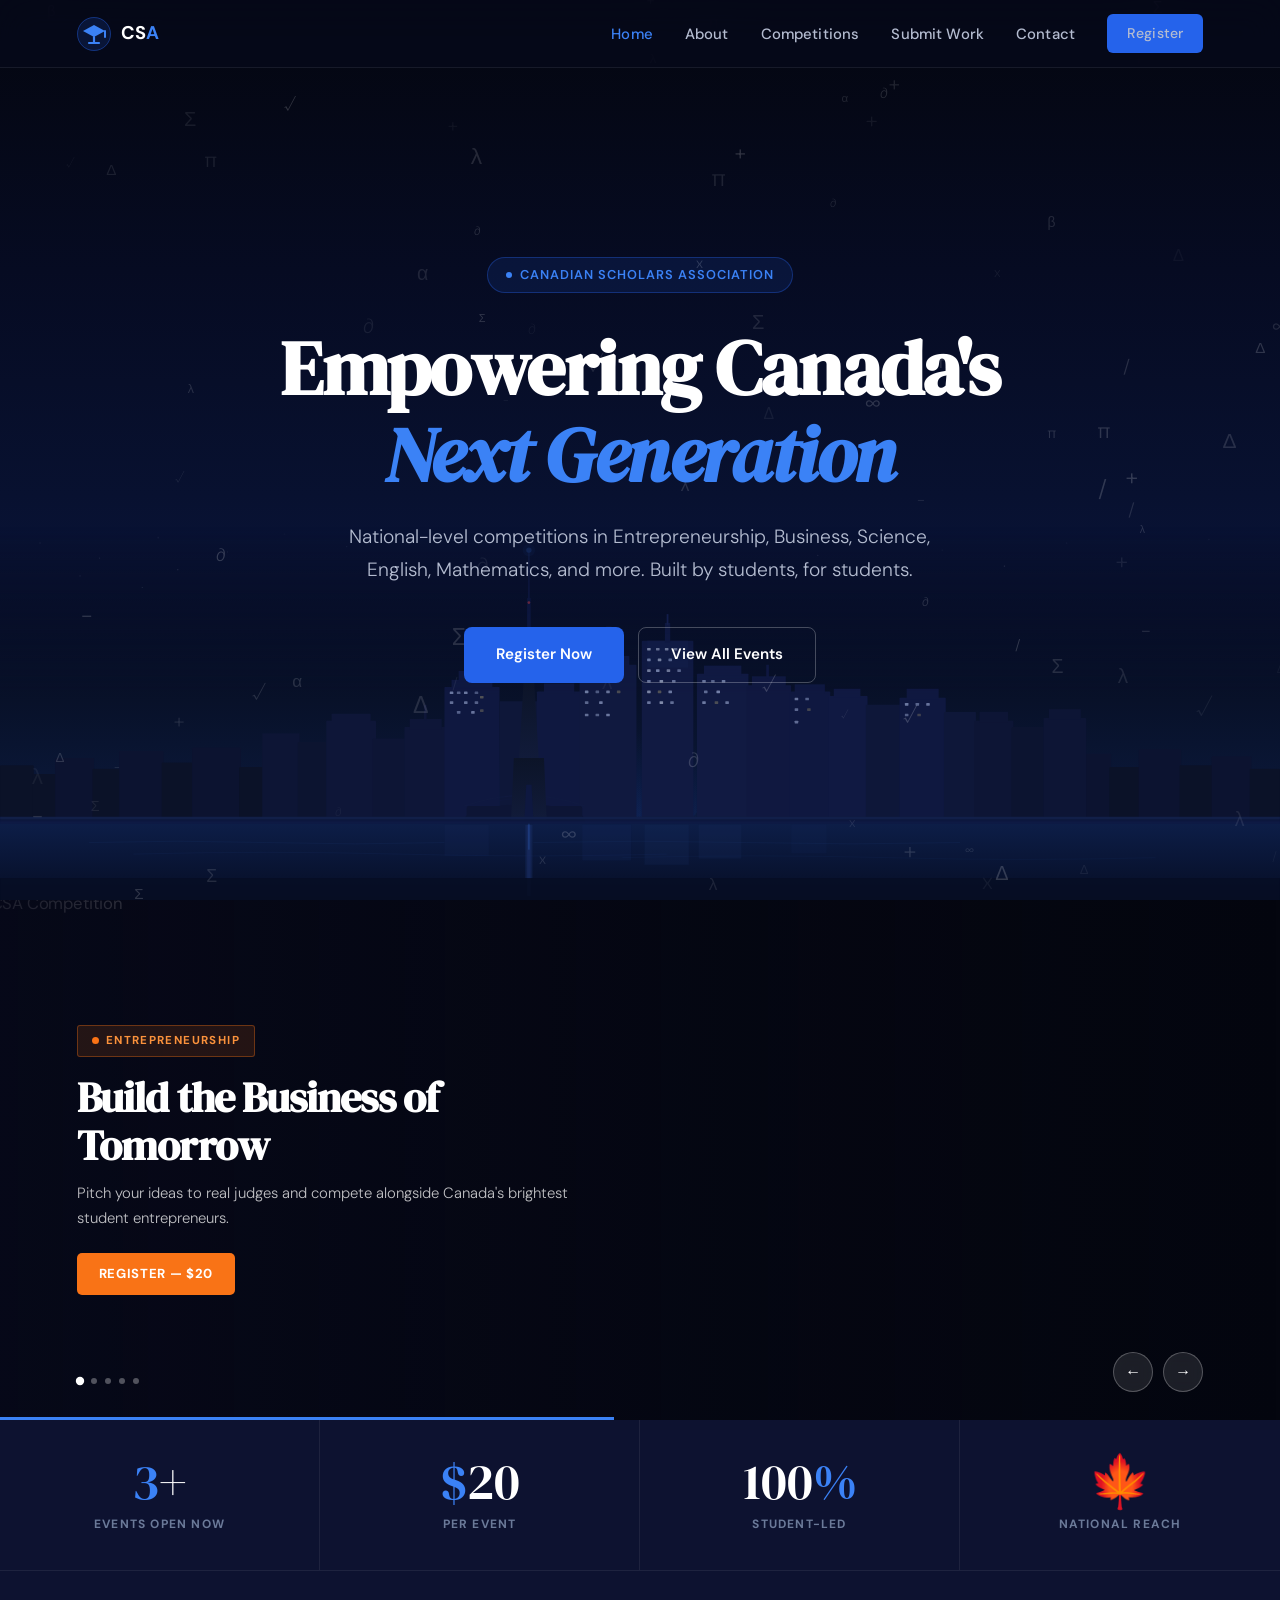
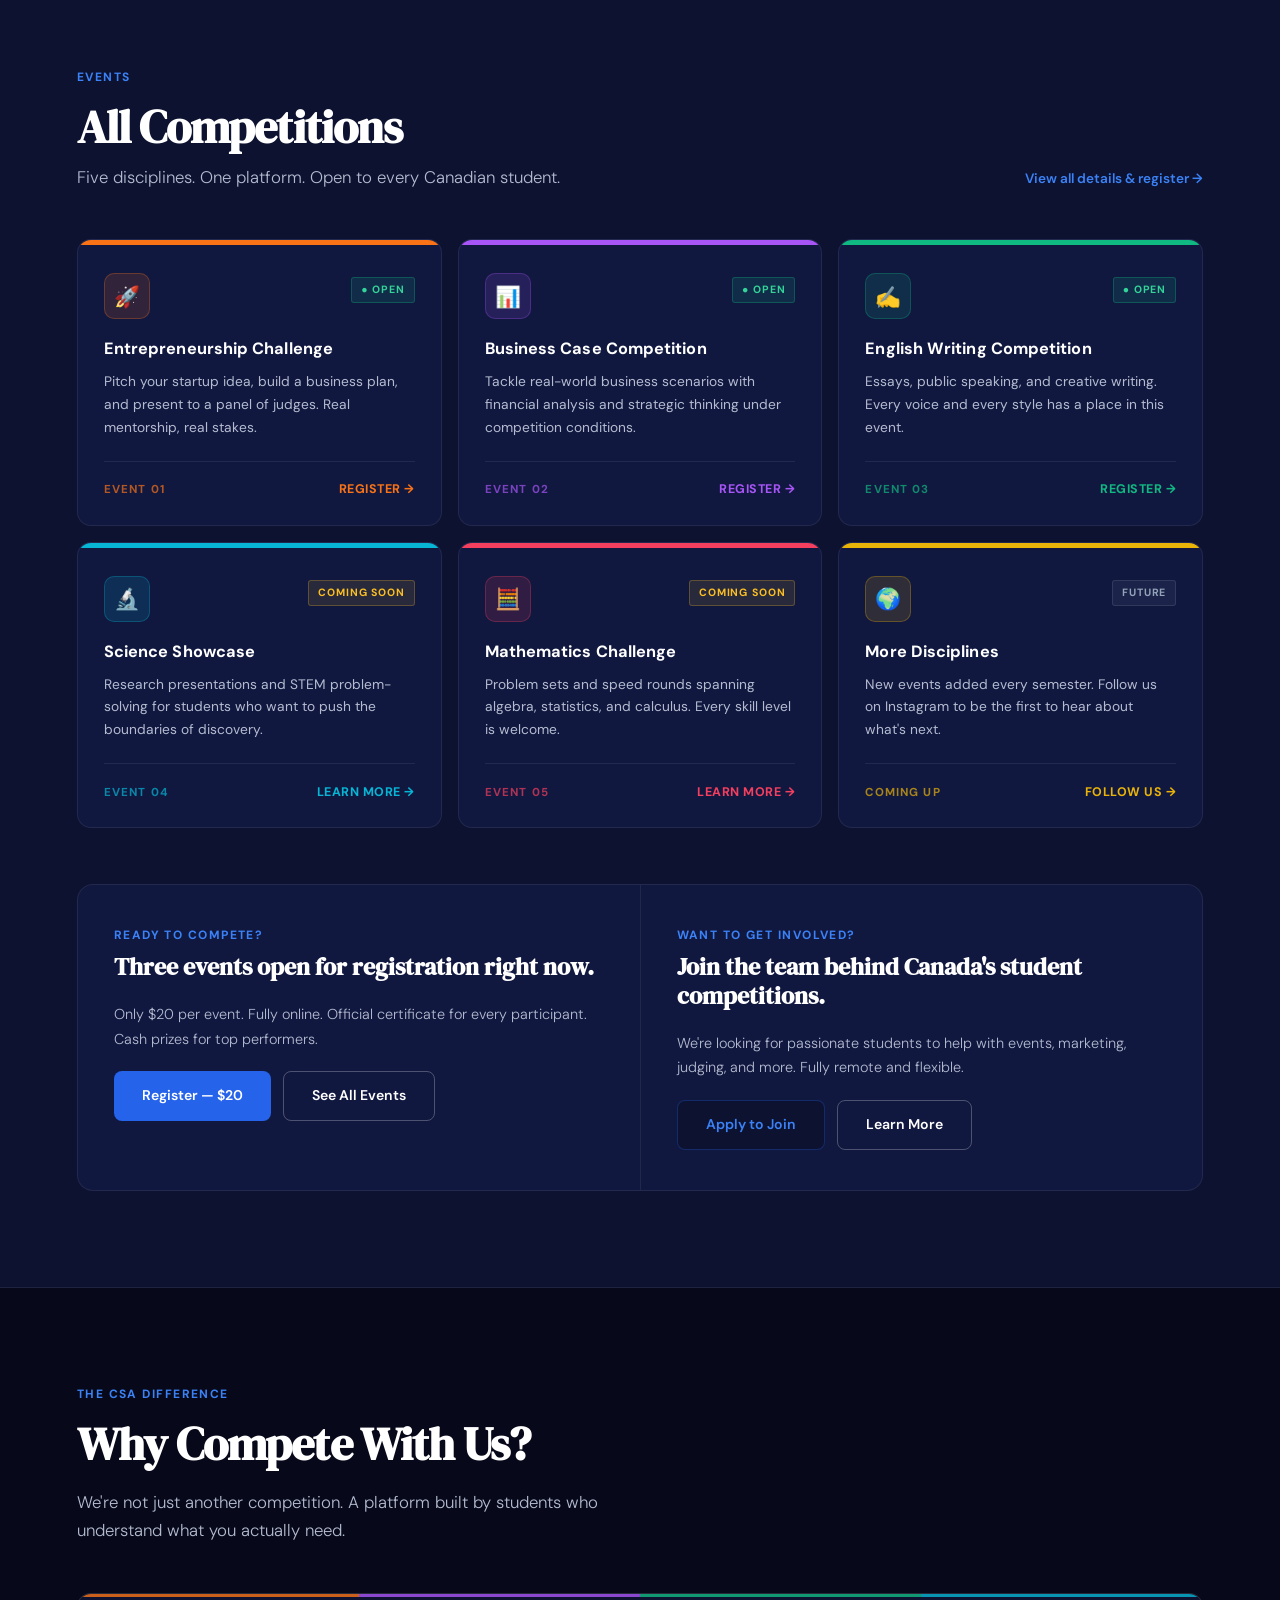
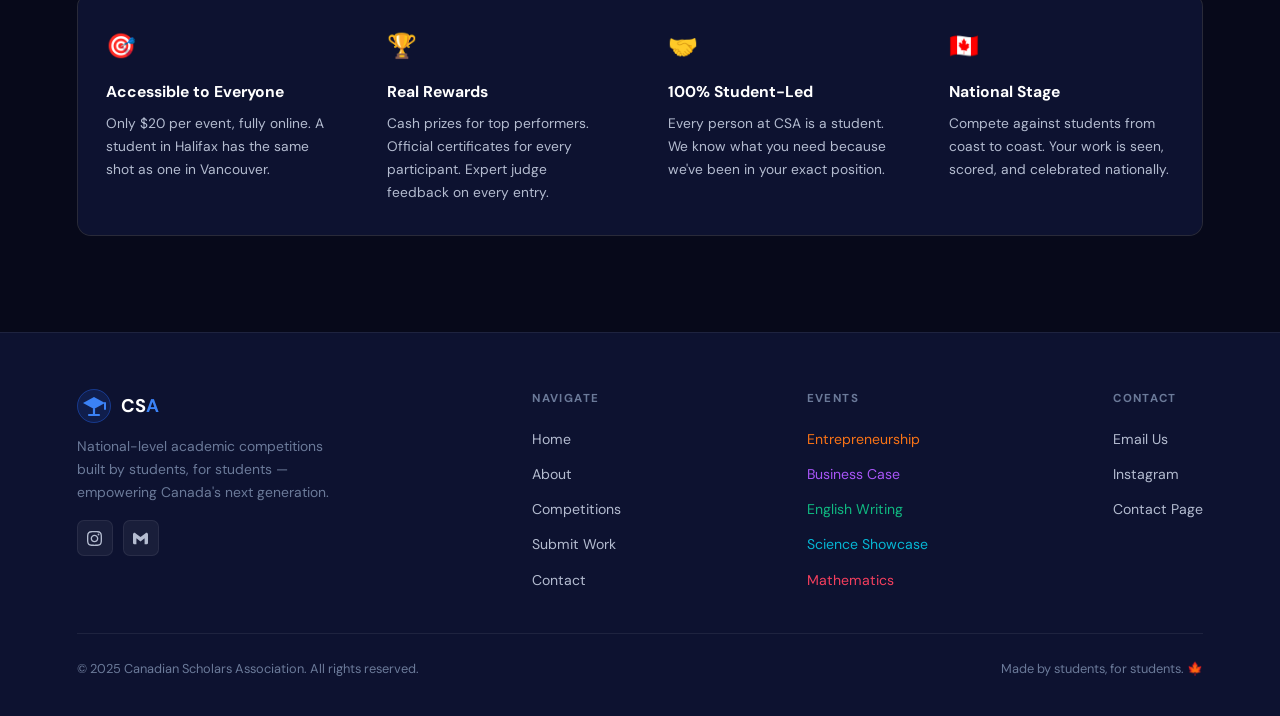
==== index.html @ 3c76365a "Update index.html" ====
<!DOCTYPE html>
<html lang="en">
<head>
<meta charset="UTF-8"/>
<meta name="viewport" content="width=device-width, initial-scale=1.0"/>
<title>CSA — Canadian Scholars Association</title>
<link rel="icon" type="image/png" href="csa-logo.png"/>
<link rel="preconnect" href="https://fonts.googleapis.com"/>
<link rel="preconnect" href="https://fonts.gstatic.com" crossorigin/>
<link href="https://fonts.googleapis.com/css2?family=DM+Sans:ital,opsz,wght@0,9..40,300;0,9..40,400;0,9..40,500;0,9..40,600;0,9..40,700;1,9..40,300&family=DM+Serif+Display:ital@0;1&display=swap" rel="stylesheet"/>
<link rel="stylesheet" href="styles.css"/>
<style>

/* ── COMPETITION COLOR SYSTEM ── */
:root {
  --c-entrep:  #f97316;
  --c-biz:     #a855f7;
  --c-english: #10b981;
  --c-science: #06b6d4;
  --c-math:    #f43f5e;
  --c-more:    #eab308;
}

/* ── HERO ── */
.hero-title em { color: var(--blue-light); }

/* Richer sky: deep navy to midnight blue with faint dusk tint */
.hero-section {
  background: linear-gradient(
    180deg,
    #04060f 0%,
    #060b22 30%,
    #081130 55%,
    #0a1540 75%,
    #0d1a4a 100%
  ) !important;
}

/* Toronto skyline anchored to hero bottom */
.hero-skyline {
  position: absolute;
  bottom: 0; left: 0; right: 0;
  width: 100%;
  pointer-events: none;
  z-index: 1;
  -webkit-mask-image: linear-gradient(to bottom, transparent 0%, rgba(0,0,0,0.5) 20%, black 45%);
  mask-image: linear-gradient(to bottom, transparent 0%, rgba(0,0,0,0.5) 20%, black 45%);
}
.hero-skyline svg { display:block; width:100%; height:auto; min-height:220px; }

/* Layer order inside hero */
.hero-canvas { z-index: 2 !important; }
.hero-inner  { z-index: 3 !important; }

/* ── PHOTO SLIDER ── */
.photo-slider {
  position: relative;
  height: 520px;
  overflow: hidden;
  background: #04060f;
}
.slider-track {
  display: flex;
  height: 100%;
  transition: transform .7s cubic-bezier(.77,0,.18,1);
  will-change: transform;
}
.slide {
  min-width: 100%;
  height: 100%;
  position: relative;
  flex-shrink: 0;
  overflow: hidden;
}
.slide img {
  width: 100%;
  height: 100%;
  object-fit: cover;
  display: block;
  filter: brightness(.6);
  transition: transform 8s ease;
}
.slider-track .slide.active img {
  transform: scale(1.04);
}
.slide-overlay {
  position: absolute;
  inset: 0;
  background: linear-gradient(to right, rgba(7,9,26,.85) 0%, rgba(7,9,26,.3) 55%, transparent 100%);
  display: flex;
  align-items: center;
  padding: 0 6%;
}
.slide-content {
  max-width: 520px;
}
.slide-tag {
  display: inline-flex;
  align-items: center;
  gap: 7px;
  font-size: .72rem;
  font-weight: 700;
  letter-spacing: .12em;
  text-transform: uppercase;
  padding: 5px 14px;
  border-radius: 3px;
  margin-bottom: 1.1rem;
  border: 1px solid;
}
.slide-content h2 {
  font-family: var(--font-serif);
  font-size: clamp(1.7rem, 3.5vw, 2.6rem);
  line-height: 1.15;
  color: #fff;
  margin-bottom: .7rem;
  letter-spacing: -.02em;
}
.slide-content p {
  font-size: .93rem;
  color: rgba(255,255,255,.75);
  line-height: 1.65;
  font-weight: 300;
  margin-bottom: 1.4rem;
}
.slide-cta {
  display: inline-flex;
  align-items: center;
  gap: 8px;
  padding: 10px 22px;
  border-radius: 5px;
  font-size: .82rem;
  font-weight: 700;
  letter-spacing: .05em;
  text-transform: uppercase;
  text-decoration: none;
  background: var(--slide-color, var(--blue));
  color: #fff;
  transition: opacity .2s, transform .15s;
}
.slide-cta:hover { opacity: .85; transform: translateY(-1px); }

/* Slider nav */
.slider-arrows {
  position: absolute;
  bottom: 28px;
  right: 6%;
  display: flex;
  gap: 10px;
  z-index: 10;
}
.slider-arrow {
  width: 40px; height: 40px;
  border-radius: 50%;
  background: rgba(255,255,255,.1);
  border: 1px solid rgba(255,255,255,.25);
  color: #fff;
  font-size: 1rem;
  cursor: pointer;
  display: flex; align-items: center; justify-content: center;
  transition: background .2s;
  backdrop-filter: blur(8px);
}
.slider-arrow:hover { background: rgba(255,255,255,.2); }

.slider-dots {
  position: absolute;
  bottom: 36px;
  left: 6%;
  display: flex;
  gap: 8px;
  z-index: 10;
}
.slider-dot {
  width: 6px; height: 6px;
  border-radius: 50%;
  background: rgba(255,255,255,.3);
  cursor: pointer;
  transition: background .25s, transform .25s;
  border: none;
  padding: 0;
}
.slider-dot.active {
  background: #fff;
  transform: scale(1.4);
}

/* Progress bar */
.slider-progress {
  position: absolute;
  bottom: 0; left: 0;
  height: 3px;
  background: var(--blue-light);
  width: 0%;
  transition: width .1s linear;
  z-index: 10;
}

/* ── SECTION COMMONS ── */
.section-label { font-size:.75rem;font-weight:700;letter-spacing:.12em;text-transform:uppercase;color:var(--blue-light);margin-bottom:.8rem }
.section-title { font-family:var(--font-serif);font-size:clamp(2rem,4vw,2.9rem);line-height:1.18;letter-spacing:-.02em;color:var(--white);margin-bottom:1rem }
.section-sub { color:var(--grey);font-size:1.05rem;max-width:560px;font-weight:300 }

/* ── STATS STRIP ── */
.stats-strip {
  display: grid;
  grid-template-columns: repeat(4,1fr);
  background: var(--bg2);
  border-bottom: 1px solid var(--border);
}
.stat-cell {
  padding: 36px 24px;
  text-align: center;
  border-right: 1px solid var(--border);
  transition: background .2s;
}
.stat-cell:last-child { border-right: none; }
.stat-cell:hover { background: var(--bg3); }
.stat-num-big {
  font-family: var(--font-serif);
  font-size: clamp(2.4rem,4vw,3.2rem);
  color: var(--white); line-height:1; margin-bottom:.4rem;
}
.stat-num-big .accent { color:var(--blue-light) }
.stat-label-sm {
  font-size:.75rem;font-weight:700;letter-spacing:.1em;text-transform:uppercase;color:var(--grey2);
}

/* ── COLOR-CODED COMPETITION CARDS ── */
.comps-section { background: var(--bg2); border-bottom: 1px solid var(--border); }

.comps-header {
  display: flex;
  align-items: flex-end;
  justify-content: space-between;
  gap: 2rem;
  margin-bottom: 3rem;
  flex-wrap: wrap;
}
.comps-header-right a {
  font-size:.85rem;font-weight:600;color:var(--blue-light);text-decoration:none;
  display:inline-flex;align-items:center;gap:6px;
  transition:opacity .2s;
}
.comps-header-right a:hover{opacity:.7}

.comps-grid {
  display: grid;
  grid-template-columns: repeat(3,1fr);
  gap: 16px;
}

.comp-card {
  background: var(--bg3);
  border: 1px solid var(--border);
  border-radius: 14px;
  padding: 0;
  overflow: hidden;
  transition: transform .3s, box-shadow .3s, border-color .3s;
  cursor: default;
  display: flex;
  flex-direction: column;
}
.comp-card:hover {
  transform: translateY(-5px);
  box-shadow: 0 16px 48px rgba(0,0,0,.4);
  border-color: var(--card-color);
}
.comp-card-top {
  height: 5px;
  background: var(--card-color);
  flex-shrink: 0;
}
.comp-card-body {
  padding: 28px 26px 24px;
  flex: 1;
  display: flex;
  flex-direction: column;
}
.comp-card-header {
  display: flex;
  align-items: flex-start;
  justify-content: space-between;
  gap:10px;
  margin-bottom: 1rem;
}
.comp-card-icon-wrap {
  width: 46px; height: 46px;
  border-radius: 10px;
  display: flex; align-items:center; justify-content:center;
  font-size: 1.3rem;
  flex-shrink: 0;
  background: color-mix(in srgb, var(--card-color) 14%, transparent);
  border: 1px solid color-mix(in srgb, var(--card-color) 28%, transparent);
}
.comp-card-badge {
  font-size:.66rem;font-weight:700;letter-spacing:.08em;text-transform:uppercase;
  padding:3px 9px;border-radius:3px;flex-shrink:0;margin-top:4px;
}
.badge-open { background:rgba(16,185,129,.12);border:1px solid rgba(16,185,129,.3);color:#34d399 }
.badge-soon { background:rgba(251,191,36,.1);border:1px solid rgba(251,191,36,.25);color:#fbbf24 }
.badge-future { background:rgba(148,163,184,.08);border:1px solid rgba(148,163,184,.18);color:#94a3b8 }

.comp-card h3 {
  font-size:1.02rem;font-weight:700;color:var(--white);margin-bottom:.45rem;letter-spacing:.005em;
}
.comp-card p {
  font-size:.86rem;color:var(--grey);line-height:1.65;flex:1;
}
.comp-card-footer {
  display:flex;align-items:center;justify-content:space-between;
  margin-top:1.4rem;padding-top:1.1rem;
  border-top:1px solid var(--border);
}
.comp-card-num {
  font-size:.72rem;font-weight:700;letter-spacing:.1em;text-transform:uppercase;
  color: var(--card-color); opacity:.7;
}
.comp-card-link {
  font-size:.78rem;font-weight:700;letter-spacing:.04em;text-transform:uppercase;
  color:var(--card-color);text-decoration:none;
  display:inline-flex;align-items:center;gap:4px;
  transition:opacity .2s;
}
.comp-card-link:hover{opacity:.7}

/* Card color assignments */
.card-entrep  { --card-color: var(--c-entrep); }
.card-biz     { --card-color: var(--c-biz); }
.card-english { --card-color: var(--c-english); }
.card-science { --card-color: var(--c-science); }
.card-math    { --card-color: var(--c-math); }
.card-more    { --card-color: var(--c-more); }

/* ── SPLIT CTA BANNER ── */
.cta-banner {
  display: grid;
  grid-template-columns: 1fr 1px 1fr;
  background: var(--bg3);
  border: 1px solid var(--border);
  border-radius: 16px;
  overflow: hidden;
  margin-top: 3.5rem;
}
.cta-divider { background: var(--border); }
.cta-half {
  padding: 40px 36px;
  display: flex;
  flex-direction: column;
  gap: 1.25rem;
}
.cta-half h3 {
  font-family: var(--font-serif);
  font-size: 1.5rem;
  color: var(--white);
  line-height: 1.2;
}
.cta-half p { font-size:.9rem;color:var(--grey);font-weight:300;line-height:1.7;margin:0; }

/* ── WHY CSA ── */
.why-section { background: var(--bg); }
.why-grid {
  display: grid;
  grid-template-columns: repeat(auto-fill,minmax(240px,1fr));
  gap: 0;
  border: 1px solid var(--border);
  border-radius: 14px;
  overflow: hidden;
  background: var(--border);
  margin-top: 3rem;
}
.why-card {
  background: var(--bg2);
  padding: 32px 28px;
  position: relative;
  transition: background .2s;
}
.why-card:hover { background: var(--bg3); }
.why-card::before {
  content: '';
  position: absolute;
  top:0;left:0;right:0;height:3px;
  background: var(--card-accent);
  opacity:.8;
}
.why-card .why-icon { font-size:1.5rem;margin-bottom:.75rem; }
.why-card h3 { font-size:.98rem;font-weight:700;color:var(--white);margin-bottom:.45rem; }
.why-card p  { font-size:.86rem;color:var(--grey);line-height:1.65; }

/* ── FOOTER ── */
footer{background:var(--bg2);border-top:1px solid var(--border);padding:56px 6% 36px}
.footer-inner{display:flex;flex-wrap:wrap;gap:3rem;justify-content:space-between;margin-bottom:2.5rem}
.footer-brand{max-width:270px}
.footer-brand p{font-size:.87rem;color:var(--grey2);line-height:1.65;margin-top:.75rem}
.footer-links h4{font-size:.72rem;font-weight:700;letter-spacing:.12em;text-transform:uppercase;color:var(--grey2);margin-bottom:1rem}
.footer-links ul{list-style:none;display:flex;flex-direction:column;gap:.5rem}
.footer-links a{font-size:.88rem;color:var(--grey);text-decoration:none;transition:color .2s}
.footer-links a:hover{color:var(--blue-light)}
.footer-socials{display:flex;gap:10px;margin-top:1rem}
.social-btn{width:36px;height:36px;border-radius:7px;background:rgba(255,255,255,.05);border:1px solid var(--border);display:flex;align-items:center;justify-content:center;transition:background .2s,border-color .2s;text-decoration:none}
.social-btn:hover{background:rgba(37,99,235,.15);border-color:var(--border2)}
.social-btn svg{width:15px;height:15px;fill:var(--grey)}
.footer-bottom{border-top:1px solid var(--border);padding-top:1.5rem;display:flex;flex-wrap:wrap;align-items:center;justify-content:space-between;gap:1rem}
.footer-bottom p{font-size:.8rem;color:var(--grey2)}

/* ── RESPONSIVE ── */
@media(max-width:900px){
  .comps-grid{grid-template-columns:repeat(2,1fr)}
  .stats-strip{grid-template-columns:repeat(2,1fr)}
  .cta-banner{grid-template-columns:1fr;grid-template-rows:1fr 1px 1fr}
  .cta-divider{height:1px;width:auto}
}
@media(max-width:700px){
  .comps-grid{grid-template-columns:1fr}
  .stats-strip{grid-template-columns:repeat(2,1fr)}
  .photo-slider{height:380px}
  .cta-half{padding:28px 24px}
}
@media(max-width:480px){
  .photo-slider{height:320px}
}
</style>
</head>
<body>

<!-- ── NAV ── -->
<nav id="navbar">
  <a href="index.html" class="nav-logo">
    <svg viewBox="0 0 34 34" fill="none" xmlns="http://www.w3.org/2000/svg">
      <circle cx="17" cy="17" r="17" fill="#2563eb" fill-opacity=".15"/>
      <circle cx="17" cy="17" r="16.5" stroke="#2563eb" stroke-opacity=".4"/>
      <polygon points="17,8 28,14 17,20 6,14" fill="#3b82f6"/>
      <line x1="17" y1="20" x2="17" y2="26" stroke="#3b82f6" stroke-width="2.2" stroke-linecap="round"/>
      <line x1="12" y1="26" x2="22" y2="26" stroke="#3b82f6" stroke-width="2.2" stroke-linecap="round"/>
      <line x1="28" y1="14" x2="28" y2="20" stroke="#3b82f6" stroke-width="2" stroke-linecap="round"/>
    </svg>
    <span class="nav-logo-text">CS<em>A</em></span>
  </a>
  <button class="nav-toggle" id="menuToggle" aria-label="Menu">
    <span></span><span></span><span></span>
  </button>
  <ul class="nav-links" id="navLinks">
    <li><a href="index.html" class="active">Home</a></li>
    <li><a href="about.html">About</a></li>
    <li><a href="competitions.html">Competitions</a></li>
    <li><a href="submit.html">Submit Work</a></li>
    <li><a href="contact.html">Contact</a></li>
    <li><a href="competitions.html#register" class="btn-primary" style="padding:8px 20px;font-size:.88rem;border-radius:6px">Register</a></li>
  </ul>
</nav>

<!-- ── HERO ── -->
<section id="home" class="hero-section">
  <canvas class="hero-canvas" id="heroCanvas"></canvas>

  <!-- Toronto Skyline -->
  <div class="hero-skyline" aria-hidden="true">
    <svg viewBox="0 0 1440 420" preserveAspectRatio="xMidYMax meet" xmlns="http://www.w3.org/2000/svg">
      <defs>
        <linearGradient id="skyGrad2" x1="0" y1="0" x2="0" y2="1">
          <stop offset="0%"   stop-color="#04060f"/>
          <stop offset="28%"  stop-color="#060c1e"/>
          <stop offset="58%"  stop-color="#091430"/>
          <stop offset="80%"  stop-color="#0c1a3e"/>
          <stop offset="100%" stop-color="#0f2050"/>
        </linearGradient>
        <linearGradient id="waterGrad" x1="0" y1="0" x2="0" y2="1">
          <stop offset="0%"   stop-color="#0d1e48"/>
          <stop offset="100%" stop-color="#060d24"/>
        </linearGradient>
        <radialGradient id="cnGlow2" cx="50%" cy="100%" r="80%">
          <stop offset="0%"   stop-color="#1d4ed8" stop-opacity="0.22"/>
          <stop offset="100%" stop-color="#1d4ed8" stop-opacity="0"/>
        </radialGradient>
        <radialGradient id="cityAura2" cx="50%" cy="100%" r="60%">
          <stop offset="0%"   stop-color="#1e3a6e" stop-opacity="0.25"/>
          <stop offset="100%" stop-color="#1e3a6e" stop-opacity="0"/>
        </radialGradient>
        <linearGradient id="buildFade" x1="0" y1="0" x2="0" y2="1">
          <stop offset="0%"   stop-color="#080e28"/>
          <stop offset="100%" stop-color="#0a1230"/>
        </linearGradient>
        <linearGradient id="cnTGrad" x1="0" y1="0" x2="0" y2="1">
          <stop offset="0%"   stop-color="#0c1428"/>
          <stop offset="100%" stop-color="#111b3a"/>
        </linearGradient>
      </defs>

      <rect width="1440" height="420" fill="url(#skyGrad2)"/>
      <circle cx="45"   cy="18"  r="0.8" fill="#fff" opacity="0.5"/>
      <circle cx="112"  cy="35"  r="0.7" fill="#fff" opacity="0.4"/>
      <circle cx="178"  cy="12"  r="0.9" fill="#fff" opacity="0.6"/>
      <circle cx="256"  cy="28"  r="0.6" fill="#fff" opacity="0.35"/>
      <circle cx="320"  cy="8"   r="0.8" fill="#fff" opacity="0.5"/>
      <circle cx="390"  cy="22"  r="0.7" fill="#fff" opacity="0.45"/>
      <circle cx="510"  cy="15"  r="0.8" fill="#fff" opacity="0.55"/>
      <circle cx="90"   cy="55"  r="0.6" fill="#fff" opacity="0.3"/>
      <circle cx="200"  cy="48"  r="0.7" fill="#fff" opacity="0.4"/>
      <circle cx="160"  cy="68"  r="0.6" fill="#fff" opacity="0.28"/>
      <circle cx="840"  cy="16"  r="0.8" fill="#fff" opacity="0.5"/>
      <circle cx="920"  cy="32"  r="0.7" fill="#fff" opacity="0.4"/>
      <circle cx="980"  cy="10"  r="0.9" fill="#fff" opacity="0.55"/>
      <circle cx="1060" cy="26"  r="0.6" fill="#fff" opacity="0.35"/>
      <circle cx="1130" cy="44"  r="0.8" fill="#fff" opacity="0.45"/>
      <circle cx="1200" cy="18"  r="0.7" fill="#fff" opacity="0.5"/>
      <circle cx="1360" cy="14"  r="0.8" fill="#fff" opacity="0.52"/>
      <circle cx="880"  cy="58"  r="0.6" fill="#fff" opacity="0.3"/>
      <ellipse cx="720" cy="310" rx="600" ry="120" fill="url(#cityAura2)"/>
      <ellipse cx="620" cy="280" rx="180" ry="100" fill="url(#cnGlow2)"/>
      <rect x="0"   y="268" width="38" height="62"  fill="#0b1228" rx="1"/>
      <rect x="36"  y="278" width="28" height="52"  fill="#0b1228" rx="1"/>
      <rect x="62"  y="260" width="44" height="70"  fill="#0c1330" rx="1"/>
      <rect x="104" y="272" width="32" height="58"  fill="#0b1228" rx="1"/>
      <rect x="134" y="252" width="50" height="78"  fill="#0c1330" rx="1"/>
      <rect x="182" y="265" width="36" height="65"  fill="#0b1228" rx="1"/>
      <rect x="216" y="248" width="55" height="82"  fill="#0c1330" rx="1"/>
      <rect x="269" y="270" width="30" height="60"  fill="#0b1228" rx="1"/>
      <rect x="1160" y="265" width="40" height="65" fill="#0b1228" rx="1"/>
      <rect x="1198" y="255" width="52" height="75" fill="#0c1330" rx="1"/>
      <rect x="1248" y="270" width="35" height="60" fill="#0b1228" rx="1"/>
      <rect x="1281" y="250" width="48" height="80" fill="#0c1330" rx="1"/>
      <rect x="1327" y="268" width="38" height="62" fill="#0b1228" rx="1"/>
      <rect x="1363" y="258" width="45" height="72" fill="#0c1330" rx="1"/>
      <rect x="1406" y="272" width="34" height="58" fill="#0b1228" rx="1"/>
      <rect x="295" y="232" width="42" height="98"  fill="#0d1535" rx="1"/>
      <rect x="335" y="242" width="34" height="88"  fill="#0c1430" rx="1"/>
      <rect x="367" y="218" width="56" height="112" fill="#0e1638" rx="1"/>
      <rect x="373" y="210" width="44" height="10"  fill="#0e1638" rx="1"/>
      <rect x="419" y="238" width="38" height="92"  fill="#0d1535" rx="1"/>
      <rect x="455" y="225" width="48" height="105" fill="#0e1638" rx="1"/>
      <rect x="461" y="216" width="36" height="12"  fill="#0e1638"/>
      <rect x="477" y="200" width="3"  height="18"  fill="#0e1638"/>
      <rect x="500" y="180" width="62" height="150" fill="#0f1840" rx="1"/>
      <rect x="508" y="172" width="46" height="10"  fill="#0f1840"/>
      <rect x="516" y="162" width="30" height="12"  fill="#0f1840"/>
      <rect x="562" y="196" width="44" height="134" fill="#0e1739" rx="1"/>
      <rect x="604" y="185" width="50" height="145" fill="#0f1840" rx="1"/>
      <rect x="612" y="176" width="34" height="11"  fill="#0f1840"/>
      <rect x="652" y="155" width="64" height="175" fill="#10193f" rx="1"/>
      <rect x="660" y="145" width="48" height="12"  fill="#10193f" rx="1"/>
      <rect x="668" y="134" width="32" height="13"  fill="#10193f" rx="1"/>
      <rect x="676" y="124" width="18" height="12"  fill="#10193f" rx="1"/>
      <rect x="682" y="112" width="6"  height="14"  fill="#1a1f3a"/>
      <rect x="722" y="128" width="58" height="202" fill="#111a42" rx="1"/>
      <rect x="728" y="128" width="46" height="30"  fill="#131e48"/>
      <rect x="748" y="108" width="6"  height="22"  fill="#111a42"/>
      <rect x="750" y="98"  width="2"  height="12"  fill="#1a2558"/>
      <ellipse cx="590" cy="330" rx="68" ry="18"    fill="#0d1535"/>
      <rect    x="525" y="314" width="130" height="20" fill="#0d1535" rx="2"/>
      <path d="M522,314 Q590,290 658,314" stroke="#111b42" stroke-width="1.5" fill="none" opacity="0.6"/>
      <path d="M540,314 Q590,296 640,314" stroke="#111b42" stroke-width="1"   fill="none" opacity="0.4"/>
      <polygon points="575,330 615,330 612,260 578,260" fill="url(#cnTGrad)"/>
      <polygon points="590,330 600,330 598,290 592,290" fill="#0e1840"/>
      <polygon points="584,260 606,260 601,175 589,175" fill="url(#cnTGrad)"/>
      <polygon points="589,175 601,175 599,135 591,135" fill="#101a40"/>
      <ellipse cx="595" cy="165" rx="24" ry="9"     fill="#131e4a"/>
      <rect    x="572" y="160" width="46" height="12" fill="#131e4a" rx="3"/>
      <rect    x="575" y="162" width="40" height="4"  fill="#1a2858" opacity="0.8"/>
      <rect x="591" y="134" width="8"  height="28"  fill="#0f1840"/>
      <ellipse cx="595" cy="132" rx="14" ry="5"     fill="#131e4a"/>
      <rect    x="582" y="128" width="26" height="7"  fill="#131e4a" rx="2"/>
      <rect x="593" y="80"  width="4"  height="50"  fill="#0f1840"/>
      <rect x="594" y="50"  width="2"  height="32"  fill="#101840"/>
      <rect x="594" y="28"  width="2"  height="24"  fill="#1a2a5a"/>
      <circle cx="595" cy="26" r="3"   fill="#3b82f6" opacity="0.95"/>
      <circle cx="595" cy="26" r="7"   fill="#3b82f6" opacity="0.2"/>
      <circle cx="595" cy="85"  r="1.5" fill="#ef4444" opacity="0.8"/>
      <circle cx="595" cy="120" r="1.5" fill="#f97316" opacity="0.6"/>
      <rect x="784" y="165" width="58" height="165" fill="#111a42" rx="1"/>
      <rect x="792" y="156" width="42" height="11"  fill="#111a42"/>
      <rect x="840" y="178" width="50" height="152" fill="#101840" rx="1"/>
      <rect x="846" y="168" width="38" height="12"  fill="#101840"/>
      <rect x="862" y="155" width="3"  height="15"  fill="#101840"/>
      <rect x="888" y="185" width="46" height="145" fill="#0f1840" rx="1"/>
      <rect x="894" y="177" width="34" height="10"  fill="#0f1840"/>
      <rect x="932" y="190" width="44" height="140" fill="#101942" rx="1"/>
      <rect x="938" y="182" width="30" height="10"  fill="#101942"/>
      <rect x="974" y="200" width="40" height="130" fill="#0e1739" rx="1"/>
      <rect x="1012" y="192" width="52" height="138" fill="#0f1840" rx="1"/>
      <rect x="1020" y="182" width="36" height="12" fill="#0f1840"/>
      <rect x="1062" y="208" width="36" height="122" fill="#0e1739" rx="1"/>
      <rect x="1096" y="218" width="44" height="112" fill="#0d1535" rx="1"/>
      <rect x="1102" y="208" width="32" height="12" fill="#0d1535"/>
      <rect x="1138" y="225" width="38" height="105" fill="#0c1430" rx="1"/>
      <rect x="1174" y="215" width="48" height="115" fill="#0d1535" rx="1"/>
      <rect x="1180" y="205" width="36" height="12" fill="#0d1535"/>
      <rect x="506" y="185" width="4" height="3" fill="#b8c8f0" opacity="0.55" rx="0.5"/>
      <rect x="514" y="185" width="4" height="3" fill="#b8c8f0" opacity="0.4"  rx="0.5"/>
      <rect x="522" y="185" width="4" height="3" fill="#c8d8ff" opacity="0.5"  rx="0.5"/>
      <rect x="534" y="185" width="4" height="3" fill="#b8c8f0" opacity="0.35" rx="0.5"/>
      <rect x="506" y="196" width="4" height="3" fill="#c8d8ff" opacity="0.45" rx="0.5"/>
      <rect x="522" y="196" width="4" height="3" fill="#b8c8f0" opacity="0.5"  rx="0.5"/>
      <rect x="534" y="196" width="4" height="3" fill="#c8d8ff" opacity="0.38" rx="0.5"/>
      <rect x="514" y="207" width="4" height="3" fill="#b8c8f0" opacity="0.42" rx="0.5"/>
      <rect x="530" y="207" width="4" height="3" fill="#c8d8ff" opacity="0.48" rx="0.5"/>
      <rect x="540" y="190" width="4" height="3" fill="#fde68a" opacity="0.28" rx="0.5"/>
      <rect x="540" y="205" width="4" height="3" fill="#fde68a" opacity="0.22" rx="0.5"/>
      <rect x="658" y="160" width="4" height="3" fill="#c8d8ff" opacity="0.6"  rx="0.5"/>
      <rect x="668" y="160" width="4" height="3" fill="#b8c8f0" opacity="0.45" rx="0.5"/>
      <rect x="678" y="160" width="4" height="3" fill="#c8d8ff" opacity="0.55" rx="0.5"/>
      <rect x="690" y="160" width="4" height="3" fill="#b8c8f0" opacity="0.4"  rx="0.5"/>
      <rect x="658" y="172" width="4" height="3" fill="#b8c8f0" opacity="0.5"  rx="0.5"/>
      <rect x="672" y="172" width="4" height="3" fill="#c8d8ff" opacity="0.58" rx="0.5"/>
      <rect x="686" y="172" width="4" height="3" fill="#b8c8f0" opacity="0.42" rx="0.5"/>
      <rect x="658" y="184" width="4" height="3" fill="#c8d8ff" opacity="0.52" rx="0.5"/>
      <rect x="670" y="184" width="4" height="3" fill="#b8c8f0" opacity="0.38" rx="0.5"/>
      <rect x="682" y="184" width="4" height="3" fill="#c8d8ff" opacity="0.48" rx="0.5"/>
      <rect x="694" y="184" width="4" height="3" fill="#fde68a" opacity="0.25" rx="0.5"/>
      <rect x="658" y="196" width="4" height="3" fill="#b8c8f0" opacity="0.44" rx="0.5"/>
      <rect x="674" y="196" width="4" height="3" fill="#c8d8ff" opacity="0.5"  rx="0.5"/>
      <rect x="658" y="210" width="4" height="3" fill="#c8d8ff" opacity="0.45" rx="0.5"/>
      <rect x="670" y="210" width="4" height="3" fill="#b8c8f0" opacity="0.4"  rx="0.5"/>
      <rect x="682" y="210" width="4" height="3" fill="#c8d8ff" opacity="0.5"  rx="0.5"/>
      <rect x="728" y="136" width="4" height="3" fill="#dde8ff" opacity="0.65" rx="0.5"/>
      <rect x="738" y="136" width="4" height="3" fill="#dde8ff" opacity="0.55" rx="0.5"/>
      <rect x="748" y="136" width="4" height="3" fill="#dde8ff" opacity="0.6"  rx="0.5"/>
      <rect x="758" y="136" width="4" height="3" fill="#dde8ff" opacity="0.5"  rx="0.5"/>
      <rect x="728" y="148" width="4" height="3" fill="#c8d8ff" opacity="0.58" rx="0.5"/>
      <rect x="740" y="148" width="4" height="3" fill="#dde8ff" opacity="0.62" rx="0.5"/>
      <rect x="752" y="148" width="4" height="3" fill="#c8d8ff" opacity="0.5"  rx="0.5"/>
      <rect x="728" y="160" width="4" height="3" fill="#dde8ff" opacity="0.55" rx="0.5"/>
      <rect x="738" y="160" width="4" height="3" fill="#c8d8ff" opacity="0.6"  rx="0.5"/>
      <rect x="750" y="160" width="4" height="3" fill="#dde8ff" opacity="0.52" rx="0.5"/>
      <rect x="762" y="160" width="4" height="3" fill="#c8d8ff" opacity="0.45" rx="0.5"/>
      <rect x="728" y="172" width="4" height="3" fill="#c8d8ff" opacity="0.5"  rx="0.5"/>
      <rect x="742" y="172" width="4" height="3" fill="#dde8ff" opacity="0.58" rx="0.5"/>
      <rect x="756" y="172" width="4" height="3" fill="#c8d8ff" opacity="0.48" rx="0.5"/>
      <rect x="728" y="184" width="4" height="3" fill="#dde8ff" opacity="0.52" rx="0.5"/>
      <rect x="740" y="184" width="4" height="3" fill="#fde68a" opacity="0.28" rx="0.5"/>
      <rect x="752" y="184" width="4" height="3" fill="#c8d8ff" opacity="0.5"  rx="0.5"/>
      <rect x="728" y="196" width="4" height="3" fill="#c8d8ff" opacity="0.48" rx="0.5"/>
      <rect x="742" y="196" width="4" height="3" fill="#dde8ff" opacity="0.55" rx="0.5"/>
      <rect x="754" y="196" width="4" height="3" fill="#c8d8ff" opacity="0.44" rx="0.5"/>
      <rect x="790" y="172" width="4" height="3" fill="#c8d8ff" opacity="0.5"  rx="0.5"/>
      <rect x="800" y="172" width="4" height="3" fill="#b8c8f0" opacity="0.45" rx="0.5"/>
      <rect x="812" y="172" width="4" height="3" fill="#c8d8ff" opacity="0.52" rx="0.5"/>
      <rect x="792" y="184" width="4" height="3" fill="#b8c8f0" opacity="0.48" rx="0.5"/>
      <rect x="806" y="184" width="4" height="3" fill="#c8d8ff" opacity="0.55" rx="0.5"/>
      <rect x="790" y="196" width="4" height="3" fill="#c8d8ff" opacity="0.5"  rx="0.5"/>
      <rect x="804" y="196" width="4" height="3" fill="#fde68a" opacity="0.25" rx="0.5"/>
      <rect x="816" y="196" width="4" height="3" fill="#c8d8ff" opacity="0.46" rx="0.5"/>
      <rect x="894" y="192" width="4" height="3" fill="#c8d8ff" opacity="0.48" rx="0.5"/>
      <rect x="906" y="192" width="4" height="3" fill="#b8c8f0" opacity="0.42" rx="0.5"/>
      <rect x="894" y="204" width="4" height="3" fill="#b8c8f0" opacity="0.45" rx="0.5"/>
      <rect x="908" y="204" width="4" height="3" fill="#fde68a" opacity="0.22" rx="0.5"/>
      <rect x="894" y="218" width="4" height="3" fill="#c8d8ff" opacity="0.44" rx="0.5"/>
      <rect x="1018" y="198" width="4" height="3" fill="#c8d8ff" opacity="0.5"  rx="0.5"/>
      <rect x="1030" y="198" width="4" height="3" fill="#b8c8f0" opacity="0.44" rx="0.5"/>
      <rect x="1042" y="198" width="4" height="3" fill="#c8d8ff" opacity="0.48" rx="0.5"/>
      <rect x="1018" y="210" width="4" height="3" fill="#b8c8f0" opacity="0.4"  rx="0.5"/>
      <rect x="1032" y="210" width="4" height="3" fill="#fde68a" opacity="0.2"  rx="0.5"/>
      <rect x="576" y="162" width="4" height="2" fill="#c8d8ff" opacity="0.7"  rx="0.5"/>
      <rect x="584" y="162" width="4" height="2" fill="#c8d8ff" opacity="0.6"  rx="0.5"/>
      <rect x="592" y="162" width="4" height="2" fill="#c8d8ff" opacity="0.65" rx="0.5"/>
      <rect x="600" y="162" width="4" height="2" fill="#c8d8ff" opacity="0.55" rx="0.5"/>
      <rect x="608" y="162" width="4" height="2" fill="#c8d8ff" opacity="0.6"  rx="0.5"/>
      <rect x="0"   y="326" width="1440" height="6" fill="#0c1638" opacity="0.9"/>
      <rect x="0"   y="326" width="1440" height="3" fill="#1a2e62" opacity="0.4"/>
      <rect x="0"   y="332" width="1440" height="88" fill="url(#waterGrad)"/>
      <rect x="591" y="335" width="8"  height="60" fill="#1d3470" opacity="0.35"/>
      <rect x="593" y="335" width="4"  height="80" fill="#253d82" opacity="0.25"/>
      <rect x="594" y="333" width="2"  height="30" fill="#3b82f6" opacity="0.18"/>
      <rect x="725" y="335" width="50" height="45" fill="#1a2d62" opacity="0.22"/>
      <rect x="655" y="335" width="55" height="40" fill="#182a5e" opacity="0.2"/>
      <rect x="500" y="335" width="50" height="35" fill="#16285a" opacity="0.18"/>
      <rect x="786" y="335" width="48" height="38" fill="#1a2d62" opacity="0.2"/>
      <rect x="890" y="335" width="40" height="32" fill="#16285a" opacity="0.16"/>
      <path d="M100,355 Q200,352 300,355 Q400,358 500,355" stroke="#1e3870" stroke-width="0.5" fill="none" opacity="0.4"/>
      <path d="M150,368 Q300,364 450,368 Q600,372 750,368" stroke="#1e3870" stroke-width="0.5" fill="none" opacity="0.35"/>
      <path d="M600,355 Q720,352 840,355 Q960,358 1080,355" stroke="#1e3870" stroke-width="0.5" fill="none" opacity="0.4"/>
      <path d="M700,372 Q850,368 1000,372 Q1150,376 1300,372" stroke="#1e3870" stroke-width="0.5" fill="none" opacity="0.3"/>
      <rect x="0"   y="330" width="1440" height="4" fill="#0e1a44" opacity="0.8"/>
      <rect x="0"   y="395" width="1440" height="25" fill="#060d24" opacity="0.85"/>
    </svg>
  </div>

  <div class="hero-inner">
    <div class="hero-badge"><span class="hero-badge-dot"></span>Canadian Scholars Association</div>
    <h1 class="hero-title">Empowering Canada's<br/><em>Next Generation</em></h1>
    <p class="hero-sub">National-level competitions in Entrepreneurship, Business, Science, English, Mathematics, and more. Built by students, for students.</p>
    <div class="hero-ctas">
      <a href="competitions.html#register" class="btn-primary">Register Now</a>
      <a href="competitions.html" class="btn-outline">View All Events</a>
    </div>
  </div>
</section>

<!-- ── PHOTO SLIDER ── -->
<div class="photo-slider" id="photoSlider">
  <div class="slider-track" id="sliderTrack">

    <div class="slide active">
      <img src="pic.png" alt="CSA Competition"/>
      <div class="slide-overlay">
        <div class="slide-content">
          <div class="slide-tag" style="--slide-color:var(--c-entrep);background:rgba(249,115,22,.12);border-color:rgba(249,115,22,.35);color:#fb923c">
            <span style="width:7px;height:7px;border-radius:50%;background:var(--c-entrep);display:inline-block"></span>
            Entrepreneurship
          </div>
          <h2>Build the Business of Tomorrow</h2>
          <p>Pitch your ideas to real judges and compete alongside Canada's brightest student entrepreneurs.</p>
          <a href="competitions.html#register" class="slide-cta" style="--slide-color:var(--c-entrep)">Register — $20</a>
        </div>
      </div>
    </div>

    <div class="slide">
      <img src="pic.png" alt="CSA Business Competition"/>
      <div class="slide-overlay">
        <div class="slide-content">
          <div class="slide-tag" style="--slide-color:var(--c-biz);background:rgba(168,85,247,.12);border-color:rgba(168,85,247,.35);color:#c084fc">
            <span style="width:7px;height:7px;border-radius:50%;background:var(--c-biz);display:inline-block"></span>
            Business Case
          </div>
          <h2>Analyze. Strategize. Present.</h2>
          <p>Tackle real-world scenarios and sharpen the analytical thinking that top companies look for.</p>
          <a href="competitions.html#register" class="slide-cta" style="--slide-color:var(--c-biz)">Register — $20</a>
        </div>
      </div>
    </div>

    <div class="slide">
      <img src="pic.png" alt="CSA English Competition"/>
      <div class="slide-overlay">
        <div class="slide-content">
          <div class="slide-tag" style="--slide-color:var(--c-english);background:rgba(16,185,129,.12);border-color:rgba(16,185,129,.35);color:#34d399">
            <span style="width:7px;height:7px;border-radius:50%;background:var(--c-english);display:inline-block"></span>
            English Writing
          </div>
          <h2>Your Voice. National Stage.</h2>
          <p>Essays, public speaking, and creative writing judged by professionals who care about craft.</p>
          <a href="competitions.html#register" class="slide-cta" style="--slide-color:var(--c-english)">Register — $20</a>
        </div>
      </div>
    </div>

    <div class="slide">
      <img src="pic.png" alt="CSA Science Showcase"/>
      <div class="slide-overlay">
        <div class="slide-content">
          <div class="slide-tag" style="--slide-color:var(--c-science);background:rgba(6,182,212,.12);border-color:rgba(6,182,212,.35);color:#22d3ee">
            <span style="width:7px;height:7px;border-radius:50%;background:var(--c-science);display:inline-block"></span>
            Science Showcase
          </div>
          <h2>Where Discovery Meets Competition</h2>
          <p>Present your research and STEM projects to a national audience. Coming soon.</p>
          <a href="competitions.html" class="slide-cta" style="--slide-color:var(--c-science)">Learn More</a>
        </div>
      </div>
    </div>

    <div class="slide">
      <img src="pic.png" alt="CSA Mathematics Challenge"/>
      <div class="slide-overlay">
        <div class="slide-content">
          <div class="slide-tag" style="--slide-color:var(--c-math);background:rgba(244,63,94,.12);border-color:rgba(244,63,94,.35);color:#fb7185">
            <span style="width:7px;height:7px;border-radius:50%;background:var(--c-math);display:inline-block"></span>
            Mathematics
          </div>
          <h2>Problem Sets That Push Limits</h2>
          <p>Speed rounds, proof challenges, and collaborative math — for every level. Coming soon.</p>
          <a href="competitions.html" class="slide-cta" style="--slide-color:var(--c-math)">Learn More</a>
        </div>
      </div>
    </div>

  </div>

  <!-- Dots -->
  <div class="slider-dots" id="sliderDots">
    <button class="slider-dot active"></button>
    <button class="slider-dot"></button>
    <button class="slider-dot"></button>
    <button class="slider-dot"></button>
    <button class="slider-dot"></button>
  </div>

  <!-- Arrows -->
  <div class="slider-arrows">
    <button class="slider-arrow" id="sliderPrev">&#8592;</button>
    <button class="slider-arrow" id="sliderNext">&#8594;</button>
  </div>

  <!-- Progress bar -->
  <div class="slider-progress" id="sliderProgress"></div>
</div>

<!-- ── STATS STRIP ── -->
<div class="stats-strip">
  <div class="stat-cell">
    <div class="stat-num-big"><span class="accent">3</span>+</div>
    <div class="stat-label-sm">Events Open Now</div>
  </div>
  <div class="stat-cell">
    <div class="stat-num-big"><span class="accent">$</span>20</div>
    <div class="stat-label-sm">Per Event</div>
  </div>
  <div class="stat-cell">
    <div class="stat-num-big">100<span class="accent">%</span></div>
    <div class="stat-label-sm">Student-Led</div>
  </div>
  <div class="stat-cell">
    <div class="stat-num-big"><span class="accent">🍁</span></div>
    <div class="stat-label-sm">National Reach</div>
  </div>
</div>

<!-- ── COMPETITIONS ── -->
<section class="comps-section" style="padding:96px 6%">
  <div class="comps-header">
    <div>
      <div class="section-label">Events</div>
      <h2 class="section-title" style="margin-bottom:.5rem">All Competitions</h2>
      <p class="section-sub">Five disciplines. One platform. Open to every Canadian student.</p>
    </div>
    <div class="comps-header-right">
      <a href="competitions.html">View all details &amp; register →</a>
    </div>
  </div>

  <div class="comps-grid">

    <div class="comp-card card-entrep">
      <div class="comp-card-top"></div>
      <div class="comp-card-body">
        <div class="comp-card-header">
          <div class="comp-card-icon-wrap">🚀</div>
          <span class="comp-card-badge badge-open">● Open</span>
        </div>
        <h3>Entrepreneurship Challenge</h3>
        <p>Pitch your startup idea, build a business plan, and present to a panel of judges. Real mentorship, real stakes.</p>
        <div class="comp-card-footer">
          <span class="comp-card-num">Event 01</span>
          <a href="competitions.html#register" class="comp-card-link">Register →</a>
        </div>
      </div>
    </div>

    <div class="comp-card card-biz">
      <div class="comp-card-top"></div>
      <div class="comp-card-body">
        <div class="comp-card-header">
          <div class="comp-card-icon-wrap">📊</div>
          <span class="comp-card-badge badge-open">● Open</span>
        </div>
        <h3>Business Case Competition</h3>
        <p>Tackle real-world business scenarios with financial analysis and strategic thinking under competition conditions.</p>
        <div class="comp-card-footer">
          <span class="comp-card-num">Event 02</span>
          <a href="competitions.html#register" class="comp-card-link">Register →</a>
        </div>
      </div>
    </div>

    <div class="comp-card card-english">
      <div class="comp-card-top"></div>
      <div class="comp-card-body">
        <div class="comp-card-header">
          <div class="comp-card-icon-wrap">✍️</div>
          <span class="comp-card-badge badge-open">● Open</span>
        </div>
        <h3>English Writing Competition</h3>
        <p>Essays, public speaking, and creative writing. Every voice and every style has a place in this event.</p>
        <div class="comp-card-footer">
          <span class="comp-card-num">Event 03</span>
          <a href="competitions.html#register" class="comp-card-link">Register →</a>
        </div>
      </div>
    </div>

    <div class="comp-card card-science">
      <div class="comp-card-top"></div>
      <div class="comp-card-body">
        <div class="comp-card-header">
          <div class="comp-card-icon-wrap">🔬</div>
          <span class="comp-card-badge badge-soon">Coming Soon</span>
        </div>
        <h3>Science Showcase</h3>
        <p>Research presentations and STEM problem-solving for students who want to push the boundaries of discovery.</p>
        <div class="comp-card-footer">
          <span class="comp-card-num">Event 04</span>
          <a href="competitions.html" class="comp-card-link">Learn More →</a>
        </div>
      </div>
    </div>

    <div class="comp-card card-math">
      <div class="comp-card-top"></div>
      <div class="comp-card-body">
        <div class="comp-card-header">
          <div class="comp-card-icon-wrap">🧮</div>
          <span class="comp-card-badge badge-soon">Coming Soon</span>
        </div>
        <h3>Mathematics Challenge</h3>
        <p>Problem sets and speed rounds spanning algebra, statistics, and calculus. Every skill level is welcome.</p>
        <div class="comp-card-footer">
          <span class="comp-card-num">Event 05</span>
          <a href="competitions.html" class="comp-card-link">Learn More →</a>
        </div>
      </div>
    </div>

    <div class="comp-card card-more">
      <div class="comp-card-top"></div>
      <div class="comp-card-body">
        <div class="comp-card-header">
          <div class="comp-card-icon-wrap">🌍</div>
          <span class="comp-card-badge badge-future">Future</span>
        </div>
        <h3>More Disciplines</h3>
        <p>New events added every semester. Follow us on Instagram to be the first to hear about what's next.</p>
        <div class="comp-card-footer">
          <span class="comp-card-num">Coming Up</span>
          <a href="https://www.instagram.com/csa.official2026" target="_blank" class="comp-card-link">Follow Us →</a>
        </div>
      </div>
    </div>

  </div>

  <!-- Split CTA -->
  <div class="cta-banner">
    <div class="cta-half">
      <div>
        <div class="section-label" style="margin-bottom:.5rem">Ready to compete?</div>
        <h3>Three events open for registration right now.</h3>
      </div>
      <p>Only $20 per event. Fully online. Official certificate for every participant. Cash prizes for top performers.</p>
      <div style="display:flex;gap:12px;flex-wrap:wrap">
        <a href="competitions.html#register" class="btn-primary" style="padding:12px 28px;font-size:.88rem">Register — $20</a>
        <a href="competitions.html" class="btn-outline" style="padding:12px 28px;font-size:.88rem">See All Events</a>
      </div>
    </div>
    <div class="cta-divider"></div>
    <div class="cta-half">
      <div>
        <div class="section-label" style="margin-bottom:.5rem">Want to get involved?</div>
        <h3>Join the team behind Canada's student competitions.</h3>
      </div>
      <p>We're looking for passionate students to help with events, marketing, judging, and more. Fully remote and flexible.</p>
      <div style="display:flex;gap:12px;flex-wrap:wrap">
        <a href="contact.html" class="btn-primary" style="padding:12px 28px;font-size:.88rem;background:var(--bg2);border:1.5px solid var(--border2);color:var(--blue-light)">Apply to Join</a>
        <a href="about.html" class="btn-outline" style="padding:12px 28px;font-size:.88rem">Learn More</a>
      </div>
    </div>
  </div>
</section>

<!-- ── WHY CSA ── -->
<section class="why-section" style="padding:96px 6%">
  <div class="section-label">The CSA Difference</div>
  <h2 class="section-title">Why Compete With Us?</h2>
  <p class="section-sub">We're not just another competition. A platform built by students who understand what you actually need.</p>

  <div class="why-grid">
    <div class="why-card" style="--card-accent:var(--c-entrep)">
      <div class="why-icon">🎯</div>
      <h3>Accessible to Everyone</h3>
      <p>Only $20 per event, fully online. A student in Halifax has the same shot as one in Vancouver.</p>
    </div>
    <div class="why-card" style="--card-accent:var(--c-biz)">
      <div class="why-icon">🏆</div>
      <h3>Real Rewards</h3>
      <p>Cash prizes for top performers. Official certificates for every participant. Expert judge feedback on every entry.</p>
    </div>
    <div class="why-card" style="--card-accent:var(--c-english)">
      <div class="why-icon">🤝</div>
      <h3>100% Student-Led</h3>
      <p>Every person at CSA is a student. We know what you need because we've been in your exact position.</p>
    </div>
    <div class="why-card" style="--card-accent:var(--c-science)">
      <div class="why-icon">🇨🇦</div>
      <h3>National Stage</h3>
      <p>Compete against students from coast to coast. Your work is seen, scored, and celebrated nationally.</p>
    </div>
  </div>
</section>

<!-- ── FOOTER ── -->
<footer>
  <div class="footer-inner">
    <div class="footer-brand">
      <a href="index.html" class="nav-logo">
        <svg viewBox="0 0 34 34" fill="none" xmlns="http://www.w3.org/2000/svg" width="30" height="30">
          <circle cx="17" cy="17" r="17" fill="#2563eb" fill-opacity=".15"/>
          <circle cx="17" cy="17" r="16.5" stroke="#2563eb" stroke-opacity=".4"/>
          <polygon points="17,8 28,14 17,20 6,14" fill="#3b82f6"/>
          <line x1="17" y1="20" x2="17" y2="26" stroke="#3b82f6" stroke-width="2.2" stroke-linecap="round"/>
          <line x1="12" y1="26" x2="22" y2="26" stroke="#3b82f6" stroke-width="2.2" stroke-linecap="round"/>
          <line x1="28" y1="14" x2="28" y2="20" stroke="#3b82f6" stroke-width="2" stroke-linecap="round"/>
        </svg>
        <span class="nav-logo-text">CS<em>A</em></span>
      </a>
      <p>National-level academic competitions built by students, for students — empowering Canada's next generation.</p>
      <div class="footer-socials">
        <a href="https://www.instagram.com/csa.official2026?igsh=MXdleGoxeGs4dHlk" target="_blank" class="social-btn" title="Instagram">
          <svg viewBox="0 0 24 24"><path d="M12 2.163c3.204 0 3.584.012 4.85.07 3.252.148 4.771 1.691 4.919 4.919.058 1.265.069 1.645.069 4.849 0 3.205-.012 3.584-.069 4.849-.149 3.225-1.664 4.771-4.919 4.919-1.266.058-1.644.07-4.85.07-3.204 0-3.584-.012-4.849-.07-3.26-.149-4.771-1.699-4.919-4.92-.058-1.265-.07-1.644-.07-4.849 0-3.204.013-3.583.07-4.849.149-3.227 1.664-4.771 4.919-4.919 1.266-.057 1.645-.069 4.849-.069zm0-2.163c-3.259 0-3.667.014-4.947.072-4.358.2-6.78 2.618-6.98 6.98-.059 1.281-.073 1.689-.073 4.948 0 3.259.014 3.668.072 4.948.2 4.358 2.618 6.78 6.98 6.98 1.281.058 1.689.072 4.948.072 3.259 0 3.668-.014 4.948-.072 4.354-.2 6.782-2.618 6.979-6.98.059-1.28.073-1.689.073-4.948 0-3.259-.014-3.667-.072-4.947-.196-4.354-2.617-6.78-6.979-6.98-1.281-.059-1.69-.073-4.949-.073zm0 5.838c-3.403 0-6.162 2.759-6.162 6.162s2.759 6.163 6.162 6.163 6.162-2.759 6.162-6.163c0-3.403-2.759-6.162-6.162-6.162zm0 10.162c-2.209 0-4-1.79-4-4 0-2.209 1.791-4 4-4s4 1.791 4 4c0 2.21-1.791 4-4 4zm6.406-11.845c-.796 0-1.441.645-1.441 1.44s.645 1.44 1.441 1.44c.795 0 1.439-.645 1.439-1.44s-.644-1.44-1.439-1.44z"/></svg>
        </a>
        <a href="mailto:canadianscholarsassociation@gmail.com" class="social-btn" title="Email">
          <svg viewBox="0 0 24 24"><path d="M24 5.457v13.909c0 .904-.732 1.636-1.636 1.636h-3.819V11.73L12 16.64l-6.545-4.91v9.273H1.636A1.636 1.636 0 0 1 0 19.366V5.457c0-2.023 2.309-3.178 3.927-1.964L5.455 4.64 12 9.548l6.545-4.910 1.528-1.145C21.69 2.28 24 3.434 24 5.457z"/></svg>
        </a>
      </div>
    </div>
    <div class="footer-links">
      <h4>Navigate</h4>
      <ul>
        <li><a href="index.html">Home</a></li>
        <li><a href="about.html">About</a></li>
        <li><a href="competitions.html">Competitions</a></li>
        <li><a href="submit.html">Submit Work</a></li>
        <li><a href="contact.html">Contact</a></li>
      </ul>
    </div>
    <div class="footer-links">
      <h4>Events</h4>
      <ul>
        <li><a href="competitions.html" style="color:var(--c-entrep)">Entrepreneurship</a></li>
        <li><a href="competitions.html" style="color:var(--c-biz)">Business Case</a></li>
        <li><a href="competitions.html" style="color:var(--c-english)">English Writing</a></li>
        <li><a href="competitions.html" style="color:var(--c-science)">Science Showcase</a></li>
        <li><a href="competitions.html" style="color:var(--c-math)">Mathematics</a></li>
      </ul>
    </div>
    <div class="footer-links">
      <h4>Contact</h4>
      <ul>
        <li><a href="mailto:canadianscholarsassociation@gmail.com">Email Us</a></li>
        <li><a href="https://www.instagram.com/csa.official2026" target="_blank">Instagram</a></li>
        <li><a href="contact.html">Contact Page</a></li>
      </ul>
    </div>
  </div>
  <div class="footer-bottom">
    <p>&copy; 2025 Canadian Scholars Association. All rights reserved.</p>
    <p>Made by students, for students. <span class="accent">🍁</span></p>
  </div>
</footer>

<script src="shared.js"></script>
<script>
// ── PHOTO SLIDER ──
(function(){
  var total   = 5;
  var current = 0;
  var timer   = null;
  var prog    = null;
  var DELAY   = 5000;
  var progVal = 0;

  var track   = document.getElementById('sliderTrack');
  var slides  = track ? track.querySelectorAll('.slide') : [];
  var dots    = document.querySelectorAll('.slider-dot');
  var prevBtn = document.getElementById('sliderPrev');
  var nextBtn = document.getElementById('sliderNext');
  var progBar = document.getElementById('sliderProgress');

  function goTo(n) {
    slides[current].classList.remove('active');
    dots[current].classList.remove('active');
    current = (n + total) % total;
    slides[current].classList.add('active');
    dots[current].classList.add('active');
    if(track) track.style.transform = 'translateX(-' + (current * 100) + '%)';
    resetProgress();
  }

  function resetProgress() {
    clearInterval(prog);
    progVal = 0;
    if(progBar) progBar.style.width = '0%';
    prog = setInterval(function(){
      progVal += 100 / (DELAY / 100);
      if(progBar) progBar.style.width = Math.min(progVal, 100) + '%';
    }, 100);
  }

  function startAuto() {
    clearInterval(timer);
    timer = setInterval(function(){ goTo(current + 1); }, DELAY);
  }

  if(slides.length) {
    if(prevBtn) prevBtn.addEventListener('click', function(){ goTo(current - 1); startAuto(); });
    if(nextBtn) nextBtn.addEventListener('click', function(){ goTo(current + 1); startAuto(); });
    dots.forEach(function(d, i){ d.addEventListener('click', function(){ goTo(i); startAuto(); }); });
    // Keyboard
    document.addEventListener('keydown', function(e){
      if(e.key==='ArrowLeft'){ goTo(current-1); startAuto(); }
      if(e.key==='ArrowRight'){ goTo(current+1); startAuto(); }
    });
    // Touch swipe
    var startX = 0;
    var sliderEl = document.getElementById('photoSlider');
    if(sliderEl){
      sliderEl.addEventListener('touchstart', function(e){ startX = e.touches[0].clientX; }, {passive:true});
      sliderEl.addEventListener('touchend', function(e){
        var dx = e.changedTouches[0].clientX - startX;
        if(Math.abs(dx) > 50){ dx < 0 ? goTo(current+1) : goTo(current-1); startAuto(); }
      }, {passive:true});
    }
    startAuto();
    resetProgress();
  }
})();
</script>
</body>
</html>
---- styles.css ----
*,*::before,*::after{box-sizing:border-box;margin:0;padding:0}
:root{
  --bg:#07091a;
  --bg2:#0d1230;
  --bg3:#111840;
  --blue:#2563eb;
  --blue-light:#3b82f6;
  --blue-glow:rgba(37,99,235,0.35);
  --white:#ffffff;
  --grey:#b4bcd0;
  --grey2:#6b7a99;
  --border:rgba(255,255,255,0.07);
  --border2:rgba(37,99,235,0.3);
  --font:'DM Sans',sans-serif;
  --font-serif:'DM Serif Display',serif;
}
html{scroll-behavior:smooth}
body{background:var(--bg);color:var(--white);font-family:var(--font);font-size:16px;line-height:1.7;overflow-x:hidden}

/* NAV */
nav{
  position:fixed;top:0;left:0;right:0;z-index:100;
  display:flex;align-items:center;justify-content:space-between;
  padding:0 6%;height:68px;
  background:rgba(7,9,26,0.82);
  backdrop-filter:blur(18px);-webkit-backdrop-filter:blur(18px);
  border-bottom:1px solid var(--border);
  transition:background .3s;
}
.nav-logo{display:flex;align-items:center;gap:10px;text-decoration:none}
.nav-logo svg{width:34px;height:34px}
.nav-logo-text{font-weight:700;font-size:1.15rem;letter-spacing:.01em;color:var(--white)}
.nav-logo-text em{font-style:normal;color:var(--blue-light)}
.nav-links{display:flex;align-items:center;gap:2rem;list-style:none}
.nav-links a{color:var(--grey);text-decoration:none;font-size:.93rem;font-weight:500;letter-spacing:.01em;transition:color .2s}
.nav-links a:hover,.nav-links a.active{color:var(--white)}
.nav-links a.active{color:var(--blue-light)}

/* HAMBURGER */
.nav-toggle{display:none;flex-direction:column;gap:5px;cursor:pointer;padding:4px;background:none;border:none}
.nav-toggle span{display:block;width:22px;height:2px;background:var(--grey);border-radius:2px;transition:all .3s}
.nav-toggle.open span:nth-child(1){transform:rotate(45deg) translate(5px,5px)}
.nav-toggle.open span:nth-child(2){opacity:0}
.nav-toggle.open span:nth-child(3){transform:rotate(-45deg) translate(5px,-5px)}

/* BUTTONS */
.btn-primary{
  background:var(--blue);color:#fff;
  padding:14px 32px;border-radius:8px;
  font-family:var(--font);font-weight:600;font-size:.95rem;
  text-decoration:none;border:none;cursor:pointer;
  transition:background .2s,transform .15s,box-shadow .2s;
  display:inline-flex;align-items:center;gap:8px;
}
.btn-primary:hover{background:var(--blue-light);transform:translateY(-2px);box-shadow:0 8px 32px var(--blue-glow)}
.btn-outline{
  background:transparent;color:var(--white);
  padding:14px 32px;border-radius:8px;
  font-family:var(--font);font-weight:600;font-size:.95rem;
  text-decoration:none;border:1.5px solid rgba(255,255,255,0.25);cursor:pointer;
  transition:border-color .2s,transform .15s,background .2s;
  display:inline-flex;align-items:center;gap:8px;
}
.btn-outline:hover{border-color:rgba(255,255,255,0.6);background:rgba(255,255,255,0.05);transform:translateY(-2px)}

/* HERO */
.hero-section{
  min-height:100vh;
  display:flex;align-items:center;justify-content:center;
  text-align:center;
  padding:120px 6% 80px;
  position:relative;overflow:hidden;
}
.hero-canvas{position:absolute;inset:0;z-index:0;width:100%;height:100%}
.hero-inner{position:relative;z-index:1;max-width:820px;margin:0 auto}
.hero-badge{
  display:inline-flex;align-items:center;gap:8px;
  background:rgba(37,99,235,0.12);
  border:1px solid rgba(37,99,235,0.35);
  border-radius:100px;padding:6px 18px;
  font-size:.8rem;font-weight:600;letter-spacing:.08em;
  text-transform:uppercase;color:var(--blue-light);margin-bottom:2rem;
}
.hero-badge-dot{width:6px;height:6px;border-radius:50%;background:var(--blue-light);animation:pulse 2s infinite}
.hero-title{
  font-family:var(--font-serif);
  font-size:clamp(2.8rem,6vw,5rem);
  line-height:1.12;letter-spacing:-.02em;
  color:var(--white);margin-bottom:1.4rem;
}
.hero-title em{font-style:italic;color:var(--blue-light)}
.hero-sub{
  font-size:clamp(1rem,2vw,1.2rem);color:var(--grey);
  max-width:620px;margin:0 auto 2.5rem;
  font-weight:300;line-height:1.75;
}
.hero-ctas{display:flex;gap:14px;justify-content:center;flex-wrap:wrap}

/* PAGE HERO (shorter, for inner pages) */
.page-hero{
  padding: calc(68px + 5rem) 6% 5rem;
  text-align:center;
  position:relative;overflow:hidden;
  background:var(--bg);
  border-bottom:1px solid var(--border);
}
.page-hero::before{
  content:'';position:absolute;top:-200px;left:50%;transform:translateX(-50%);
  width:700px;height:700px;border-radius:50%;
  background:radial-gradient(circle,rgba(37,99,235,0.12) 0%,transparent 65%);
  pointer-events:none;
}
.page-hero-inner{position:relative;z-index:1;max-width:680px;margin:0 auto}

/* MISSION STRIP */
.mission-strip{background:var(--blue);padding:28px 6%;text-align:center}
.mission-strip p{font-size:clamp(.95rem,2vw,1.15rem);font-weight:500;color:rgba(255,255,255,0.95);max-width:780px;margin:0 auto;letter-spacing:.01em}

/* SECTION COMMONS */
section{padding:96px 6%}
.section-label{font-size:.75rem;font-weight:700;letter-spacing:.12em;text-transform:uppercase;color:var(--blue-light);margin-bottom:.8rem}
.section-title{font-family:var(--font-serif);font-size:clamp(2rem,4vw,2.9rem);line-height:1.18;letter-spacing:-.02em;color:var(--white);margin-bottom:1rem}
.section-sub{color:var(--grey);font-size:1.05rem;max-width:560px;font-weight:300}

/* EVENTS GRID */
.events-grid{display:grid;grid-template-columns:repeat(auto-fill,minmax(280px,1fr));gap:20px;margin-top:3rem}
.event-card{
  background:var(--bg2);border:1px solid var(--border);border-radius:14px;padding:28px 24px;
  transition:border-color .25s,transform .25s,box-shadow .25s;cursor:default;
}
.event-card:hover{border-color:var(--border2);transform:translateY(-4px);box-shadow:0 12px 40px rgba(37,99,235,0.18)}
.event-icon{width:48px;height:48px;border-radius:12px;background:rgba(37,99,235,0.12);display:flex;align-items:center;justify-content:center;font-size:1.5rem;margin-bottom:1rem;border:1px solid rgba(37,99,235,0.2)}
.event-card h3{font-size:1.1rem;font-weight:600;margin-bottom:.5rem;color:var(--white)}
.event-card p{font-size:.9rem;color:var(--grey);line-height:1.6}
.event-card .event-meta{margin-top:1rem;padding-top:1rem;border-top:1px solid var(--border);display:flex;gap:12px;flex-wrap:wrap}
.event-tag{font-size:.72rem;font-weight:600;padding:3px 10px;border-radius:100px;letter-spacing:.04em}
.event-tag.open{background:rgba(34,197,94,0.12);border:1px solid rgba(34,197,94,0.3);color:#4ade80}
.event-tag.coming{background:rgba(251,191,36,0.1);border:1px solid rgba(251,191,36,0.25);color:#fbbf24}
.event-tag.closed{background:rgba(239,68,68,0.1);border:1px solid rgba(239,68,68,0.25);color:#f87171}
.event-card .btn-sm{font-size:.8rem;padding:8px 18px;border-radius:6px;margin-top:1rem;display:inline-block;text-decoration:none;background:var(--blue);color:#fff;font-weight:600;transition:background .2s}
.event-card .btn-sm:hover{background:var(--blue-light)}

/* STATS */
.stats-grid{display:grid;grid-template-columns:repeat(auto-fit,minmax(200px,1fr));gap:1px;background:var(--border);border:1px solid var(--border);border-radius:16px;overflow:hidden;margin-top:3rem}
.stat-item{background:var(--bg2);padding:40px 28px;text-align:center}
.stat-num{font-family:var(--font-serif);font-size:clamp(2.2rem,4vw,3.2rem);color:var(--white);line-height:1;margin-bottom:.5rem}
.stat-num .accent{color:var(--blue-light)}
.stat-label{font-size:.85rem;color:var(--grey);font-weight:500;letter-spacing:.03em;text-transform:uppercase}

/* TEAM */
.team-grid{display:grid;grid-template-columns:repeat(auto-fill,minmax(200px,1fr));gap:24px;margin-top:3rem}
.team-card{background:var(--bg2);border:1px solid var(--border);border-radius:16px;padding:28px 20px 24px;text-align:center;transition:border-color .25s,transform .3s;position:relative;overflow:hidden}
.team-card-bar{position:absolute;top:0;left:0;right:0;height:3px;background:linear-gradient(90deg,var(--blue),var(--blue-light));opacity:0;transition:opacity .25s}
.team-card:hover{border-color:var(--border2)}
.team-card:hover .team-card-bar{opacity:1}
.team-card:nth-child(odd):hover{transform:rotate(-1.2deg) translateY(-4px)}
.team-card:nth-child(even):hover{transform:rotate(1deg) translateY(-4px)}
.team-avatar{width:72px;height:72px;border-radius:50%;background:rgba(37,99,235,0.15);border:2px solid rgba(37,99,235,0.3);display:flex;align-items:center;justify-content:center;font-family:var(--font-serif);font-size:1.6rem;color:var(--blue-light);margin:0 auto 1rem;font-weight:400}
.team-card h3{font-size:1.05rem;font-weight:600;color:var(--white);margin-bottom:.25rem}
.team-role{font-size:.82rem;color:var(--blue-light);font-weight:500;margin-bottom:1rem;letter-spacing:.02em}
.team-tags{display:flex;flex-wrap:wrap;gap:6px;justify-content:center}
.tag{font-size:.72rem;font-weight:500;background:rgba(255,255,255,0.06);border:1px solid var(--border);border-radius:100px;padding:3px 10px;color:var(--grey);letter-spacing:.02em}

/* FAQ */
.faq-list{margin-top:3rem;max-width:760px}
.faq-item{border-bottom:1px solid var(--border)}
.faq-q{width:100%;background:none;border:none;cursor:pointer;display:flex;align-items:center;justify-content:space-between;padding:22px 0;font-family:var(--font);font-size:1rem;font-weight:500;color:var(--white);text-align:left;gap:12px;transition:color .2s}
.faq-q:hover{color:var(--blue-light)}
.faq-icon{width:26px;height:26px;min-width:26px;border-radius:50%;border:1.5px solid var(--border2);display:flex;align-items:center;justify-content:center;font-size:1rem;color:var(--blue-light);transition:transform .3s,background .2s}
.faq-item.open .faq-icon{transform:rotate(45deg);background:rgba(37,99,235,0.12)}
.faq-body{max-height:0;overflow:hidden;transition:max-height .4s ease}
.faq-body p{color:var(--grey);font-size:.95rem;line-height:1.75;padding-bottom:20px}

/* FORMS */
.form-section{background:var(--bg2);border:1px solid var(--border);border-radius:20px;padding:40px 36px;max-width:760px;margin:3rem auto 0}
.form-group{display:flex;flex-direction:column;gap:7px;margin-bottom:18px}
.form-group label{font-size:.8rem;font-weight:600;letter-spacing:.05em;text-transform:uppercase;color:var(--grey2)}
.form-group input,.form-group select,.form-group textarea{background:var(--bg3);border:1px solid var(--border);border-radius:9px;padding:12px 14px;font-family:var(--font);font-size:.93rem;color:var(--white);outline:none;transition:border-color .2s,box-shadow .2s;width:100%}
.form-group input::placeholder,.form-group textarea::placeholder{color:var(--grey2)}
.form-group input:focus,.form-group select:focus,.form-group textarea:focus{border-color:var(--blue);box-shadow:0 0 0 3px rgba(37,99,235,0.18)}
.form-group select option{background:var(--bg2);color:var(--white)}
.form-group textarea{resize:vertical;min-height:110px}
.form-row{display:grid;grid-template-columns:1fr 1fr;gap:14px}
.form-submit{width:100%;padding:15px;background:var(--blue);color:#fff;border:none;border-radius:9px;font-family:var(--font);font-size:.95rem;font-weight:600;cursor:pointer;transition:background .2s,transform .15s,box-shadow .2s;letter-spacing:.01em}
.form-submit:hover{background:var(--blue-light);transform:translateY(-2px);box-shadow:0 8px 32px var(--blue-glow)}
.form-toast{display:none;margin-top:1.2rem;padding:14px 18px;border-radius:10px;font-size:.9rem;font-weight:500;text-align:center}
.form-toast.success{background:rgba(34,197,94,0.12);border:1px solid rgba(34,197,94,0.3);color:#4ade80}
.form-toast.error{background:rgba(239,68,68,0.1);border:1px solid rgba(239,68,68,0.3);color:#f87171}
.upload-area{border:2px dashed var(--border2);border-radius:12px;padding:32px;text-align:center;cursor:pointer;transition:border-color .2s,background .2s;background:var(--bg3)}
.upload-area:hover{border-color:var(--blue-light);background:rgba(37,99,235,0.06)}
.upload-area p{color:var(--grey2);font-size:.9rem;margin-top:.5rem}
.upload-area .upload-icon{font-size:2rem;margin-bottom:.5rem}
.upload-area input[type="file"]{display:none}
.file-list{margin-top:1rem;display:flex;flex-direction:column;gap:8px}
.file-item{display:flex;align-items:center;justify-content:space-between;background:var(--bg2);border:1px solid var(--border);border-radius:8px;padding:10px 14px;font-size:.85rem;color:var(--grey)}
.file-item button{background:none;border:none;color:var(--grey2);cursor:pointer;font-size:1rem;transition:color .2s}
.file-item button:hover{color:#f87171}

/* FOOTER */
footer{background:var(--bg2);border-top:1px solid var(--border);padding:48px 6% 36px}
.footer-inner{display:flex;flex-wrap:wrap;align-items:flex-start;justify-content:space-between;gap:2rem;margin-bottom:2.5rem}
.footer-brand{max-width:280px}
.footer-brand p{font-size:.88rem;color:var(--grey2);line-height:1.65;margin-top:.75rem}
.footer-links h4{font-size:.8rem;font-weight:700;letter-spacing:.1em;text-transform:uppercase;color:var(--grey2);margin-bottom:1rem}
.footer-links ul{list-style:none;display:flex;flex-direction:column;gap:.5rem}
.footer-links a{font-size:.9rem;color:var(--grey);text-decoration:none;transition:color .2s}
.footer-links a:hover{color:var(--blue-light)}
.footer-socials{display:flex;gap:12px;margin-top:1rem}
.social-btn{width:38px;height:38px;border-radius:8px;background:rgba(255,255,255,0.05);border:1px solid var(--border);display:flex;align-items:center;justify-content:center;transition:background .2s,border-color .2s;text-decoration:none}
.social-btn:hover{background:rgba(37,99,235,0.15);border-color:var(--border2)}
.social-btn svg{width:16px;height:16px;fill:var(--grey)}
.footer-bottom{border-top:1px solid var(--border);padding-top:1.5rem;display:flex;flex-wrap:wrap;align-items:center;justify-content:space-between;gap:1rem}
.footer-bottom p{font-size:.83rem;color:var(--grey2)}
.footer-bottom .accent{color:var(--blue-light)}

/* INFO CARDS */
.info-grid{display:grid;grid-template-columns:repeat(auto-fill,minmax(260px,1fr));gap:20px;margin-top:3rem}
.info-card{background:var(--bg2);border:1px solid var(--border);border-radius:14px;padding:28px 24px}
.info-card h3{font-size:1rem;font-weight:600;color:var(--white);margin-bottom:.5rem}
.info-card p{font-size:.9rem;color:var(--grey);line-height:1.65}
.info-card .info-icon{font-size:1.6rem;margin-bottom:.75rem}

@keyframes pulse{0%,100%{opacity:.5;transform:scale(.9)}50%{opacity:1;transform:scale(1.1)}}

/* RESPONSIVE */
@media(max-width:700px){
  .nav-links{display:none;position:absolute;top:68px;left:0;right:0;background:rgba(7,9,26,0.98);flex-direction:column;align-items:flex-start;padding:1.5rem 6%;gap:1.2rem;border-bottom:1px solid var(--border)}
  .nav-links.open{display:flex}
  .nav-toggle{display:flex}
  .events-grid,.team-grid,.info-grid{grid-template-columns:1fr}
  .stats-grid{grid-template-columns:1fr 1fr}
  section{padding:70px 5%}
  .form-row{grid-template-columns:1fr}
  .form-section{padding:24px 20px}
}
@media(max-width:480px){
  .stats-grid{grid-template-columns:1fr 1fr}
  .hero-ctas{flex-direction:column;align-items:center}
}
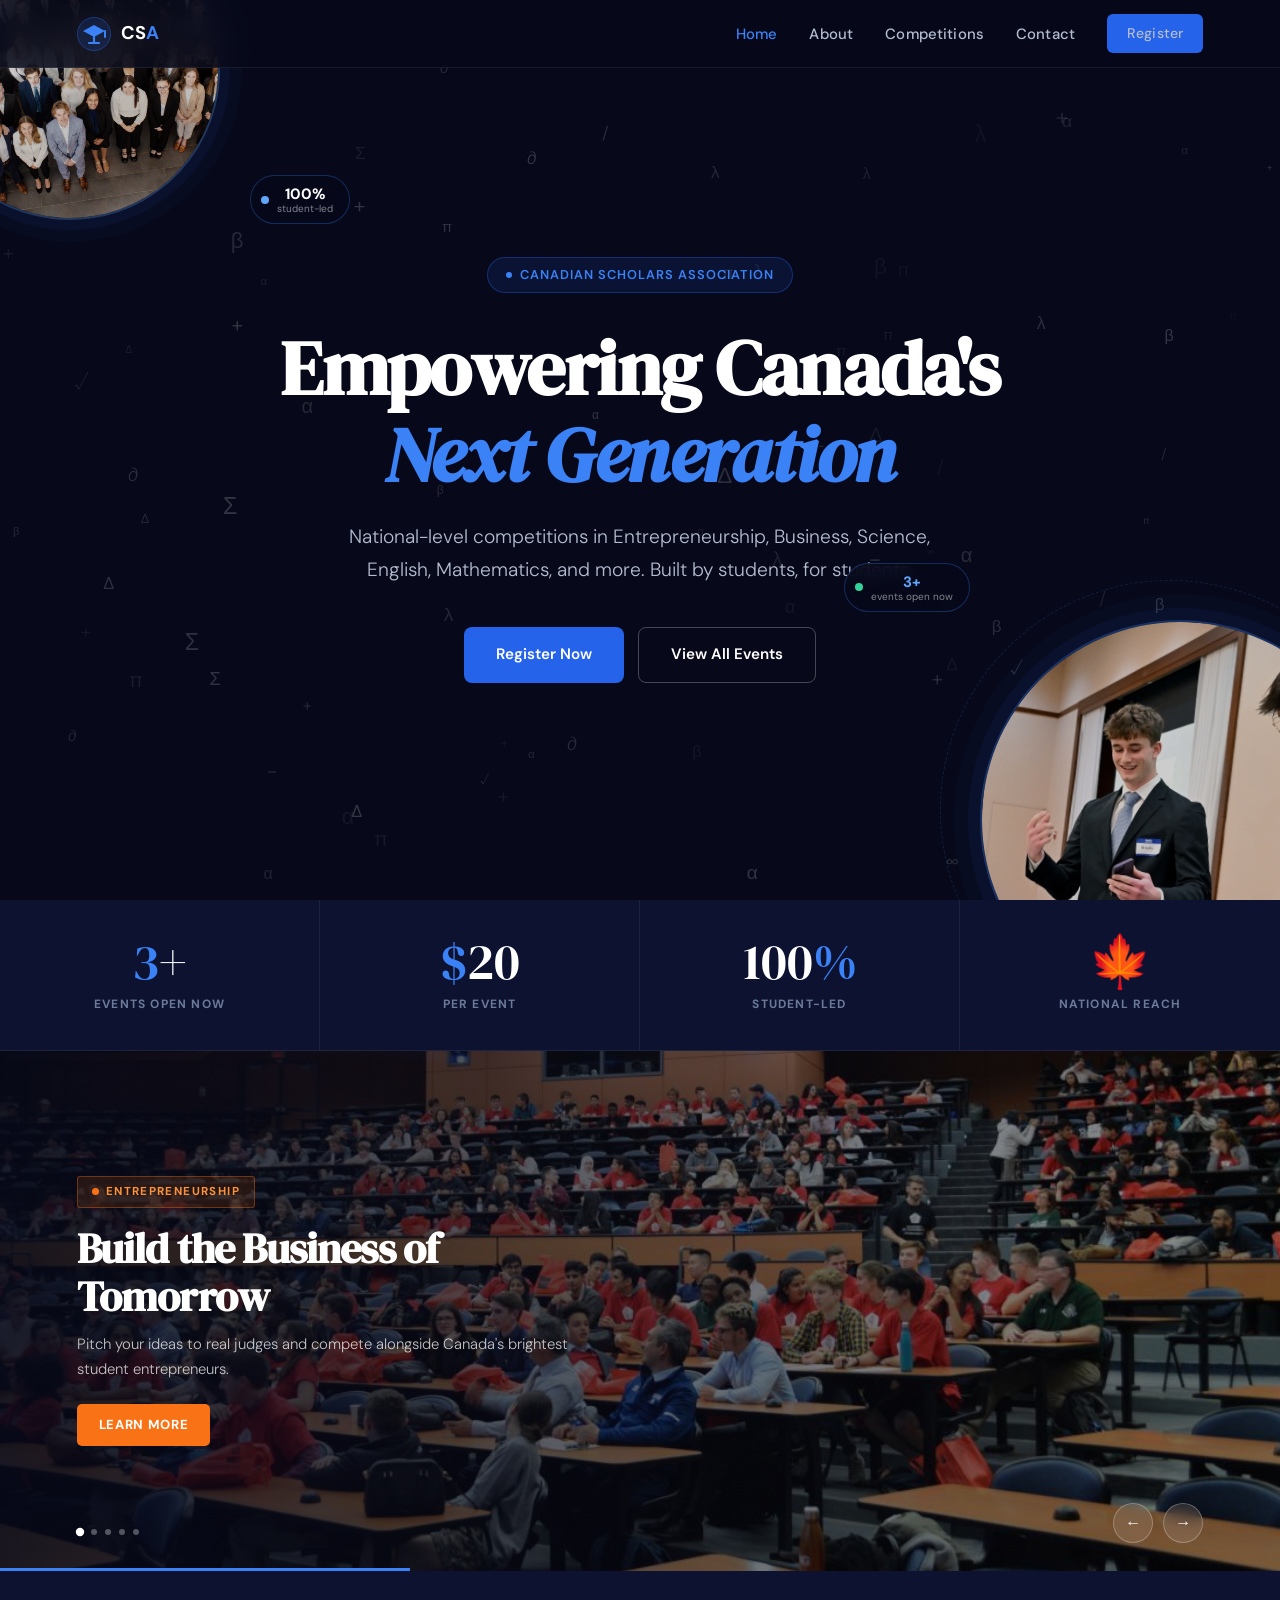
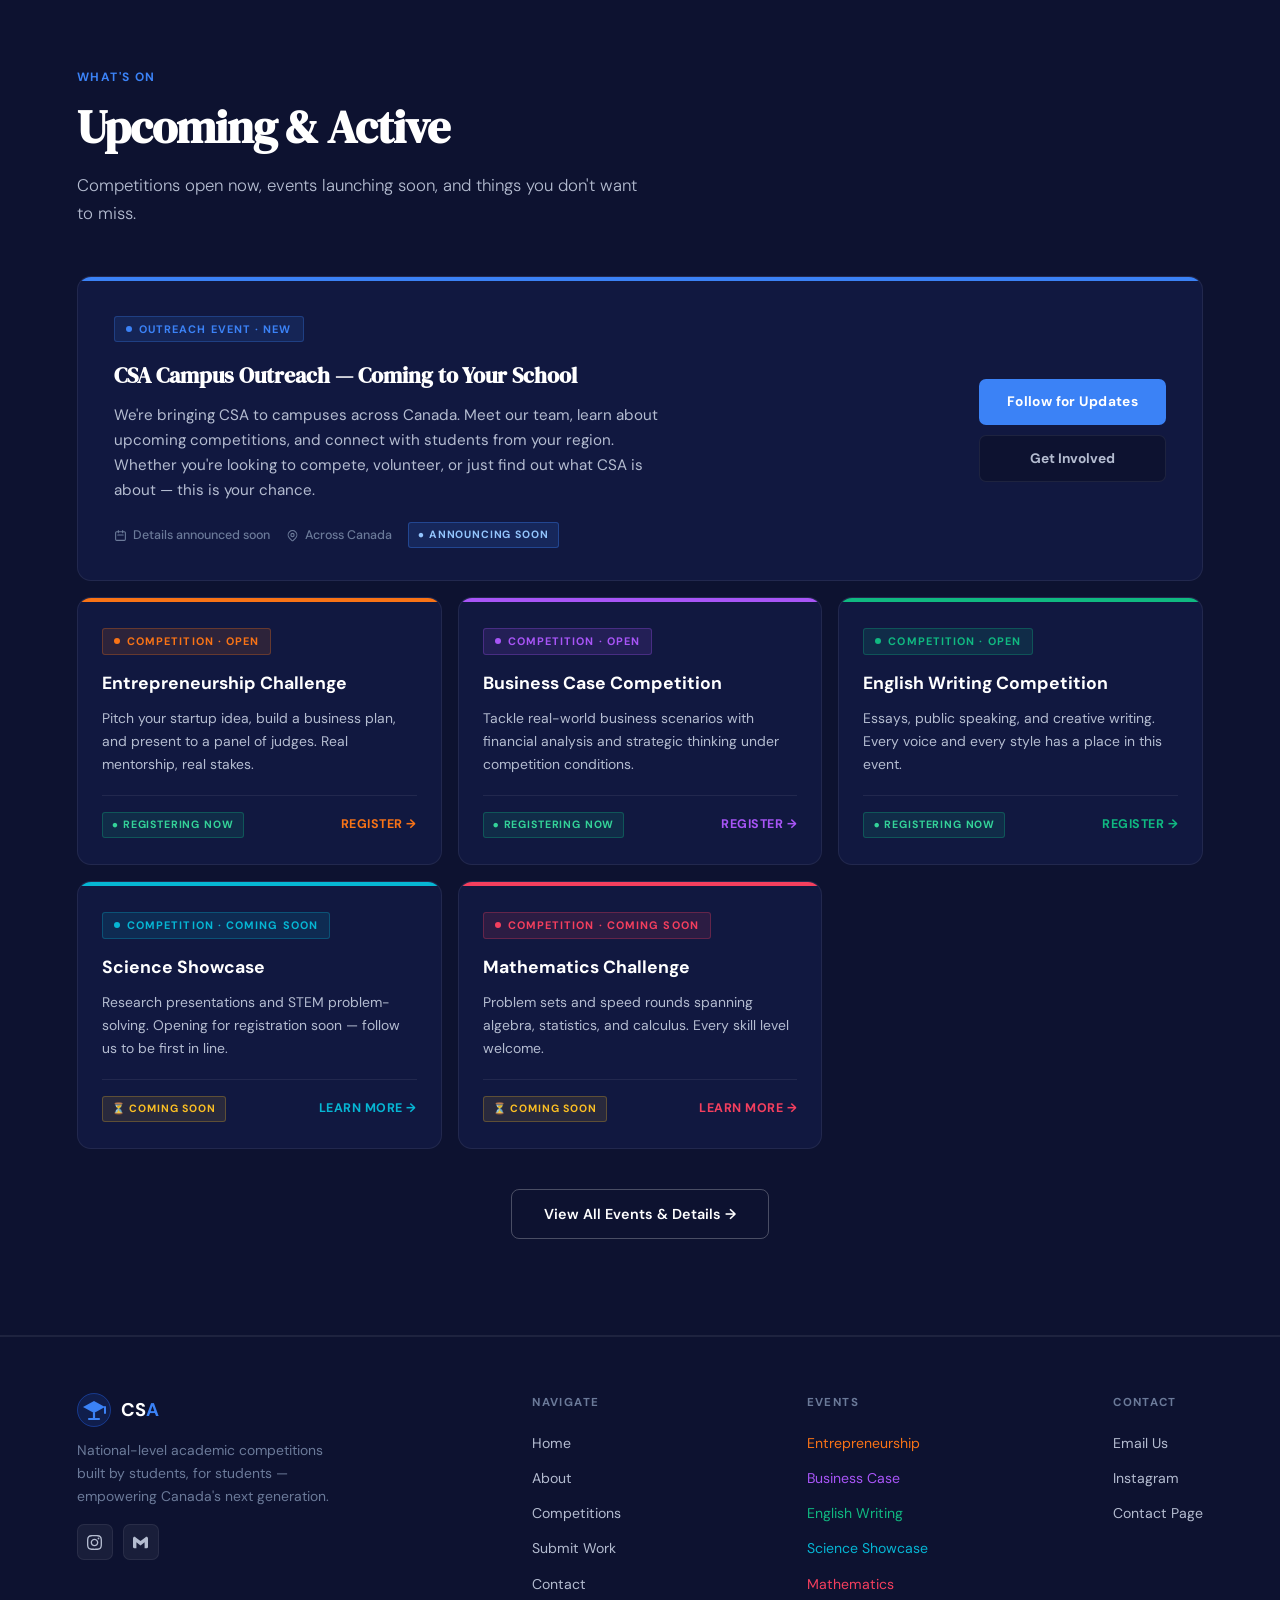
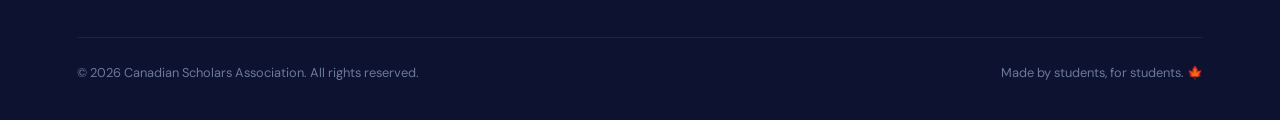
==== commit 6f902dba: "Update index.html" ====
--- a/index.html
+++ b/index.html
@@ -13,378 +13,182 @@
 
 /* ── COMPETITION COLOR SYSTEM ── */
 :root {
-  --c-entrep:  #f97316;
-  --c-biz:     #a855f7;
-  --c-english: #10b981;
-  --c-science: #06b6d4;
-  --c-math:    #f43f5e;
-  --c-more:    #eab308;
+  --c-entrep:   #f97316;
+  --c-biz:      #a855f7;
+  --c-english:  #10b981;
+  --c-science:  #06b6d4;
+  --c-math:     #f43f5e;
+  --c-more:     #eab308;
+  --c-outreach: #3b82f6;
 }
 
 /* ── HERO ── */
 .hero-title em { color: var(--blue-light); }
 
-/* Richer sky: deep navy to midnight blue with faint dusk tint */
-.hero-section {
-  background: linear-gradient(
-    180deg,
-    #04060f 0%,
-    #060b22 30%,
-    #081130 55%,
-    #0a1540 75%,
-    #0d1a4a 100%
-  ) !important;
-}
-
-/* Toronto skyline anchored to hero bottom */
-.hero-skyline {
-  position: absolute;
-  bottom: 0; left: 0; right: 0;
-  width: 100%;
-  pointer-events: none;
-  z-index: 1;
-  -webkit-mask-image: linear-gradient(to bottom, transparent 0%, rgba(0,0,0,0.5) 20%, black 45%);
-  mask-image: linear-gradient(to bottom, transparent 0%, rgba(0,0,0,0.5) 20%, black 45%);
-}
-.hero-skyline svg { display:block; width:100%; height:auto; min-height:220px; }
-
-/* Layer order inside hero */
-.hero-canvas { z-index: 2 !important; }
-.hero-inner  { z-index: 3 !important; }
-
 /* ── PHOTO SLIDER ── */
-.photo-slider {
-  position: relative;
-  height: 520px;
-  overflow: hidden;
-  background: #04060f;
-}
-.slider-track {
-  display: flex;
-  height: 100%;
-  transition: transform .7s cubic-bezier(.77,0,.18,1);
-  will-change: transform;
-}
-.slide {
-  min-width: 100%;
-  height: 100%;
-  position: relative;
-  flex-shrink: 0;
-  overflow: hidden;
-}
-.slide img {
-  width: 100%;
-  height: 100%;
-  object-fit: cover;
-  display: block;
-  filter: brightness(.6);
-  transition: transform 8s ease;
-}
-.slider-track .slide.active img {
-  transform: scale(1.04);
-}
-.slide-overlay {
-  position: absolute;
-  inset: 0;
-  background: linear-gradient(to right, rgba(7,9,26,.85) 0%, rgba(7,9,26,.3) 55%, transparent 100%);
-  display: flex;
-  align-items: center;
-  padding: 0 6%;
-}
-.slide-content {
-  max-width: 520px;
-}
-.slide-tag {
-  display: inline-flex;
-  align-items: center;
-  gap: 7px;
-  font-size: .72rem;
-  font-weight: 700;
-  letter-spacing: .12em;
-  text-transform: uppercase;
-  padding: 5px 14px;
-  border-radius: 3px;
-  margin-bottom: 1.1rem;
-  border: 1px solid;
-}
-.slide-content h2 {
-  font-family: var(--font-serif);
-  font-size: clamp(1.7rem, 3.5vw, 2.6rem);
-  line-height: 1.15;
-  color: #fff;
-  margin-bottom: .7rem;
-  letter-spacing: -.02em;
-}
-.slide-content p {
-  font-size: .93rem;
-  color: rgba(255,255,255,.75);
-  line-height: 1.65;
-  font-weight: 300;
-  margin-bottom: 1.4rem;
-}
-.slide-cta {
-  display: inline-flex;
-  align-items: center;
-  gap: 8px;
-  padding: 10px 22px;
-  border-radius: 5px;
-  font-size: .82rem;
-  font-weight: 700;
-  letter-spacing: .05em;
-  text-transform: uppercase;
-  text-decoration: none;
-  background: var(--slide-color, var(--blue));
-  color: #fff;
-  transition: opacity .2s, transform .15s;
-}
-.slide-cta:hover { opacity: .85; transform: translateY(-1px); }
-
-/* Slider nav */
-.slider-arrows {
-  position: absolute;
-  bottom: 28px;
-  right: 6%;
-  display: flex;
-  gap: 10px;
-  z-index: 10;
-}
-.slider-arrow {
-  width: 40px; height: 40px;
-  border-radius: 50%;
-  background: rgba(255,255,255,.1);
-  border: 1px solid rgba(255,255,255,.25);
-  color: #fff;
-  font-size: 1rem;
-  cursor: pointer;
-  display: flex; align-items: center; justify-content: center;
-  transition: background .2s;
-  backdrop-filter: blur(8px);
-}
-.slider-arrow:hover { background: rgba(255,255,255,.2); }
-
-.slider-dots {
-  position: absolute;
-  bottom: 36px;
-  left: 6%;
-  display: flex;
-  gap: 8px;
-  z-index: 10;
-}
-.slider-dot {
-  width: 6px; height: 6px;
-  border-radius: 50%;
-  background: rgba(255,255,255,.3);
-  cursor: pointer;
-  transition: background .25s, transform .25s;
-  border: none;
-  padding: 0;
-}
-.slider-dot.active {
-  background: #fff;
-  transform: scale(1.4);
-}
-
-/* Progress bar */
-.slider-progress {
-  position: absolute;
-  bottom: 0; left: 0;
-  height: 3px;
-  background: var(--blue-light);
-  width: 0%;
-  transition: width .1s linear;
-  z-index: 10;
-}
-
-/* ── SECTION COMMONS ── */
-.section-label { font-size:.75rem;font-weight:700;letter-spacing:.12em;text-transform:uppercase;color:var(--blue-light);margin-bottom:.8rem }
-.section-title { font-family:var(--font-serif);font-size:clamp(2rem,4vw,2.9rem);line-height:1.18;letter-spacing:-.02em;color:var(--white);margin-bottom:1rem }
-.section-sub { color:var(--grey);font-size:1.05rem;max-width:560px;font-weight:300 }
-
-/* ── STATS STRIP ── */
-.stats-strip {
+.photo-slider { position:relative; height:520px; overflow:hidden; background:#04060f; }
+.slider-track { display:flex; height:100%; transition:transform .7s cubic-bezier(.77,0,.18,1); will-change:transform; }
+.slide { min-width:100%; height:100%; position:relative; flex-shrink:0; overflow:hidden; }
+.slide img { width:100%; height:100%; object-fit:cover; display:block; filter:brightness(.6); transition:transform 8s ease; }
+.slider-track .slide.active img { transform:scale(1.04); }
+.slide-overlay { position:absolute; inset:0; background:linear-gradient(to right,rgba(7,9,26,.85) 0%,rgba(7,9,26,.3) 55%,transparent 100%); display:flex; align-items:center; padding:0 6%; }
+.slide-content { max-width:520px; }
+.slide-tag { display:inline-flex; align-items:center; gap:7px; font-size:.72rem; font-weight:700; letter-spacing:.12em; text-transform:uppercase; padding:5px 14px; border-radius:3px; margin-bottom:1.1rem; border:1px solid; }
+.slide-content h2 { font-family:var(--font-serif); font-size:clamp(1.7rem,3.5vw,2.6rem); line-height:1.15; color:#fff; margin-bottom:.7rem; letter-spacing:-.02em; }
+.slide-content p { font-size:.93rem; color:rgba(255,255,255,.75); line-height:1.65; font-weight:300; margin-bottom:1.4rem; }
+.slide-cta { display:inline-flex; align-items:center; gap:8px; padding:10px 22px; border-radius:5px; font-size:.82rem; font-weight:700; letter-spacing:.05em; text-transform:uppercase; text-decoration:none; background:var(--slide-color,var(--blue)); color:#fff; transition:opacity .2s,transform .15s; }
+.slide-cta:hover { opacity:.85; transform:translateY(-1px); }
+.slider-arrows { position:absolute; bottom:28px; right:6%; display:flex; gap:10px; z-index:10; }
+.slider-arrow { width:40px; height:40px; border-radius:50%; background:rgba(255,255,255,.1); border:1px solid rgba(255,255,255,.25); color:#fff; font-size:1rem; cursor:pointer; display:flex; align-items:center; justify-content:center; transition:background .2s; backdrop-filter:blur(8px); }
+.slider-arrow:hover { background:rgba(255,255,255,.2); }
+.slider-dots { position:absolute; bottom:36px; left:6%; display:flex; gap:8px; z-index:10; }
+.slider-dot { width:6px; height:6px; border-radius:50%; background:rgba(255,255,255,.3); cursor:pointer; transition:background .25s,transform .25s; border:none; padding:0; }
+.slider-dot.active { background:#fff; transform:scale(1.4); }
+.slider-progress { position:absolute; bottom:0; left:0; height:3px; background:var(--blue-light); width:0%; transition:width .1s linear; z-index:10; }
+
+/* ── STATS ── */
+.stats-strip { display:grid; grid-template-columns:repeat(4,1fr); background:var(--bg2); border-bottom:1px solid var(--border); }
+.stat-cell { padding:36px 24px; text-align:center; border-right:1px solid var(--border); transition:background .2s; }
+.stat-cell:last-child { border-right:none; }
+.stat-cell:hover { background:var(--bg3); }
+.stat-num-big { font-family:var(--font-serif); font-size:clamp(2.4rem,4vw,3.2rem); color:var(--white); line-height:1; margin-bottom:.4rem; }
+.stat-num-big .accent { color:var(--blue-light); }
+.stat-label-sm { font-size:.75rem; font-weight:700; letter-spacing:.1em; text-transform:uppercase; color:var(--grey2); }
+
+/* ── UPCOMING EVENTS SECTION ── */
+.upcoming-section { background:var(--bg2); border-bottom:1px solid var(--border); padding:96px 6%; }
+
+.upcoming-grid {
   display: grid;
-  grid-template-columns: repeat(4,1fr);
-  background: var(--bg2);
-  border-bottom: 1px solid var(--border);
-}
-.stat-cell {
-  padding: 36px 24px;
-  text-align: center;
-  border-right: 1px solid var(--border);
-  transition: background .2s;
-}
-.stat-cell:last-child { border-right: none; }
-.stat-cell:hover { background: var(--bg3); }
-.stat-num-big {
-  font-family: var(--font-serif);
-  font-size: clamp(2.4rem,4vw,3.2rem);
-  color: var(--white); line-height:1; margin-bottom:.4rem;
-}
-.stat-num-big .accent { color:var(--blue-light) }
-.stat-label-sm {
-  font-size:.75rem;font-weight:700;letter-spacing:.1em;text-transform:uppercase;color:var(--grey2);
-}
-
-/* ── COLOR-CODED COMPETITION CARDS ── */
-.comps-section { background: var(--bg2); border-bottom: 1px solid var(--border); }
-
-.comps-header {
-  display: flex;
-  align-items: flex-end;
-  justify-content: space-between;
-  gap: 2rem;
-  margin-bottom: 3rem;
-  flex-wrap: wrap;
-}
-.comps-header-right a {
-  font-size:.85rem;font-weight:600;color:var(--blue-light);text-decoration:none;
-  display:inline-flex;align-items:center;gap:6px;
-  transition:opacity .2s;
-}
-.comps-header-right a:hover{opacity:.7}
-
-.comps-grid {
-  display: grid;
-  grid-template-columns: repeat(3,1fr);
+  grid-template-columns: repeat(3, 1fr);
   gap: 16px;
-}
-
-.comp-card {
+  margin-top: 3rem;
+}
+
+/* Featured (outreach) spans full width on its row */
+.upcoming-card-featured {
+  grid-column: 1 / -1;
+}
+
+.upcoming-card {
   background: var(--bg3);
   border: 1px solid var(--border);
   border-radius: 14px;
-  padding: 0;
   overflow: hidden;
   transition: transform .3s, box-shadow .3s, border-color .3s;
-  cursor: default;
   display: flex;
   flex-direction: column;
 }
-.comp-card:hover {
-  transform: translateY(-5px);
+.upcoming-card:hover {
+  transform: translateY(-4px);
   box-shadow: 0 16px 48px rgba(0,0,0,.4);
-  border-color: var(--card-color);
-}
-.comp-card-top {
-  height: 5px;
-  background: var(--card-color);
-  flex-shrink: 0;
-}
-.comp-card-body {
-  padding: 28px 26px 24px;
-  flex: 1;
-  display: flex;
-  flex-direction: column;
-}
-.comp-card-header {
-  display: flex;
-  align-items: flex-start;
-  justify-content: space-between;
-  gap:10px;
-  margin-bottom: 1rem;
-}
-.comp-card-icon-wrap {
-  width: 46px; height: 46px;
-  border-radius: 10px;
-  display: flex; align-items:center; justify-content:center;
-  font-size: 1.3rem;
-  flex-shrink: 0;
-  background: color-mix(in srgb, var(--card-color) 14%, transparent);
-  border: 1px solid color-mix(in srgb, var(--card-color) 28%, transparent);
-}
-.comp-card-badge {
-  font-size:.66rem;font-weight:700;letter-spacing:.08em;text-transform:uppercase;
-  padding:3px 9px;border-radius:3px;flex-shrink:0;margin-top:4px;
-}
-.badge-open { background:rgba(16,185,129,.12);border:1px solid rgba(16,185,129,.3);color:#34d399 }
-.badge-soon { background:rgba(251,191,36,.1);border:1px solid rgba(251,191,36,.25);color:#fbbf24 }
-.badge-future { background:rgba(148,163,184,.08);border:1px solid rgba(148,163,184,.18);color:#94a3b8 }
-
-.comp-card h3 {
-  font-size:1.02rem;font-weight:700;color:var(--white);margin-bottom:.45rem;letter-spacing:.005em;
-}
-.comp-card p {
-  font-size:.86rem;color:var(--grey);line-height:1.65;flex:1;
-}
-.comp-card-footer {
-  display:flex;align-items:center;justify-content:space-between;
-  margin-top:1.4rem;padding-top:1.1rem;
-  border-top:1px solid var(--border);
-}
-.comp-card-num {
-  font-size:.72rem;font-weight:700;letter-spacing:.1em;text-transform:uppercase;
-  color: var(--card-color); opacity:.7;
-}
-.comp-card-link {
-  font-size:.78rem;font-weight:700;letter-spacing:.04em;text-transform:uppercase;
-  color:var(--card-color);text-decoration:none;
-  display:inline-flex;align-items:center;gap:4px;
-  transition:opacity .2s;
-}
-.comp-card-link:hover{opacity:.7}
-
-/* Card color assignments */
-.card-entrep  { --card-color: var(--c-entrep); }
-.card-biz     { --card-color: var(--c-biz); }
-.card-english { --card-color: var(--c-english); }
-.card-science { --card-color: var(--c-science); }
-.card-math    { --card-color: var(--c-math); }
-.card-more    { --card-color: var(--c-more); }
-
-/* ── SPLIT CTA BANNER ── */
-.cta-banner {
+  border-color: var(--card-color, var(--blue));
+}
+.upcoming-card-bar {
+  height: 4px;
+  background: var(--card-color, var(--blue));
+}
+
+/* Featured card layout — horizontal */
+.upcoming-card-featured .upcoming-card-inner {
   display: grid;
-  grid-template-columns: 1fr 1px 1fr;
-  background: var(--bg3);
-  border: 1px solid var(--border);
-  border-radius: 16px;
-  overflow: hidden;
-  margin-top: 3.5rem;
-}
-.cta-divider { background: var(--border); }
-.cta-half {
-  padding: 40px 36px;
-  display: flex;
-  flex-direction: column;
-  gap: 1.25rem;
-}
-.cta-half h3 {
-  font-family: var(--font-serif);
-  font-size: 1.5rem;
-  color: var(--white);
-  line-height: 1.2;
-}
-.cta-half p { font-size:.9rem;color:var(--grey);font-weight:300;line-height:1.7;margin:0; }
+  grid-template-columns: 1fr auto;
+  align-items: center;
+  gap: 2rem;
+  padding: 32px 36px;
+}
+.upcoming-card-inner { padding: 26px 24px; display: flex; flex-direction: column; flex: 1; }
+
+.upcoming-event-type {
+  display: inline-flex; align-items: center; gap: 7px;
+  font-size: .68rem; font-weight: 700; letter-spacing: .1em; text-transform: uppercase;
+  padding: 3px 11px; border-radius: 3px;
+  background: color-mix(in srgb, var(--card-color, var(--blue)) 12%, transparent);
+  border: 1px solid color-mix(in srgb, var(--card-color, var(--blue)) 28%, transparent);
+  color: var(--card-color, var(--blue-light));
+  margin-bottom: .9rem; width: fit-content;
+}
+.upcoming-dot {
+  width: 6px; height: 6px; border-radius: 50%;
+  background: var(--card-color, var(--blue));
+}
+
+.upcoming-card h3 { font-size: 1.1rem; font-weight: 700; color: var(--white); margin-bottom: .5rem; }
+.upcoming-card-featured h3 { font-size: 1.4rem; font-family: var(--font-serif); }
+.upcoming-card p { font-size: .87rem; color: var(--grey); line-height: 1.65; flex: 1; }
+.upcoming-card-featured p { font-size: .95rem; max-width: 560px; }
+
+.upcoming-meta {
+  display: flex; gap: 16px; margin-top: 1.2rem; flex-wrap: wrap;
+}
+.upcoming-meta-item {
+  display: flex; align-items: center; gap: 6px;
+  font-size: .78rem; color: var(--grey2); font-weight: 500;
+}
+.upcoming-meta-item svg { width: 13px; height: 13px; fill: var(--grey2); flex-shrink: 0; }
+
+.upcoming-cta-col {
+  display: flex; flex-direction: column; gap: 10px; flex-shrink: 0;
+}
+.upcoming-card-footer {
+  display: flex; align-items: center; justify-content: space-between;
+  margin-top: 1.2rem; padding-top: 1rem; border-top: 1px solid var(--border);
+}
+.upcoming-badge {
+  font-size: .66rem; font-weight: 700; letter-spacing: .08em; text-transform: uppercase;
+  padding: 3px 9px; border-radius: 3px;
+}
+.badge-live    { background: rgba(16,185,129,.12); border:1px solid rgba(16,185,129,.3); color:#34d399; }
+.badge-open    { background: rgba(16,185,129,.12); border:1px solid rgba(16,185,129,.3); color:#34d399; }
+.badge-soon    { background: rgba(251,191,36,.1);  border:1px solid rgba(251,191,36,.25); color:#fbbf24; }
+.badge-future  { background: rgba(148,163,184,.08); border:1px solid rgba(148,163,184,.18); color:#94a3b8; }
+.badge-new     { background: rgba(59,130,246,.15); border:1px solid rgba(59,130,246,.35); color:#93c5fd; }
+
+.upcoming-link {
+  font-size: .78rem; font-weight: 700; letter-spacing: .04em; text-transform: uppercase;
+  color: var(--card-color, var(--blue-light)); text-decoration: none;
+  transition: opacity .2s;
+}
+.upcoming-link:hover { opacity: .7; }
+
+.btn-event-primary {
+  display: inline-flex; align-items: center; justify-content: center;
+  padding: 11px 28px; border-radius: 7px;
+  font-size: .86rem; font-weight: 700; letter-spacing: .03em;
+  background: var(--card-color, var(--blue)); color: #fff; text-decoration: none;
+  transition: opacity .2s, transform .15s; white-space: nowrap;
+}
+.btn-event-primary:hover { opacity: .85; transform: translateY(-1px); }
+.btn-event-ghost {
+  display: inline-flex; align-items: center; justify-content: center;
+  padding: 11px 24px; border-radius: 7px;
+  font-size: .86rem; font-weight: 700;
+  background: var(--bg2); border: 1px solid var(--border); color: var(--grey);
+  text-decoration: none; transition: border-color .2s, color .2s; white-space: nowrap;
+}
+.btn-event-ghost:hover { border-color: var(--border2); color: var(--white); }
+
+/* ── SECTION COMMONS ── */
+.section-label { font-size:.75rem; font-weight:700; letter-spacing:.12em; text-transform:uppercase; color:var(--blue-light); margin-bottom:.8rem; }
+.section-title { font-family:var(--font-serif); font-size:clamp(2rem,4vw,2.9rem); line-height:1.18; letter-spacing:-.02em; color:var(--white); margin-bottom:1rem; }
+.section-sub   { color:var(--grey); font-size:1.05rem; max-width:560px; font-weight:300; }
 
 /* ── WHY CSA ── */
-.why-section { background: var(--bg); }
-.why-grid {
-  display: grid;
-  grid-template-columns: repeat(auto-fill,minmax(240px,1fr));
-  gap: 0;
-  border: 1px solid var(--border);
-  border-radius: 14px;
-  overflow: hidden;
-  background: var(--border);
-  margin-top: 3rem;
-}
-.why-card {
-  background: var(--bg2);
-  padding: 32px 28px;
-  position: relative;
-  transition: background .2s;
-}
-.why-card:hover { background: var(--bg3); }
-.why-card::before {
-  content: '';
-  position: absolute;
-  top:0;left:0;right:0;height:3px;
-  background: var(--card-accent);
-  opacity:.8;
-}
-.why-card .why-icon { font-size:1.5rem;margin-bottom:.75rem; }
-.why-card h3 { font-size:.98rem;font-weight:700;color:var(--white);margin-bottom:.45rem; }
-.why-card p  { font-size:.86rem;color:var(--grey);line-height:1.65; }
+.why-section { background:var(--bg); }
+.why-grid { display:grid; grid-template-columns:repeat(auto-fill,minmax(240px,1fr)); gap:0; border:1px solid var(--border); border-radius:14px; overflow:hidden; background:var(--border); margin-top:3rem; }
+.why-card { background:var(--bg2); padding:32px 28px; position:relative; transition:background .2s; }
+.why-card:hover { background:var(--bg3); }
+.why-card::before { content:''; position:absolute; top:0;left:0;right:0;height:3px; background:var(--card-accent); opacity:.8; }
+.why-card .why-icon { font-size:1.5rem; margin-bottom:.75rem; }
+.why-card h3 { font-size:.98rem; font-weight:700; color:var(--white); margin-bottom:.45rem; }
+.why-card p  { font-size:.86rem; color:var(--grey); line-height:1.65; }
+
+/* ── CTA BANNER ── */
+.cta-banner { display:grid; grid-template-columns:1fr 1px 1fr; background:var(--bg3); border:1px solid var(--border); border-radius:16px; overflow:hidden; margin-top:3.5rem; }
+.cta-divider { background:var(--border); }
+.cta-half { padding:40px 36px; display:flex; flex-direction:column; gap:1.25rem; }
+.cta-half h3 { font-family:var(--font-serif); font-size:1.5rem; color:var(--white); line-height:1.2; }
+.cta-half p { font-size:.9rem; color:var(--grey); font-weight:300; line-height:1.7; margin:0; }
 
 /* ── FOOTER ── */
 footer{background:var(--bg2);border-top:1px solid var(--border);padding:56px 6% 36px}
@@ -402,18 +206,36 @@
 .footer-bottom{border-top:1px solid var(--border);padding-top:1.5rem;display:flex;flex-wrap:wrap;align-items:center;justify-content:space-between;gap:1rem}
 .footer-bottom p{font-size:.8rem;color:var(--grey2)}
 
+/*could be wrong so fix later */
+  
+ @keyframes heroSpin { to { transform: rotate(360deg); } }
+@keyframes heroFloat2 { 0%,100%{transform:translateY(0)} 50%{transform:translateY(-6px)} }
+@keyframes heroCircleTL {
+  0%,100% { transform: rotate(-8deg) translate(0, 0); }
+  33%      { transform: rotate(-5deg) translate(6px, 8px); }
+  66%      { transform: rotate(-10deg) translate(-4px, 5px); }
+}
+@keyframes heroCircleBR {
+  0%,100% { transform: rotate(5deg) translate(0, 0); }
+  33%      { transform: rotate(8deg) translate(-6px, -8px); }
+  66%      { transform: rotate(3deg) translate(4px, -5px); }
+}
 /* ── RESPONSIVE ── */
 @media(max-width:900px){
-  .comps-grid{grid-template-columns:repeat(2,1fr)}
   .stats-strip{grid-template-columns:repeat(2,1fr)}
+  .upcoming-grid{grid-template-columns:repeat(2,1fr)}
+  .upcoming-card-featured{grid-column:1 / -1}
+  .upcoming-card-featured .upcoming-card-inner{grid-template-columns:1fr;gap:1.5rem}
+  .upcoming-cta-col{flex-direction:row}
   .cta-banner{grid-template-columns:1fr;grid-template-rows:1fr 1px 1fr}
   .cta-divider{height:1px;width:auto}
 }
 @media(max-width:700px){
-  .comps-grid{grid-template-columns:1fr}
+  .upcoming-grid{grid-template-columns:1fr}
   .stats-strip{grid-template-columns:repeat(2,1fr)}
   .photo-slider{height:380px}
   .cta-half{padding:28px 24px}
+  .upcoming-card-featured .upcoming-card-inner{padding:24px 22px}
 }
 @media(max-width:480px){
   .photo-slider{height:320px}
@@ -442,235 +264,79 @@
     <li><a href="index.html" class="active">Home</a></li>
     <li><a href="about.html">About</a></li>
     <li><a href="competitions.html">Competitions</a></li>
-    <li><a href="submit.html">Submit Work</a></li>
     <li><a href="contact.html">Contact</a></li>
     <li><a href="competitions.html#register" class="btn-primary" style="padding:8px 20px;font-size:.88rem;border-radius:6px">Register</a></li>
   </ul>
 </nav>
 
 <!-- ── HERO ── -->
-<section id="home" class="hero-section">
+<!-- ── HERO ── -->
+<section id="home" class="hero-section" style="position:relative;overflow:hidden;">
   <canvas class="hero-canvas" id="heroCanvas"></canvas>
 
-  <!-- Toronto Skyline -->
-  <div class="hero-skyline" aria-hidden="true">
-    <svg viewBox="0 0 1440 420" preserveAspectRatio="xMidYMax meet" xmlns="http://www.w3.org/2000/svg">
-      <defs>
-        <linearGradient id="skyGrad2" x1="0" y1="0" x2="0" y2="1">
-          <stop offset="0%"   stop-color="#04060f"/>
-          <stop offset="28%"  stop-color="#060c1e"/>
-          <stop offset="58%"  stop-color="#091430"/>
-          <stop offset="80%"  stop-color="#0c1a3e"/>
-          <stop offset="100%" stop-color="#0f2050"/>
-        </linearGradient>
-        <linearGradient id="waterGrad" x1="0" y1="0" x2="0" y2="1">
-          <stop offset="0%"   stop-color="#0d1e48"/>
-          <stop offset="100%" stop-color="#060d24"/>
-        </linearGradient>
-        <radialGradient id="cnGlow2" cx="50%" cy="100%" r="80%">
-          <stop offset="0%"   stop-color="#1d4ed8" stop-opacity="0.22"/>
-          <stop offset="100%" stop-color="#1d4ed8" stop-opacity="0"/>
-        </radialGradient>
-        <radialGradient id="cityAura2" cx="50%" cy="100%" r="60%">
-          <stop offset="0%"   stop-color="#1e3a6e" stop-opacity="0.25"/>
-          <stop offset="100%" stop-color="#1e3a6e" stop-opacity="0"/>
-        </radialGradient>
-        <linearGradient id="buildFade" x1="0" y1="0" x2="0" y2="1">
-          <stop offset="0%"   stop-color="#080e28"/>
-          <stop offset="100%" stop-color="#0a1230"/>
-        </linearGradient>
-        <linearGradient id="cnTGrad" x1="0" y1="0" x2="0" y2="1">
-          <stop offset="0%"   stop-color="#0c1428"/>
-          <stop offset="100%" stop-color="#111b3a"/>
-        </linearGradient>
-      </defs>
-
-      <rect width="1440" height="420" fill="url(#skyGrad2)"/>
-      <circle cx="45"   cy="18"  r="0.8" fill="#fff" opacity="0.5"/>
-      <circle cx="112"  cy="35"  r="0.7" fill="#fff" opacity="0.4"/>
-      <circle cx="178"  cy="12"  r="0.9" fill="#fff" opacity="0.6"/>
-      <circle cx="256"  cy="28"  r="0.6" fill="#fff" opacity="0.35"/>
-      <circle cx="320"  cy="8"   r="0.8" fill="#fff" opacity="0.5"/>
-      <circle cx="390"  cy="22"  r="0.7" fill="#fff" opacity="0.45"/>
-      <circle cx="510"  cy="15"  r="0.8" fill="#fff" opacity="0.55"/>
-      <circle cx="90"   cy="55"  r="0.6" fill="#fff" opacity="0.3"/>
-      <circle cx="200"  cy="48"  r="0.7" fill="#fff" opacity="0.4"/>
-      <circle cx="160"  cy="68"  r="0.6" fill="#fff" opacity="0.28"/>
-      <circle cx="840"  cy="16"  r="0.8" fill="#fff" opacity="0.5"/>
-      <circle cx="920"  cy="32"  r="0.7" fill="#fff" opacity="0.4"/>
-      <circle cx="980"  cy="10"  r="0.9" fill="#fff" opacity="0.55"/>
-      <circle cx="1060" cy="26"  r="0.6" fill="#fff" opacity="0.35"/>
-      <circle cx="1130" cy="44"  r="0.8" fill="#fff" opacity="0.45"/>
-      <circle cx="1200" cy="18"  r="0.7" fill="#fff" opacity="0.5"/>
-      <circle cx="1360" cy="14"  r="0.8" fill="#fff" opacity="0.52"/>
-      <circle cx="880"  cy="58"  r="0.6" fill="#fff" opacity="0.3"/>
-      <ellipse cx="720" cy="310" rx="600" ry="120" fill="url(#cityAura2)"/>
-      <ellipse cx="620" cy="280" rx="180" ry="100" fill="url(#cnGlow2)"/>
-      <rect x="0"   y="268" width="38" height="62"  fill="#0b1228" rx="1"/>
-      <rect x="36"  y="278" width="28" height="52"  fill="#0b1228" rx="1"/>
-      <rect x="62"  y="260" width="44" height="70"  fill="#0c1330" rx="1"/>
-      <rect x="104" y="272" width="32" height="58"  fill="#0b1228" rx="1"/>
-      <rect x="134" y="252" width="50" height="78"  fill="#0c1330" rx="1"/>
-      <rect x="182" y="265" width="36" height="65"  fill="#0b1228" rx="1"/>
-      <rect x="216" y="248" width="55" height="82"  fill="#0c1330" rx="1"/>
-      <rect x="269" y="270" width="30" height="60"  fill="#0b1228" rx="1"/>
-      <rect x="1160" y="265" width="40" height="65" fill="#0b1228" rx="1"/>
-      <rect x="1198" y="255" width="52" height="75" fill="#0c1330" rx="1"/>
-      <rect x="1248" y="270" width="35" height="60" fill="#0b1228" rx="1"/>
-      <rect x="1281" y="250" width="48" height="80" fill="#0c1330" rx="1"/>
-      <rect x="1327" y="268" width="38" height="62" fill="#0b1228" rx="1"/>
-      <rect x="1363" y="258" width="45" height="72" fill="#0c1330" rx="1"/>
-      <rect x="1406" y="272" width="34" height="58" fill="#0b1228" rx="1"/>
-      <rect x="295" y="232" width="42" height="98"  fill="#0d1535" rx="1"/>
-      <rect x="335" y="242" width="34" height="88"  fill="#0c1430" rx="1"/>
-      <rect x="367" y="218" width="56" height="112" fill="#0e1638" rx="1"/>
-      <rect x="373" y="210" width="44" height="10"  fill="#0e1638" rx="1"/>
-      <rect x="419" y="238" width="38" height="92"  fill="#0d1535" rx="1"/>
-      <rect x="455" y="225" width="48" height="105" fill="#0e1638" rx="1"/>
-      <rect x="461" y="216" width="36" height="12"  fill="#0e1638"/>
-      <rect x="477" y="200" width="3"  height="18"  fill="#0e1638"/>
-      <rect x="500" y="180" width="62" height="150" fill="#0f1840" rx="1"/>
-      <rect x="508" y="172" width="46" height="10"  fill="#0f1840"/>
-      <rect x="516" y="162" width="30" height="12"  fill="#0f1840"/>
-      <rect x="562" y="196" width="44" height="134" fill="#0e1739" rx="1"/>
-      <rect x="604" y="185" width="50" height="145" fill="#0f1840" rx="1"/>
-      <rect x="612" y="176" width="34" height="11"  fill="#0f1840"/>
-      <rect x="652" y="155" width="64" height="175" fill="#10193f" rx="1"/>
-      <rect x="660" y="145" width="48" height="12"  fill="#10193f" rx="1"/>
-      <rect x="668" y="134" width="32" height="13"  fill="#10193f" rx="1"/>
-      <rect x="676" y="124" width="18" height="12"  fill="#10193f" rx="1"/>
-      <rect x="682" y="112" width="6"  height="14"  fill="#1a1f3a"/>
-      <rect x="722" y="128" width="58" height="202" fill="#111a42" rx="1"/>
-      <rect x="728" y="128" width="46" height="30"  fill="#131e48"/>
-      <rect x="748" y="108" width="6"  height="22"  fill="#111a42"/>
-      <rect x="750" y="98"  width="2"  height="12"  fill="#1a2558"/>
-      <ellipse cx="590" cy="330" rx="68" ry="18"    fill="#0d1535"/>
-      <rect    x="525" y="314" width="130" height="20" fill="#0d1535" rx="2"/>
-      <path d="M522,314 Q590,290 658,314" stroke="#111b42" stroke-width="1.5" fill="none" opacity="0.6"/>
-      <path d="M540,314 Q590,296 640,314" stroke="#111b42" stroke-width="1"   fill="none" opacity="0.4"/>
-      <polygon points="575,330 615,330 612,260 578,260" fill="url(#cnTGrad)"/>
-      <polygon points="590,330 600,330 598,290 592,290" fill="#0e1840"/>
-      <polygon points="584,260 606,260 601,175 589,175" fill="url(#cnTGrad)"/>
-      <polygon points="589,175 601,175 599,135 591,135" fill="#101a40"/>
-      <ellipse cx="595" cy="165" rx="24" ry="9"     fill="#131e4a"/>
-      <rect    x="572" y="160" width="46" height="12" fill="#131e4a" rx="3"/>
-      <rect    x="575" y="162" width="40" height="4"  fill="#1a2858" opacity="0.8"/>
-      <rect x="591" y="134" width="8"  height="28"  fill="#0f1840"/>
-      <ellipse cx="595" cy="132" rx="14" ry="5"     fill="#131e4a"/>
-      <rect    x="582" y="128" width="26" height="7"  fill="#131e4a" rx="2"/>
-      <rect x="593" y="80"  width="4"  height="50"  fill="#0f1840"/>
-      <rect x="594" y="50"  width="2"  height="32"  fill="#101840"/>
-      <rect x="594" y="28"  width="2"  height="24"  fill="#1a2a5a"/>
-      <circle cx="595" cy="26" r="3"   fill="#3b82f6" opacity="0.95"/>
-      <circle cx="595" cy="26" r="7"   fill="#3b82f6" opacity="0.2"/>
-      <circle cx="595" cy="85"  r="1.5" fill="#ef4444" opacity="0.8"/>
-      <circle cx="595" cy="120" r="1.5" fill="#f97316" opacity="0.6"/>
-      <rect x="784" y="165" width="58" height="165" fill="#111a42" rx="1"/>
-      <rect x="792" y="156" width="42" height="11"  fill="#111a42"/>
-      <rect x="840" y="178" width="50" height="152" fill="#101840" rx="1"/>
-      <rect x="846" y="168" width="38" height="12"  fill="#101840"/>
-      <rect x="862" y="155" width="3"  height="15"  fill="#101840"/>
-      <rect x="888" y="185" width="46" height="145" fill="#0f1840" rx="1"/>
-      <rect x="894" y="177" width="34" height="10"  fill="#0f1840"/>
-      <rect x="932" y="190" width="44" height="140" fill="#101942" rx="1"/>
-      <rect x="938" y="182" width="30" height="10"  fill="#101942"/>
-      <rect x="974" y="200" width="40" height="130" fill="#0e1739" rx="1"/>
-      <rect x="1012" y="192" width="52" height="138" fill="#0f1840" rx="1"/>
-      <rect x="1020" y="182" width="36" height="12" fill="#0f1840"/>
-      <rect x="1062" y="208" width="36" height="122" fill="#0e1739" rx="1"/>
-      <rect x="1096" y="218" width="44" height="112" fill="#0d1535" rx="1"/>
-      <rect x="1102" y="208" width="32" height="12" fill="#0d1535"/>
-      <rect x="1138" y="225" width="38" height="105" fill="#0c1430" rx="1"/>
-      <rect x="1174" y="215" width="48" height="115" fill="#0d1535" rx="1"/>
-      <rect x="1180" y="205" width="36" height="12" fill="#0d1535"/>
-      <rect x="506" y="185" width="4" height="3" fill="#b8c8f0" opacity="0.55" rx="0.5"/>
-      <rect x="514" y="185" width="4" height="3" fill="#b8c8f0" opacity="0.4"  rx="0.5"/>
-      <rect x="522" y="185" width="4" height="3" fill="#c8d8ff" opacity="0.5"  rx="0.5"/>
-      <rect x="534" y="185" width="4" height="3" fill="#b8c8f0" opacity="0.35" rx="0.5"/>
-      <rect x="506" y="196" width="4" height="3" fill="#c8d8ff" opacity="0.45" rx="0.5"/>
-      <rect x="522" y="196" width="4" height="3" fill="#b8c8f0" opacity="0.5"  rx="0.5"/>
-      <rect x="534" y="196" width="4" height="3" fill="#c8d8ff" opacity="0.38" rx="0.5"/>
-      <rect x="514" y="207" width="4" height="3" fill="#b8c8f0" opacity="0.42" rx="0.5"/>
-      <rect x="530" y="207" width="4" height="3" fill="#c8d8ff" opacity="0.48" rx="0.5"/>
-      <rect x="540" y="190" width="4" height="3" fill="#fde68a" opacity="0.28" rx="0.5"/>
-      <rect x="540" y="205" width="4" height="3" fill="#fde68a" opacity="0.22" rx="0.5"/>
-      <rect x="658" y="160" width="4" height="3" fill="#c8d8ff" opacity="0.6"  rx="0.5"/>
-      <rect x="668" y="160" width="4" height="3" fill="#b8c8f0" opacity="0.45" rx="0.5"/>
-      <rect x="678" y="160" width="4" height="3" fill="#c8d8ff" opacity="0.55" rx="0.5"/>
-      <rect x="690" y="160" width="4" height="3" fill="#b8c8f0" opacity="0.4"  rx="0.5"/>
-      <rect x="658" y="172" width="4" height="3" fill="#b8c8f0" opacity="0.5"  rx="0.5"/>
-      <rect x="672" y="172" width="4" height="3" fill="#c8d8ff" opacity="0.58" rx="0.5"/>
-      <rect x="686" y="172" width="4" height="3" fill="#b8c8f0" opacity="0.42" rx="0.5"/>
-      <rect x="658" y="184" width="4" height="3" fill="#c8d8ff" opacity="0.52" rx="0.5"/>
-      <rect x="670" y="184" width="4" height="3" fill="#b8c8f0" opacity="0.38" rx="0.5"/>
-      <rect x="682" y="184" width="4" height="3" fill="#c8d8ff" opacity="0.48" rx="0.5"/>
-      <rect x="694" y="184" width="4" height="3" fill="#fde68a" opacity="0.25" rx="0.5"/>
-      <rect x="658" y="196" width="4" height="3" fill="#b8c8f0" opacity="0.44" rx="0.5"/>
-      <rect x="674" y="196" width="4" height="3" fill="#c8d8ff" opacity="0.5"  rx="0.5"/>
-      <rect x="658" y="210" width="4" height="3" fill="#c8d8ff" opacity="0.45" rx="0.5"/>
-      <rect x="670" y="210" width="4" height="3" fill="#b8c8f0" opacity="0.4"  rx="0.5"/>
-      <rect x="682" y="210" width="4" height="3" fill="#c8d8ff" opacity="0.5"  rx="0.5"/>
-      <rect x="728" y="136" width="4" height="3" fill="#dde8ff" opacity="0.65" rx="0.5"/>
-      <rect x="738" y="136" width="4" height="3" fill="#dde8ff" opacity="0.55" rx="0.5"/>
-      <rect x="748" y="136" width="4" height="3" fill="#dde8ff" opacity="0.6"  rx="0.5"/>
-      <rect x="758" y="136" width="4" height="3" fill="#dde8ff" opacity="0.5"  rx="0.5"/>
-      <rect x="728" y="148" width="4" height="3" fill="#c8d8ff" opacity="0.58" rx="0.5"/>
-      <rect x="740" y="148" width="4" height="3" fill="#dde8ff" opacity="0.62" rx="0.5"/>
-      <rect x="752" y="148" width="4" height="3" fill="#c8d8ff" opacity="0.5"  rx="0.5"/>
-      <rect x="728" y="160" width="4" height="3" fill="#dde8ff" opacity="0.55" rx="0.5"/>
-      <rect x="738" y="160" width="4" height="3" fill="#c8d8ff" opacity="0.6"  rx="0.5"/>
-      <rect x="750" y="160" width="4" height="3" fill="#dde8ff" opacity="0.52" rx="0.5"/>
-      <rect x="762" y="160" width="4" height="3" fill="#c8d8ff" opacity="0.45" rx="0.5"/>
-      <rect x="728" y="172" width="4" height="3" fill="#c8d8ff" opacity="0.5"  rx="0.5"/>
-      <rect x="742" y="172" width="4" height="3" fill="#dde8ff" opacity="0.58" rx="0.5"/>
-      <rect x="756" y="172" width="4" height="3" fill="#c8d8ff" opacity="0.48" rx="0.5"/>
-      <rect x="728" y="184" width="4" height="3" fill="#dde8ff" opacity="0.52" rx="0.5"/>
-      <rect x="740" y="184" width="4" height="3" fill="#fde68a" opacity="0.28" rx="0.5"/>
-      <rect x="752" y="184" width="4" height="3" fill="#c8d8ff" opacity="0.5"  rx="0.5"/>
-      <rect x="728" y="196" width="4" height="3" fill="#c8d8ff" opacity="0.48" rx="0.5"/>
-      <rect x="742" y="196" width="4" height="3" fill="#dde8ff" opacity="0.55" rx="0.5"/>
-      <rect x="754" y="196" width="4" height="3" fill="#c8d8ff" opacity="0.44" rx="0.5"/>
-      <rect x="790" y="172" width="4" height="3" fill="#c8d8ff" opacity="0.5"  rx="0.5"/>
-      <rect x="800" y="172" width="4" height="3" fill="#b8c8f0" opacity="0.45" rx="0.5"/>
-      <rect x="812" y="172" width="4" height="3" fill="#c8d8ff" opacity="0.52" rx="0.5"/>
-      <rect x="792" y="184" width="4" height="3" fill="#b8c8f0" opacity="0.48" rx="0.5"/>
-      <rect x="806" y="184" width="4" height="3" fill="#c8d8ff" opacity="0.55" rx="0.5"/>
-      <rect x="790" y="196" width="4" height="3" fill="#c8d8ff" opacity="0.5"  rx="0.5"/>
-      <rect x="804" y="196" width="4" height="3" fill="#fde68a" opacity="0.25" rx="0.5"/>
-      <rect x="816" y="196" width="4" height="3" fill="#c8d8ff" opacity="0.46" rx="0.5"/>
-      <rect x="894" y="192" width="4" height="3" fill="#c8d8ff" opacity="0.48" rx="0.5"/>
-      <rect x="906" y="192" width="4" height="3" fill="#b8c8f0" opacity="0.42" rx="0.5"/>
-      <rect x="894" y="204" width="4" height="3" fill="#b8c8f0" opacity="0.45" rx="0.5"/>
-      <rect x="908" y="204" width="4" height="3" fill="#fde68a" opacity="0.22" rx="0.5"/>
-      <rect x="894" y="218" width="4" height="3" fill="#c8d8ff" opacity="0.44" rx="0.5"/>
-      <rect x="1018" y="198" width="4" height="3" fill="#c8d8ff" opacity="0.5"  rx="0.5"/>
-      <rect x="1030" y="198" width="4" height="3" fill="#b8c8f0" opacity="0.44" rx="0.5"/>
-      <rect x="1042" y="198" width="4" height="3" fill="#c8d8ff" opacity="0.48" rx="0.5"/>
-      <rect x="1018" y="210" width="4" height="3" fill="#b8c8f0" opacity="0.4"  rx="0.5"/>
-      <rect x="1032" y="210" width="4" height="3" fill="#fde68a" opacity="0.2"  rx="0.5"/>
-      <rect x="576" y="162" width="4" height="2" fill="#c8d8ff" opacity="0.7"  rx="0.5"/>
-      <rect x="584" y="162" width="4" height="2" fill="#c8d8ff" opacity="0.6"  rx="0.5"/>
-      <rect x="592" y="162" width="4" height="2" fill="#c8d8ff" opacity="0.65" rx="0.5"/>
-      <rect x="600" y="162" width="4" height="2" fill="#c8d8ff" opacity="0.55" rx="0.5"/>
-      <rect x="608" y="162" width="4" height="2" fill="#c8d8ff" opacity="0.6"  rx="0.5"/>
-      <rect x="0"   y="326" width="1440" height="6" fill="#0c1638" opacity="0.9"/>
-      <rect x="0"   y="326" width="1440" height="3" fill="#1a2e62" opacity="0.4"/>
-      <rect x="0"   y="332" width="1440" height="88" fill="url(#waterGrad)"/>
-      <rect x="591" y="335" width="8"  height="60" fill="#1d3470" opacity="0.35"/>
-      <rect x="593" y="335" width="4"  height="80" fill="#253d82" opacity="0.25"/>
-      <rect x="594" y="333" width="2"  height="30" fill="#3b82f6" opacity="0.18"/>
-      <rect x="725" y="335" width="50" height="45" fill="#1a2d62" opacity="0.22"/>
-      <rect x="655" y="335" width="55" height="40" fill="#182a5e" opacity="0.2"/>
-      <rect x="500" y="335" width="50" height="35" fill="#16285a" opacity="0.18"/>
-      <rect x="786" y="335" width="48" height="38" fill="#1a2d62" opacity="0.2"/>
-      <rect x="890" y="335" width="40" height="32" fill="#16285a" opacity="0.16"/>
-      <path d="M100,355 Q200,352 300,355 Q400,358 500,355" stroke="#1e3870" stroke-width="0.5" fill="none" opacity="0.4"/>
-      <path d="M150,368 Q300,364 450,368 Q600,372 750,368" stroke="#1e3870" stroke-width="0.5" fill="none" opacity="0.35"/>
-      <path d="M600,355 Q720,352 840,355 Q960,358 1080,355" stroke="#1e3870" stroke-width="0.5" fill="none" opacity="0.4"/>
-      <path d="M700,372 Q850,368 1000,372 Q1150,376 1300,372" stroke="#1e3870" stroke-width="0.5" fill="none" opacity="0.3"/>
-      <rect x="0"   y="330" width="1440" height="4" fill="#0e1a44" opacity="0.8"/>
-      <rect x="0"   y="395" width="1440" height="25" fill="#060d24" opacity="0.85"/>
-    </svg>
+  <!-- Top-left photo circle -->
+  <div style="
+    position:absolute; top:-80px; left:-80px; z-index:2;
+    width:300px; height:300px; border-radius:50%; overflow:hidden;
+    border:2px solid rgba(96,165,250,.3);
+    box-shadow:0 0 0 10px rgba(37,99,235,.06),0 0 0 22px rgba(37,99,235,.03);
+    transform:rotate(-8deg);
+    animation:heroCircleTL 8s ease-in-out infinite;
+  ">
+    <img src="testimage2.jpg" alt="" style="width:100%;height:100%;object-fit:cover;filter:brightness(.8) saturate(.9);">
+  </div>
+
+  <!-- Floating pill near TL circle -->
+  <div style="
+    position:absolute; top:175px; left:250px; z-index:5;
+    display:flex; align-items:center; gap:8px;
+    background:rgba(7,9,26,.85); backdrop-filter:blur(8px);
+    border:1px solid rgba(59,130,246,.3); border-radius:30px;
+    padding:8px 16px 8px 10px;
+    animation:heroFloat2 4s ease-in-out .8s infinite;
+  ">
+    <span style="width:8px;height:8px;border-radius:50%;background:#60a5fa;flex-shrink:0;display:inline-block;"></span>
+    <div style="line-height:1.2;">
+      <span style="font-size:15px;font-weight:700;color:#fff;">100%</span>
+      <span style="display:block;font-size:10px;color:rgba(255,255,255,.5);font-weight:400;">student-led</span>
+    </div>
+  </div>
+
+  <!-- Bottom-right spinning ring -->
+  <div style="
+    position:absolute; bottom:-140px; right:-120px; z-index:1;
+    width:460px; height:460px; border-radius:50%;
+    border:1px dashed rgba(59,130,246,.18);
+    animation:heroSpin 30s linear infinite;
+    pointer-events:none;
+  "></div>
+
+  <!-- Bottom-right photo circle -->
+  <div style="
+    position:absolute; bottom:-120px; right:-100px; z-index:2;
+    width:400px; height:400px; border-radius:50%; overflow:hidden;
+    border:2px solid rgba(59,130,246,.35);
+    box-shadow:0 0 0 12px rgba(37,99,235,.06),0 0 0 26px rgba(37,99,235,.03);
+    transform:rotate(5deg);
+    animation:heroCircleBR 9s ease-in-out 1s infinite;
+  ">
+    <img src="testimage3.jpg" alt="" style="width:100%;height:100%;object-fit:cover;filter:brightness(.8) saturate(.9);">
+  </div>
+
+  <!-- Floating stat pill near BR circle -->
+  <div style="
+    position:absolute; bottom:32%; right:310px; z-index:5;
+    display:flex; align-items:center; gap:8px;
+    background:rgba(7,9,26,.85); backdrop-filter:blur(8px);
+    border:1px solid rgba(59,130,246,.3); border-radius:30px;
+    padding:8px 16px 8px 10px;
+    animation:heroFloat2 4s ease-in-out infinite;
+  ">
+    <span style="width:8px;height:8px;border-radius:50%;background:#34d399;flex-shrink:0;display:inline-block;"></span>
+    <div style="line-height:1.2;">
+      <span style="font-size:15px;font-weight:700;color:#60a5fa;">3+</span>
+      <span style="display:block;font-size:10px;color:rgba(255,255,255,.5);font-weight:400;">events open now</span>
+    </div>
   </div>
 
   <div class="hero-inner">
@@ -684,12 +350,31 @@
   </div>
 </section>
 
-<!-- ── PHOTO SLIDER ── -->
+<!-- ── STATS STRIP ── -->
+<div class="stats-strip">
+  <div class="stat-cell">
+    <div class="stat-num-big"><span class="accent">3</span>+</div>
+    <div class="stat-label-sm">Events Open Now</div>
+  </div>
+  <div class="stat-cell">
+    <div class="stat-num-big"><span class="accent">$</span>20</div>
+    <div class="stat-label-sm">Per Event</div>
+  </div>
+  <div class="stat-cell">
+    <div class="stat-num-big">100<span class="accent">%</span></div>
+    <div class="stat-label-sm">Student-Led</div>
+  </div>
+  <div class="stat-cell">
+    <div class="stat-num-big"><span class="accent">🍁</span></div>
+    <div class="stat-label-sm">National Reach</div>
+  </div>
+</div>
+  <!-- ── PHOTO SLIDER ── -->
 <div class="photo-slider" id="photoSlider">
   <div class="slider-track" id="sliderTrack">
 
     <div class="slide active">
-      <img src="pic.png" alt="CSA Competition"/>
+      <img src="testimage.jpg" alt="CSA Competition"/>
       <div class="slide-overlay">
         <div class="slide-content">
           <div class="slide-tag" style="--slide-color:var(--c-entrep);background:rgba(249,115,22,.12);border-color:rgba(249,115,22,.35);color:#fb923c">
@@ -698,13 +383,13 @@
           </div>
           <h2>Build the Business of Tomorrow</h2>
           <p>Pitch your ideas to real judges and compete alongside Canada's brightest student entrepreneurs.</p>
-          <a href="competitions.html#register" class="slide-cta" style="--slide-color:var(--c-entrep)">Register — $20</a>
+          <a href="competitions.html" class="slide-cta" style="--slide-color:var(--c-entrep)">Learn More</a>
         </div>
       </div>
     </div>
 
     <div class="slide">
-      <img src="pic.png" alt="CSA Business Competition"/>
+      <img src="testimage2.jpg" alt="CSA Business Competition"/>
       <div class="slide-overlay">
         <div class="slide-content">
           <div class="slide-tag" style="--slide-color:var(--c-biz);background:rgba(168,85,247,.12);border-color:rgba(168,85,247,.35);color:#c084fc">
@@ -713,13 +398,13 @@
           </div>
           <h2>Analyze. Strategize. Present.</h2>
           <p>Tackle real-world scenarios and sharpen the analytical thinking that top companies look for.</p>
-          <a href="competitions.html#register" class="slide-cta" style="--slide-color:var(--c-biz)">Register — $20</a>
+          <a href="competitions.html" class="slide-cta" style="--slide-color:var(--c-biz)">Learn More</a>
         </div>
       </div>
     </div>
 
     <div class="slide">
-      <img src="pic.png" alt="CSA English Competition"/>
+      <img src="testimage3.jpg" alt="CSA English Competition"/>
       <div class="slide-overlay">
         <div class="slide-content">
           <div class="slide-tag" style="--slide-color:var(--c-english);background:rgba(16,185,129,.12);border-color:rgba(16,185,129,.35);color:#34d399">
@@ -728,13 +413,13 @@
           </div>
           <h2>Your Voice. National Stage.</h2>
           <p>Essays, public speaking, and creative writing judged by professionals who care about craft.</p>
-          <a href="competitions.html#register" class="slide-cta" style="--slide-color:var(--c-english)">Register — $20</a>
+          <a href="competitions.html" class="slide-cta" style="--slide-color:var(--c-english)">Learn More</a>
         </div>
       </div>
     </div>
 
     <div class="slide">
-      <img src="pic.png" alt="CSA Science Showcase"/>
+      <img src="testimage4.jpg" alt="CSA Science Showcase"/>
       <div class="slide-overlay">
         <div class="slide-content">
           <div class="slide-tag" style="--slide-color:var(--c-science);background:rgba(6,182,212,.12);border-color:rgba(6,182,212,.35);color:#22d3ee">
@@ -749,7 +434,7 @@
     </div>
 
     <div class="slide">
-      <img src="pic.png" alt="CSA Mathematics Challenge"/>
+      <img src="testimage5.jpg" alt="CSA Mathematics Challenge"/>
       <div class="slide-overlay">
         <div class="slide-content">
           <div class="slide-tag" style="--slide-color:var(--c-math);background:rgba(244,63,94,.12);border-color:rgba(244,63,94,.35);color:#fb7185">
@@ -765,7 +450,6 @@
 
   </div>
 
-  <!-- Dots -->
   <div class="slider-dots" id="sliderDots">
     <button class="slider-dot active"></button>
     <button class="slider-dot"></button>
@@ -773,207 +457,150 @@
     <button class="slider-dot"></button>
     <button class="slider-dot"></button>
   </div>
-
-  <!-- Arrows -->
   <div class="slider-arrows">
     <button class="slider-arrow" id="sliderPrev">&#8592;</button>
     <button class="slider-arrow" id="sliderNext">&#8594;</button>
   </div>
-
-  <!-- Progress bar -->
   <div class="slider-progress" id="sliderProgress"></div>
 </div>
 
-<!-- ── STATS STRIP ── -->
-<div class="stats-strip">
-  <div class="stat-cell">
-    <div class="stat-num-big"><span class="accent">3</span>+</div>
-    <div class="stat-label-sm">Events Open Now</div>
-  </div>
-  <div class="stat-cell">
-    <div class="stat-num-big"><span class="accent">$</span>20</div>
-    <div class="stat-label-sm">Per Event</div>
-  </div>
-  <div class="stat-cell">
-    <div class="stat-num-big">100<span class="accent">%</span></div>
-    <div class="stat-label-sm">Student-Led</div>
-  </div>
-  <div class="stat-cell">
-    <div class="stat-num-big"><span class="accent">🍁</span></div>
-    <div class="stat-label-sm">National Reach</div>
-  </div>
-</div>
-
-<!-- ── COMPETITIONS ── -->
-<section class="comps-section" style="padding:96px 6%">
-  <div class="comps-header">
-    <div>
-      <div class="section-label">Events</div>
-      <h2 class="section-title" style="margin-bottom:.5rem">All Competitions</h2>
-      <p class="section-sub">Five disciplines. One platform. Open to every Canadian student.</p>
-    </div>
-    <div class="comps-header-right">
-      <a href="competitions.html">View all details &amp; register →</a>
-    </div>
-  </div>
-
-  <div class="comps-grid">
-
-    <div class="comp-card card-entrep">
-      <div class="comp-card-top"></div>
-      <div class="comp-card-body">
-        <div class="comp-card-header">
-          <div class="comp-card-icon-wrap">🚀</div>
-          <span class="comp-card-badge badge-open">● Open</span>
+
+
+<!-- ── UPCOMING EVENTS ── -->
+<section class="upcoming-section">
+  <div class="section-label">What's On</div>
+  <h2 class="section-title">Upcoming &amp; Active</h2>
+  <p class="section-sub">Competitions open now, events launching soon, and things you don't want to miss.</p>
+
+  <div class="upcoming-grid">
+
+    <!-- FEATURED: OUTREACH EVENT — spans full width -->
+    <div class="upcoming-card upcoming-card-featured" style="--card-color:var(--c-outreach)">
+      <div class="upcoming-card-bar"></div>
+      <div class="upcoming-card-inner">
+        <div>
+          <div class="upcoming-event-type">
+            <div class="upcoming-dot"></div>
+            Outreach Event · New
+          </div>
+          <h3>CSA Campus Outreach — Coming to Your School</h3>
+          <p>We're bringing CSA to campuses across Canada. Meet our team, learn about upcoming competitions, and connect with students from your region. Whether you're looking to compete, volunteer, or just find out what CSA is about — this is your chance.</p>
+          <div class="upcoming-meta">
+            <div class="upcoming-meta-item">
+              <svg viewBox="0 0 24 24"><path d="M8 7V3m8 4V3m-9 8h10M5 21h14a2 2 0 002-2V7a2 2 0 00-2-2H5a2 2 0 00-2 2v12a2 2 0 002 2z" stroke="currentColor" stroke-width="2" fill="none" stroke-linecap="round" stroke-linejoin="round"/></svg>
+              Details announced soon
+            </div>
+            <div class="upcoming-meta-item">
+              <svg viewBox="0 0 24 24"><path d="M17.657 16.657L13.414 20.9a2 2 0 01-2.827 0l-4.244-4.243a8 8 0 1111.314 0z" stroke="currentColor" stroke-width="2" fill="none" stroke-linecap="round" stroke-linejoin="round"/><path d="M15 11a3 3 0 11-6 0 3 3 0 016 0z" stroke="currentColor" stroke-width="2" fill="none" stroke-linecap="round" stroke-linejoin="round"/></svg>
+              Across Canada
+            </div>
+            <span class="upcoming-badge badge-new">● Announcing Soon</span>
+          </div>
+        </div>
+        <div class="upcoming-cta-col">
+          <a href="https://www.instagram.com/csa.official2026" target="_blank" class="btn-event-primary">Follow for Updates</a>
+          <a href="contact.html" class="btn-event-ghost">Get Involved</a>
+        </div>
+      </div>
+    </div>
+
+    <!-- Open comps — 3 columns -->
+    <div class="upcoming-card" style="--card-color:var(--c-entrep)">
+      <div class="upcoming-card-bar"></div>
+      <div class="upcoming-card-inner">
+        <div class="upcoming-event-type">
+          <div class="upcoming-dot"></div>
+          Competition · Open
         </div>
         <h3>Entrepreneurship Challenge</h3>
         <p>Pitch your startup idea, build a business plan, and present to a panel of judges. Real mentorship, real stakes.</p>
-        <div class="comp-card-footer">
-          <span class="comp-card-num">Event 01</span>
-          <a href="competitions.html#register" class="comp-card-link">Register →</a>
-        </div>
-      </div>
-    </div>
-
-    <div class="comp-card card-biz">
-      <div class="comp-card-top"></div>
-      <div class="comp-card-body">
-        <div class="comp-card-header">
-          <div class="comp-card-icon-wrap">📊</div>
-          <span class="comp-card-badge badge-open">● Open</span>
+        <div class="upcoming-card-footer">
+          <span class="upcoming-badge badge-open">● Registering Now</span>
+          <a href="competitions.html#register" class="upcoming-link">Register →</a>
+        </div>
+      </div>
+    </div>
+
+    <div class="upcoming-card" style="--card-color:var(--c-biz)">
+      <div class="upcoming-card-bar"></div>
+      <div class="upcoming-card-inner">
+        <div class="upcoming-event-type">
+          <div class="upcoming-dot"></div>
+          Competition · Open
         </div>
         <h3>Business Case Competition</h3>
         <p>Tackle real-world business scenarios with financial analysis and strategic thinking under competition conditions.</p>
-        <div class="comp-card-footer">
-          <span class="comp-card-num">Event 02</span>
-          <a href="competitions.html#register" class="comp-card-link">Register →</a>
-        </div>
-      </div>
-    </div>
-
-    <div class="comp-card card-english">
-      <div class="comp-card-top"></div>
-      <div class="comp-card-body">
-        <div class="comp-card-header">
-          <div class="comp-card-icon-wrap">✍️</div>
-          <span class="comp-card-badge badge-open">● Open</span>
+        <div class="upcoming-card-footer">
+          <span class="upcoming-badge badge-open">● Registering Now</span>
+          <a href="competitions.html#register" class="upcoming-link">Register →</a>
+        </div>
+      </div>
+    </div>
+
+    <div class="upcoming-card" style="--card-color:var(--c-english)">
+      <div class="upcoming-card-bar"></div>
+      <div class="upcoming-card-inner">
+        <div class="upcoming-event-type">
+          <div class="upcoming-dot"></div>
+          Competition · Open
         </div>
         <h3>English Writing Competition</h3>
         <p>Essays, public speaking, and creative writing. Every voice and every style has a place in this event.</p>
-        <div class="comp-card-footer">
-          <span class="comp-card-num">Event 03</span>
-          <a href="competitions.html#register" class="comp-card-link">Register →</a>
-        </div>
-      </div>
-    </div>
-
-    <div class="comp-card card-science">
-      <div class="comp-card-top"></div>
-      <div class="comp-card-body">
-        <div class="comp-card-header">
-          <div class="comp-card-icon-wrap">🔬</div>
-          <span class="comp-card-badge badge-soon">Coming Soon</span>
+        <div class="upcoming-card-footer">
+          <span class="upcoming-badge badge-open">● Registering Now</span>
+          <a href="competitions.html#register" class="upcoming-link">Register →</a>
+        </div>
+      </div>
+    </div>
+
+    <div class="upcoming-card" style="--card-color:var(--c-science)">
+      <div class="upcoming-card-bar"></div>
+      <div class="upcoming-card-inner">
+        <div class="upcoming-event-type">
+          <div class="upcoming-dot"></div>
+          Competition · Coming Soon
         </div>
         <h3>Science Showcase</h3>
-        <p>Research presentations and STEM problem-solving for students who want to push the boundaries of discovery.</p>
-        <div class="comp-card-footer">
-          <span class="comp-card-num">Event 04</span>
-          <a href="competitions.html" class="comp-card-link">Learn More →</a>
-        </div>
-      </div>
-    </div>
-
-    <div class="comp-card card-math">
-      <div class="comp-card-top"></div>
-      <div class="comp-card-body">
-        <div class="comp-card-header">
-          <div class="comp-card-icon-wrap">🧮</div>
-          <span class="comp-card-badge badge-soon">Coming Soon</span>
+        <p>Research presentations and STEM problem-solving. Opening for registration soon — follow us to be first in line.</p>
+        <div class="upcoming-card-footer">
+          <span class="upcoming-badge badge-soon">⏳ Coming Soon</span>
+          <a href="competitions.html" class="upcoming-link">Learn More →</a>
+        </div>
+      </div>
+    </div>
+
+    <div class="upcoming-card" style="--card-color:var(--c-math)">
+      <div class="upcoming-card-bar"></div>
+      <div class="upcoming-card-inner">
+        <div class="upcoming-event-type">
+          <div class="upcoming-dot"></div>
+          Competition · Coming Soon
         </div>
         <h3>Mathematics Challenge</h3>
-        <p>Problem sets and speed rounds spanning algebra, statistics, and calculus. Every skill level is welcome.</p>
-        <div class="comp-card-footer">
-          <span class="comp-card-num">Event 05</span>
-          <a href="competitions.html" class="comp-card-link">Learn More →</a>
-        </div>
-      </div>
-    </div>
-
-    <div class="comp-card card-more">
-      <div class="comp-card-top"></div>
-      <div class="comp-card-body">
-        <div class="comp-card-header">
-          <div class="comp-card-icon-wrap">🌍</div>
-          <span class="comp-card-badge badge-future">Future</span>
-        </div>
-        <h3>More Disciplines</h3>
-        <p>New events added every semester. Follow us on Instagram to be the first to hear about what's next.</p>
-        <div class="comp-card-footer">
-          <span class="comp-card-num">Coming Up</span>
-          <a href="https://www.instagram.com/csa.official2026" target="_blank" class="comp-card-link">Follow Us →</a>
-        </div>
-      </div>
-    </div>
-
-  </div>
-
-  <!-- Split CTA -->
-  <div class="cta-banner">
-    <div class="cta-half">
-      <div>
-        <div class="section-label" style="margin-bottom:.5rem">Ready to compete?</div>
-        <h3>Three events open for registration right now.</h3>
-      </div>
-      <p>Only $20 per event. Fully online. Official certificate for every participant. Cash prizes for top performers.</p>
-      <div style="display:flex;gap:12px;flex-wrap:wrap">
-        <a href="competitions.html#register" class="btn-primary" style="padding:12px 28px;font-size:.88rem">Register — $20</a>
-        <a href="competitions.html" class="btn-outline" style="padding:12px 28px;font-size:.88rem">See All Events</a>
-      </div>
-    </div>
-    <div class="cta-divider"></div>
-    <div class="cta-half">
-      <div>
-        <div class="section-label" style="margin-bottom:.5rem">Want to get involved?</div>
-        <h3>Join the team behind Canada's student competitions.</h3>
-      </div>
-      <p>We're looking for passionate students to help with events, marketing, judging, and more. Fully remote and flexible.</p>
-      <div style="display:flex;gap:12px;flex-wrap:wrap">
-        <a href="contact.html" class="btn-primary" style="padding:12px 28px;font-size:.88rem;background:var(--bg2);border:1.5px solid var(--border2);color:var(--blue-light)">Apply to Join</a>
-        <a href="about.html" class="btn-outline" style="padding:12px 28px;font-size:.88rem">Learn More</a>
-      </div>
-    </div>
+        <p>Problem sets and speed rounds spanning algebra, statistics, and calculus. Every skill level welcome.</p>
+        <div class="upcoming-card-footer">
+          <span class="upcoming-badge badge-soon">⏳ Coming Soon</span>
+          <a href="competitions.html" class="upcoming-link">Learn More →</a>
+        </div>
+      </div>
+    </div>
+
+  </div>
+
+  <!-- View all CTA -->
+  <div style="margin-top:2.5rem;text-align:center">
+    <a href="competitions.html" class="btn-outline" style="padding:12px 32px;font-size:.9rem">View All Events &amp; Details →</a>
   </div>
 </section>
 
-<!-- ── WHY CSA ── -->
-<section class="why-section" style="padding:96px 6%">
-  <div class="section-label">The CSA Difference</div>
-  <h2 class="section-title">Why Compete With Us?</h2>
-  <p class="section-sub">We're not just another competition. A platform built by students who understand what you actually need.</p>
-
-  <div class="why-grid">
-    <div class="why-card" style="--card-accent:var(--c-entrep)">
-      <div class="why-icon">🎯</div>
-      <h3>Accessible to Everyone</h3>
-      <p>Only $20 per event, fully online. A student in Halifax has the same shot as one in Vancouver.</p>
-    </div>
-    <div class="why-card" style="--card-accent:var(--c-biz)">
-      <div class="why-icon">🏆</div>
-      <h3>Real Rewards</h3>
-      <p>Cash prizes for top performers. Official certificates for every participant. Expert judge feedback on every entry.</p>
-    </div>
-    <div class="why-card" style="--card-accent:var(--c-english)">
-      <div class="why-icon">🤝</div>
-      <h3>100% Student-Led</h3>
-      <p>Every person at CSA is a student. We know what you need because we've been in your exact position.</p>
-    </div>
-    <div class="why-card" style="--card-accent:var(--c-science)">
-      <div class="why-icon">🇨🇦</div>
-      <h3>National Stage</h3>
-      <p>Compete against students from coast to coast. Your work is seen, scored, and celebrated nationally.</p>
-    </div>
-  </div>
-</section>
+    <!--Insta Section -->
+<behold-widget feed-id="SQQzHJujj7cVan26SlAJ"></behold-widget>
+<script>
+  (() => {
+    const d=document,s=d.createElement("script");s.type="module";
+    s.src="https://w.behold.so/widget.js";d.head.append(s);
+  })();
+</script>
 
 <!-- ── FOOTER ── -->
 <footer>
@@ -1030,7 +657,7 @@
     </div>
   </div>
   <div class="footer-bottom">
-    <p>&copy; 2025 Canadian Scholars Association. All rights reserved.</p>
+    <p>&copy; 2026 Canadian Scholars Association. All rights reserved.</p>
     <p>Made by students, for students. <span class="accent">🍁</span></p>
   </div>
 </footer>
@@ -1062,7 +689,6 @@
     if(track) track.style.transform = 'translateX(-' + (current * 100) + '%)';
     resetProgress();
   }
-
   function resetProgress() {
     clearInterval(prog);
     progVal = 0;
@@ -1072,30 +698,26 @@
       if(progBar) progBar.style.width = Math.min(progVal, 100) + '%';
     }, 100);
   }
-
   function startAuto() {
     clearInterval(timer);
     timer = setInterval(function(){ goTo(current + 1); }, DELAY);
   }
-
   if(slides.length) {
-    if(prevBtn) prevBtn.addEventListener('click', function(){ goTo(current - 1); startAuto(); });
-    if(nextBtn) nextBtn.addEventListener('click', function(){ goTo(current + 1); startAuto(); });
-    dots.forEach(function(d, i){ d.addEventListener('click', function(){ goTo(i); startAuto(); }); });
-    // Keyboard
+    if(prevBtn) prevBtn.addEventListener('click', function(){ goTo(current-1); startAuto(); });
+    if(nextBtn) nextBtn.addEventListener('click', function(){ goTo(current+1); startAuto(); });
+    dots.forEach(function(d,i){ d.addEventListener('click', function(){ goTo(i); startAuto(); }); });
     document.addEventListener('keydown', function(e){
       if(e.key==='ArrowLeft'){ goTo(current-1); startAuto(); }
       if(e.key==='ArrowRight'){ goTo(current+1); startAuto(); }
     });
-    // Touch swipe
     var startX = 0;
     var sliderEl = document.getElementById('photoSlider');
     if(sliderEl){
-      sliderEl.addEventListener('touchstart', function(e){ startX = e.touches[0].clientX; }, {passive:true});
+      sliderEl.addEventListener('touchstart', function(e){ startX=e.touches[0].clientX; },{passive:true});
       sliderEl.addEventListener('touchend', function(e){
-        var dx = e.changedTouches[0].clientX - startX;
-        if(Math.abs(dx) > 50){ dx < 0 ? goTo(current+1) : goTo(current-1); startAuto(); }
-      }, {passive:true});
+        var dx=e.changedTouches[0].clientX-startX;
+        if(Math.abs(dx)>50){ dx<0?goTo(current+1):goTo(current-1); startAuto(); }
+      },{passive:true});
     }
     startAuto();
     resetProgress();
@@ -1104,3 +726,4 @@
 </script>
 </body>
 </html>
+
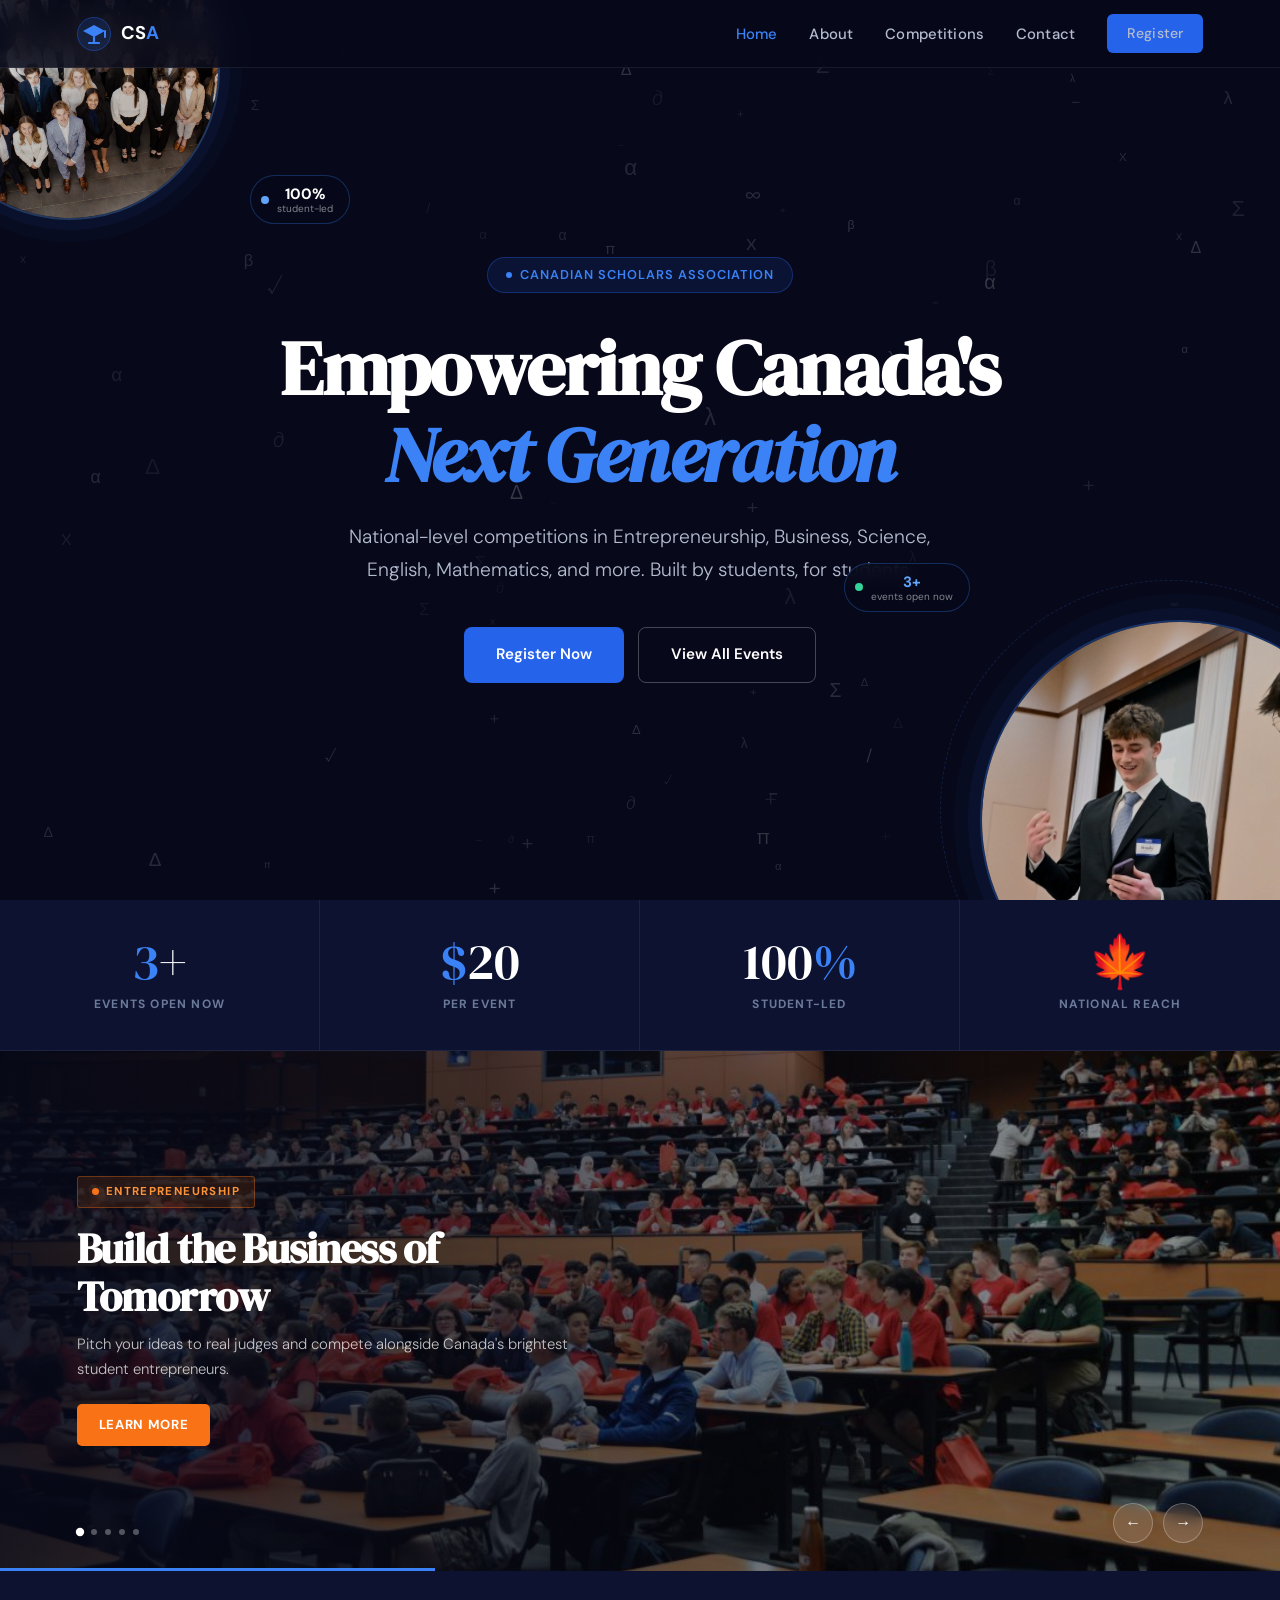
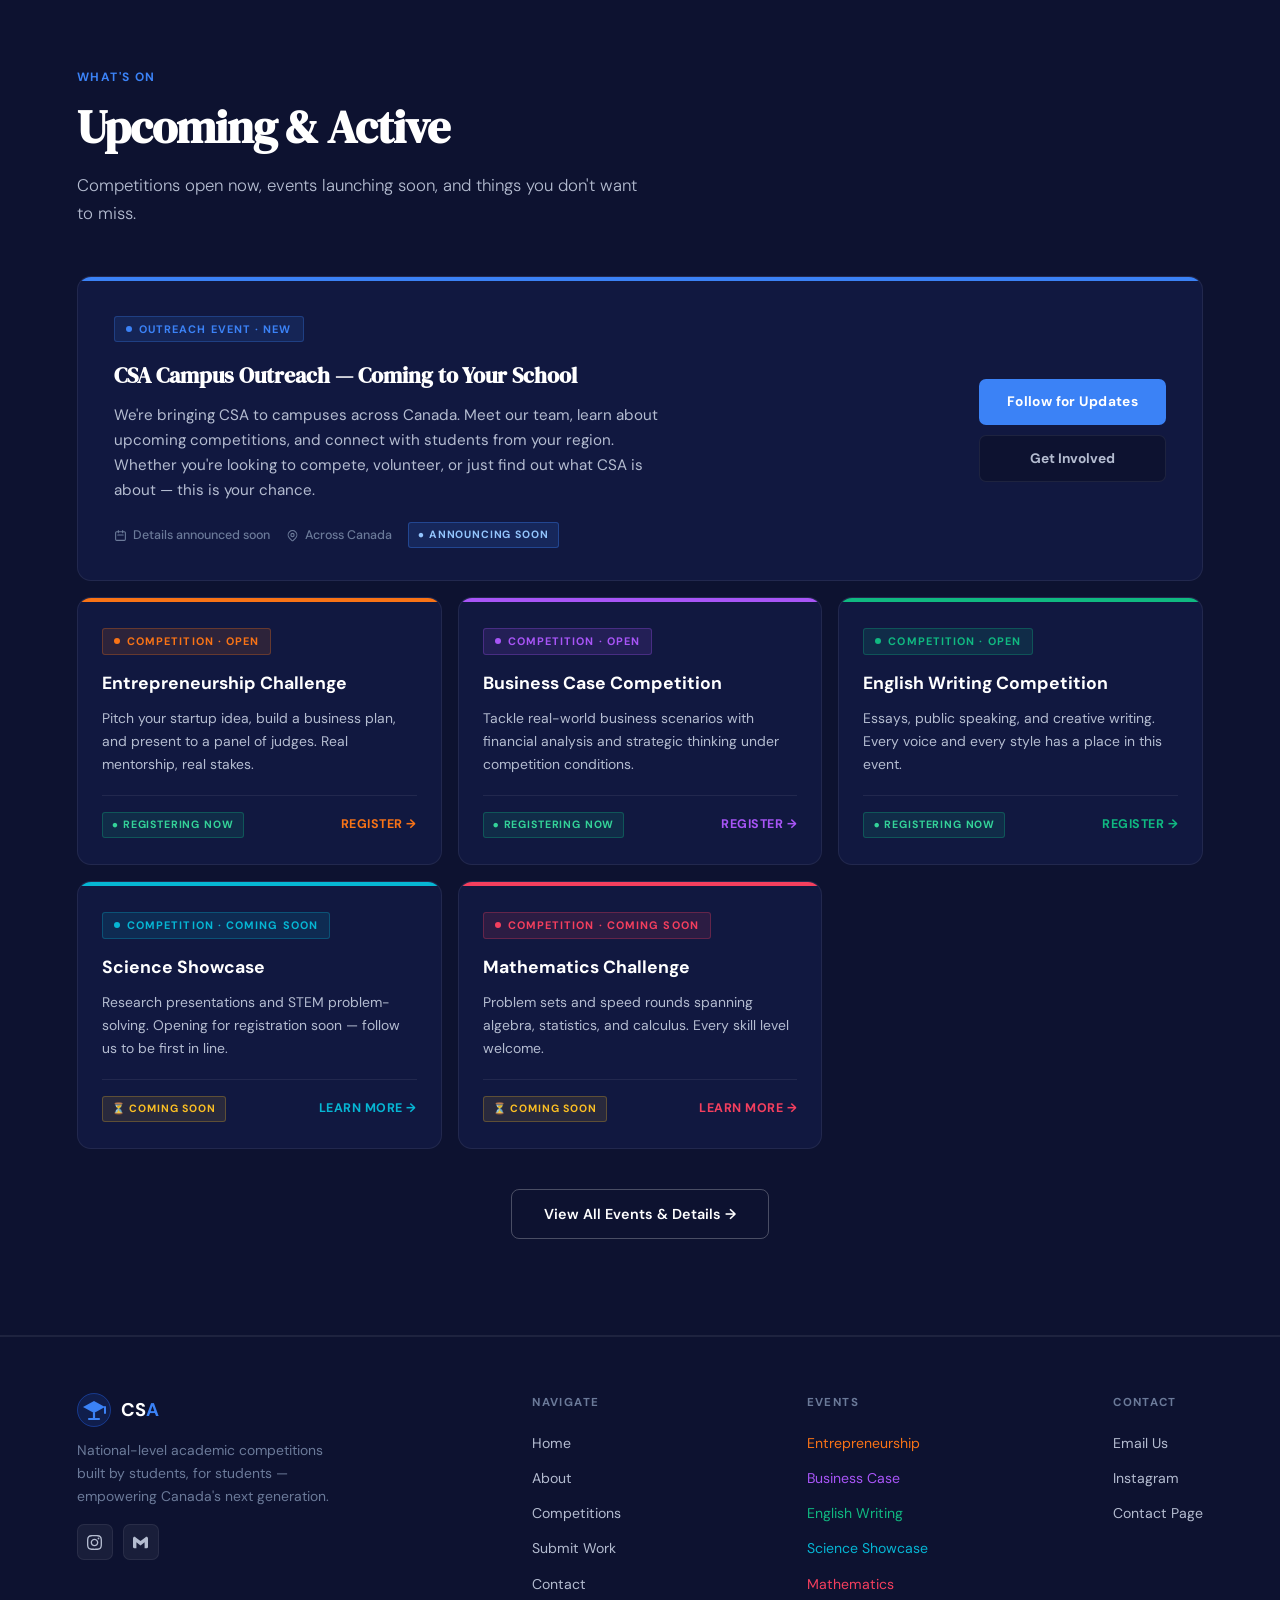
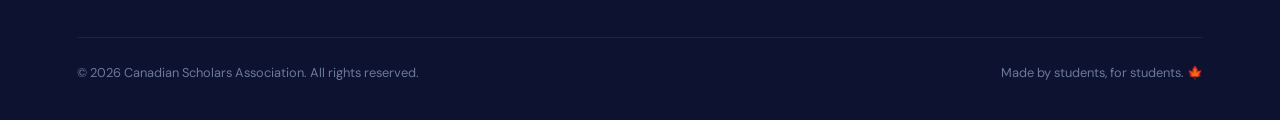
==== commit 08e201bd: "Update index.html" ====
--- a/index.html
+++ b/index.html
@@ -348,6 +348,18 @@
       <a href="competitions.html" class="btn-outline">View All Events</a>
     </div>
   </div>
+
+  <!-- Skyline -->
+<img src="YOUR_SKYLINE.png" alt="" style="
+  position:absolute; bottom:0; left:50%; transform:translateX(-50%);
+  width:100%; max-width:1400px;
+  height:auto; max-height:220px;
+  object-fit:contain; object-position:bottom;
+  z-index:1; pointer-events:none;
+  opacity:.35;
+  mask-image:linear-gradient(to top, rgba(0,0,0,.9) 0%, rgba(0,0,0,.6) 50%, transparent 100%);
+  -webkit-mask-image:linear-gradient(to top, rgba(0,0,0,.9) 0%, rgba(0,0,0,.6) 50%, transparent 100%);
+">
 </section>
 
 <!-- ── STATS STRIP ── -->
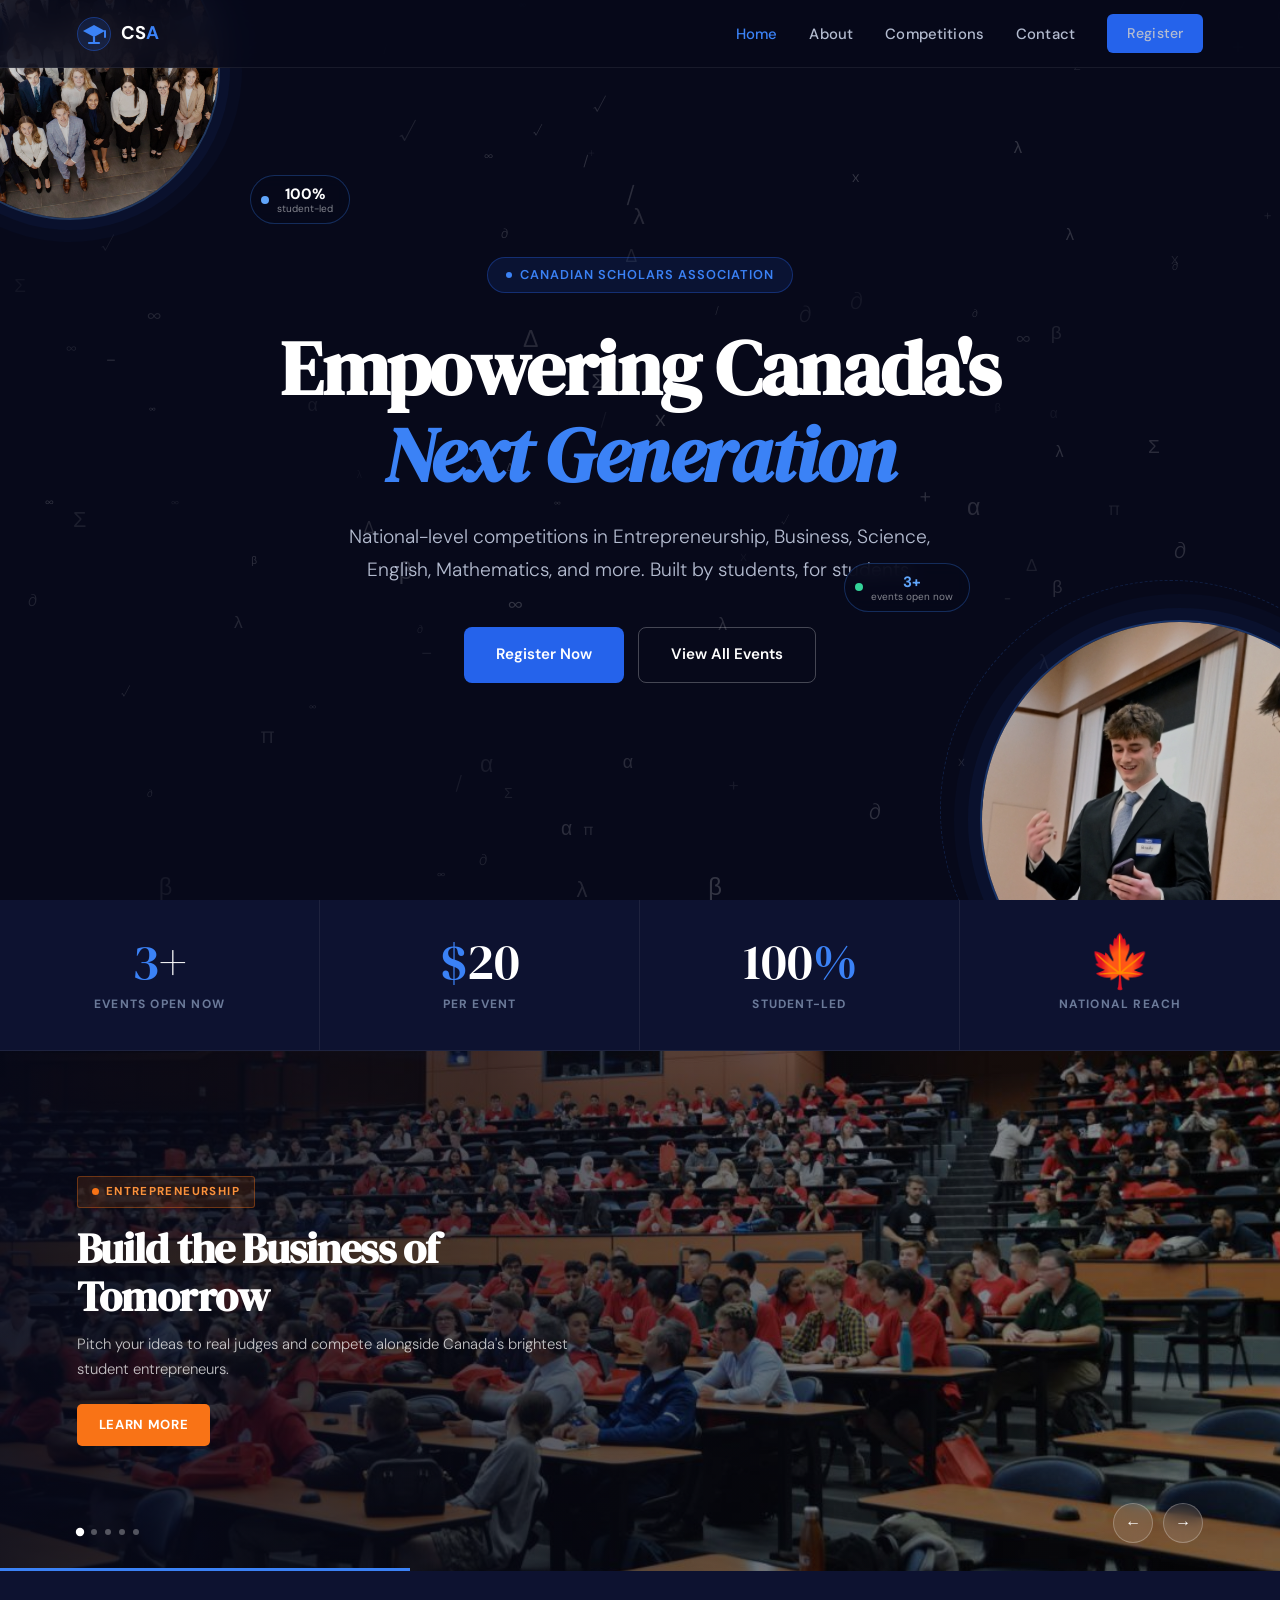
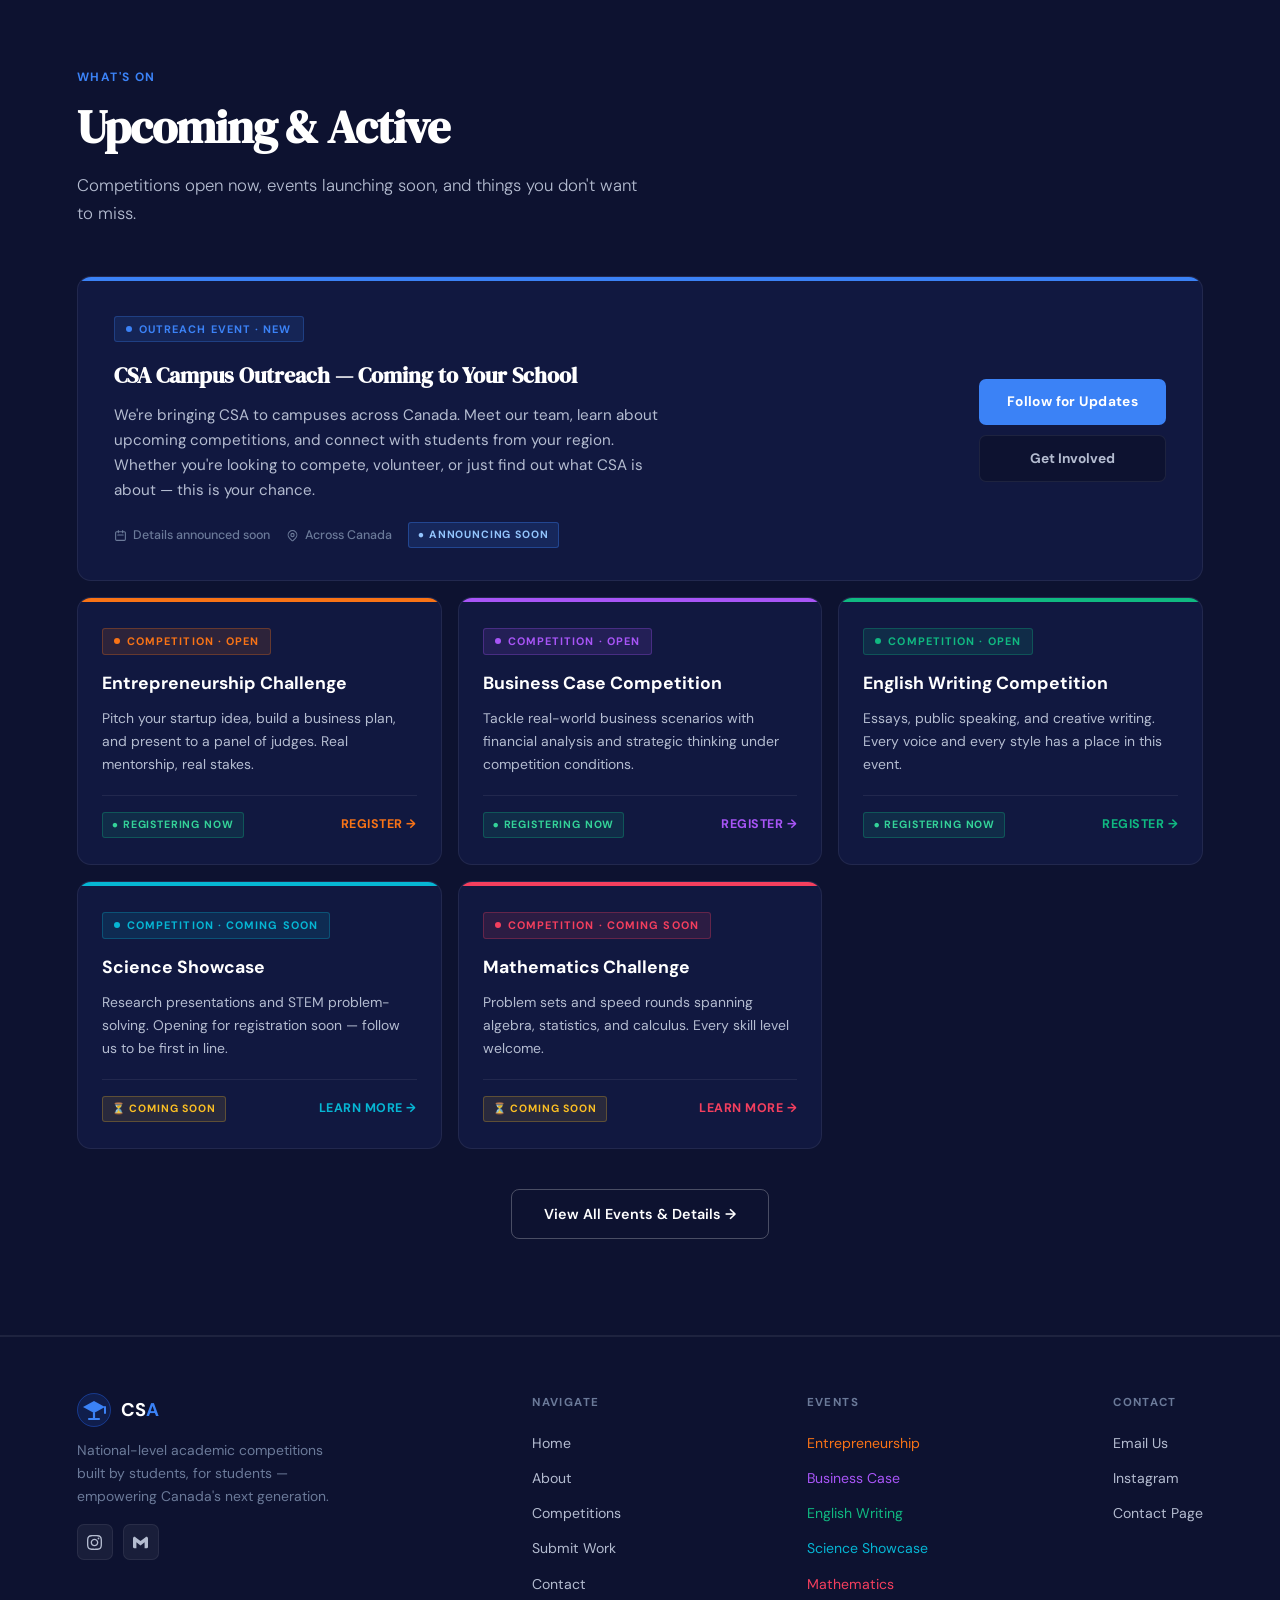
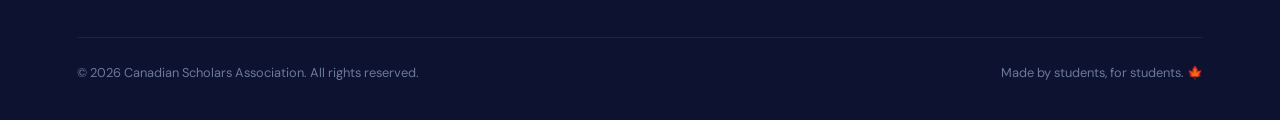
==== commit 664d0b78: "Update index.html" ====
--- a/index.html
+++ b/index.html
@@ -350,12 +350,12 @@
   </div>
 
   <!-- Skyline -->
-<img src="YOUR_SKYLINE.png" alt="" style="
+<img src="skyline.png" alt="" style="
   position:absolute; bottom:0; left:50%; transform:translateX(-50%);
   width:100%; max-width:1400px;
   height:auto; max-height:220px;
   object-fit:contain; object-position:bottom;
-  z-index:1; pointer-events:none;
+  z-index:3; pointer-events:none;
   opacity:.35;
   mask-image:linear-gradient(to top, rgba(0,0,0,.9) 0%, rgba(0,0,0,.6) 50%, transparent 100%);
   -webkit-mask-image:linear-gradient(to top, rgba(0,0,0,.9) 0%, rgba(0,0,0,.6) 50%, transparent 100%);
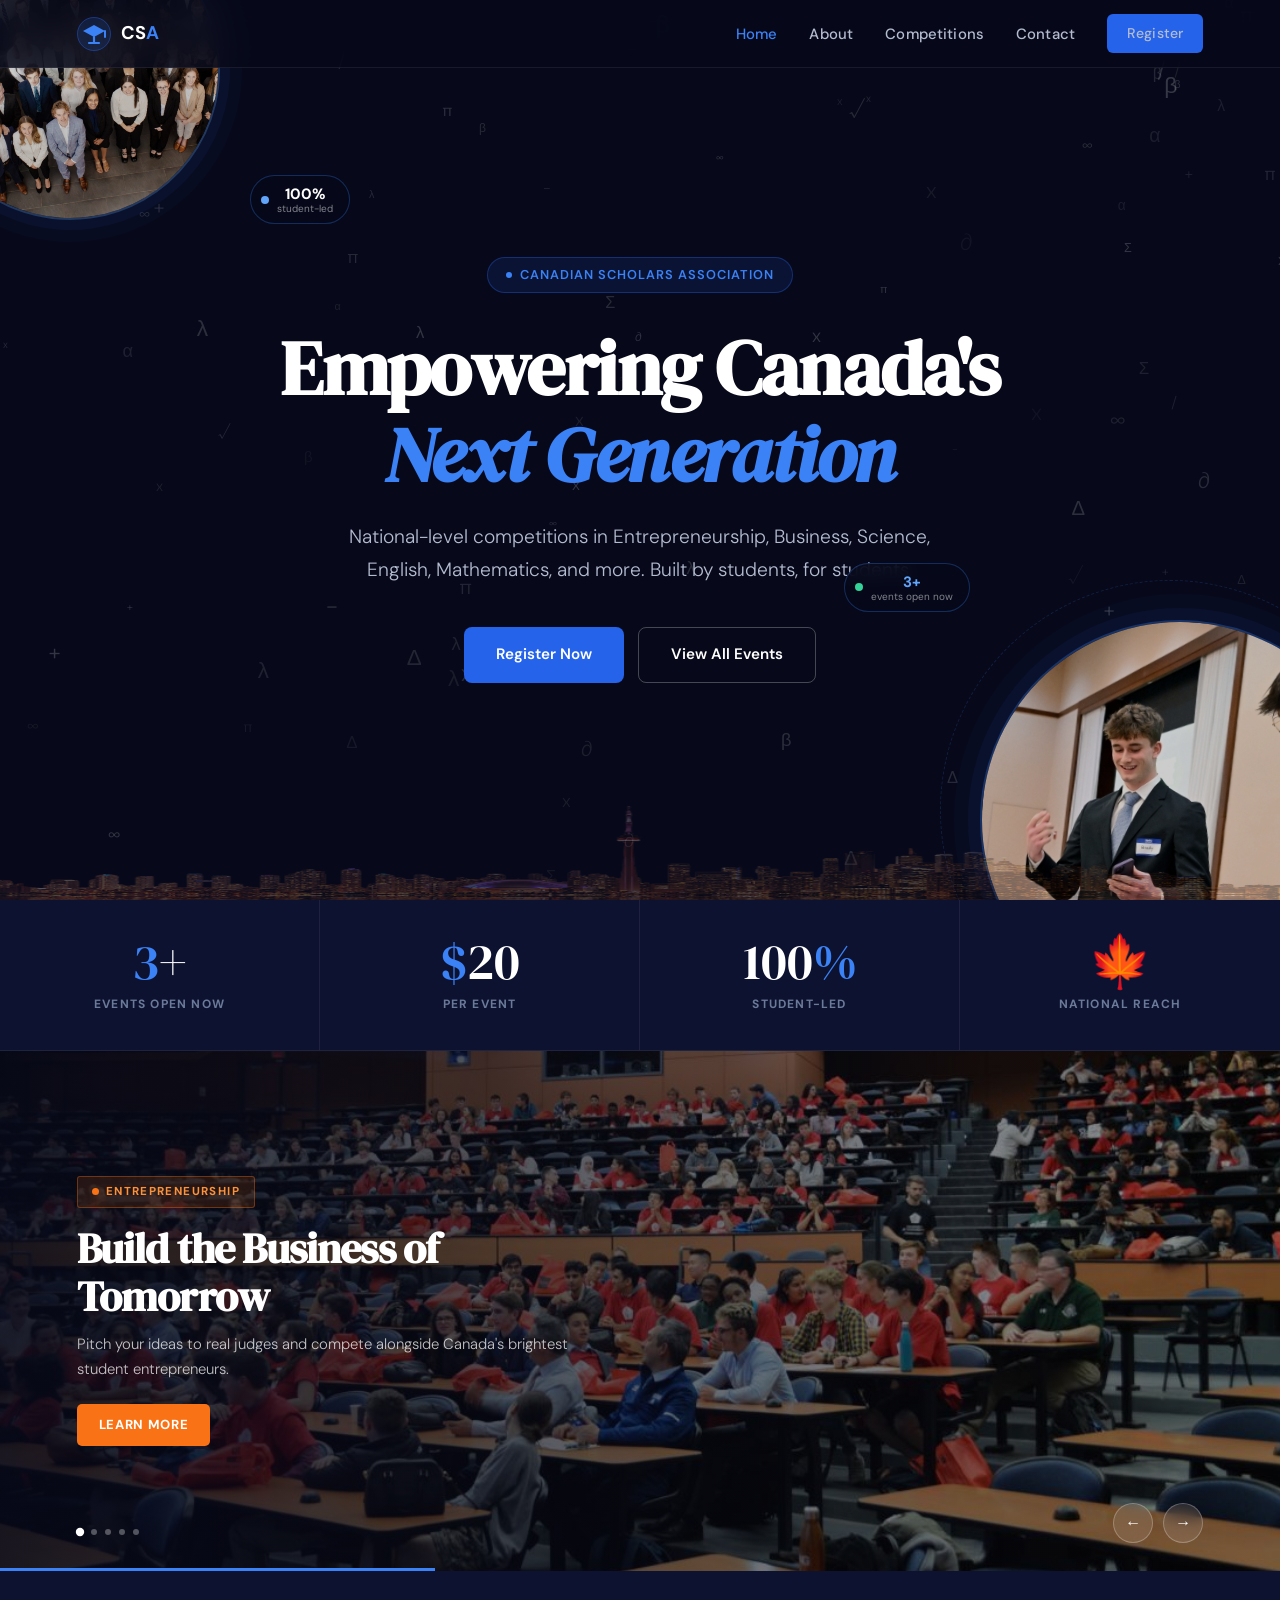
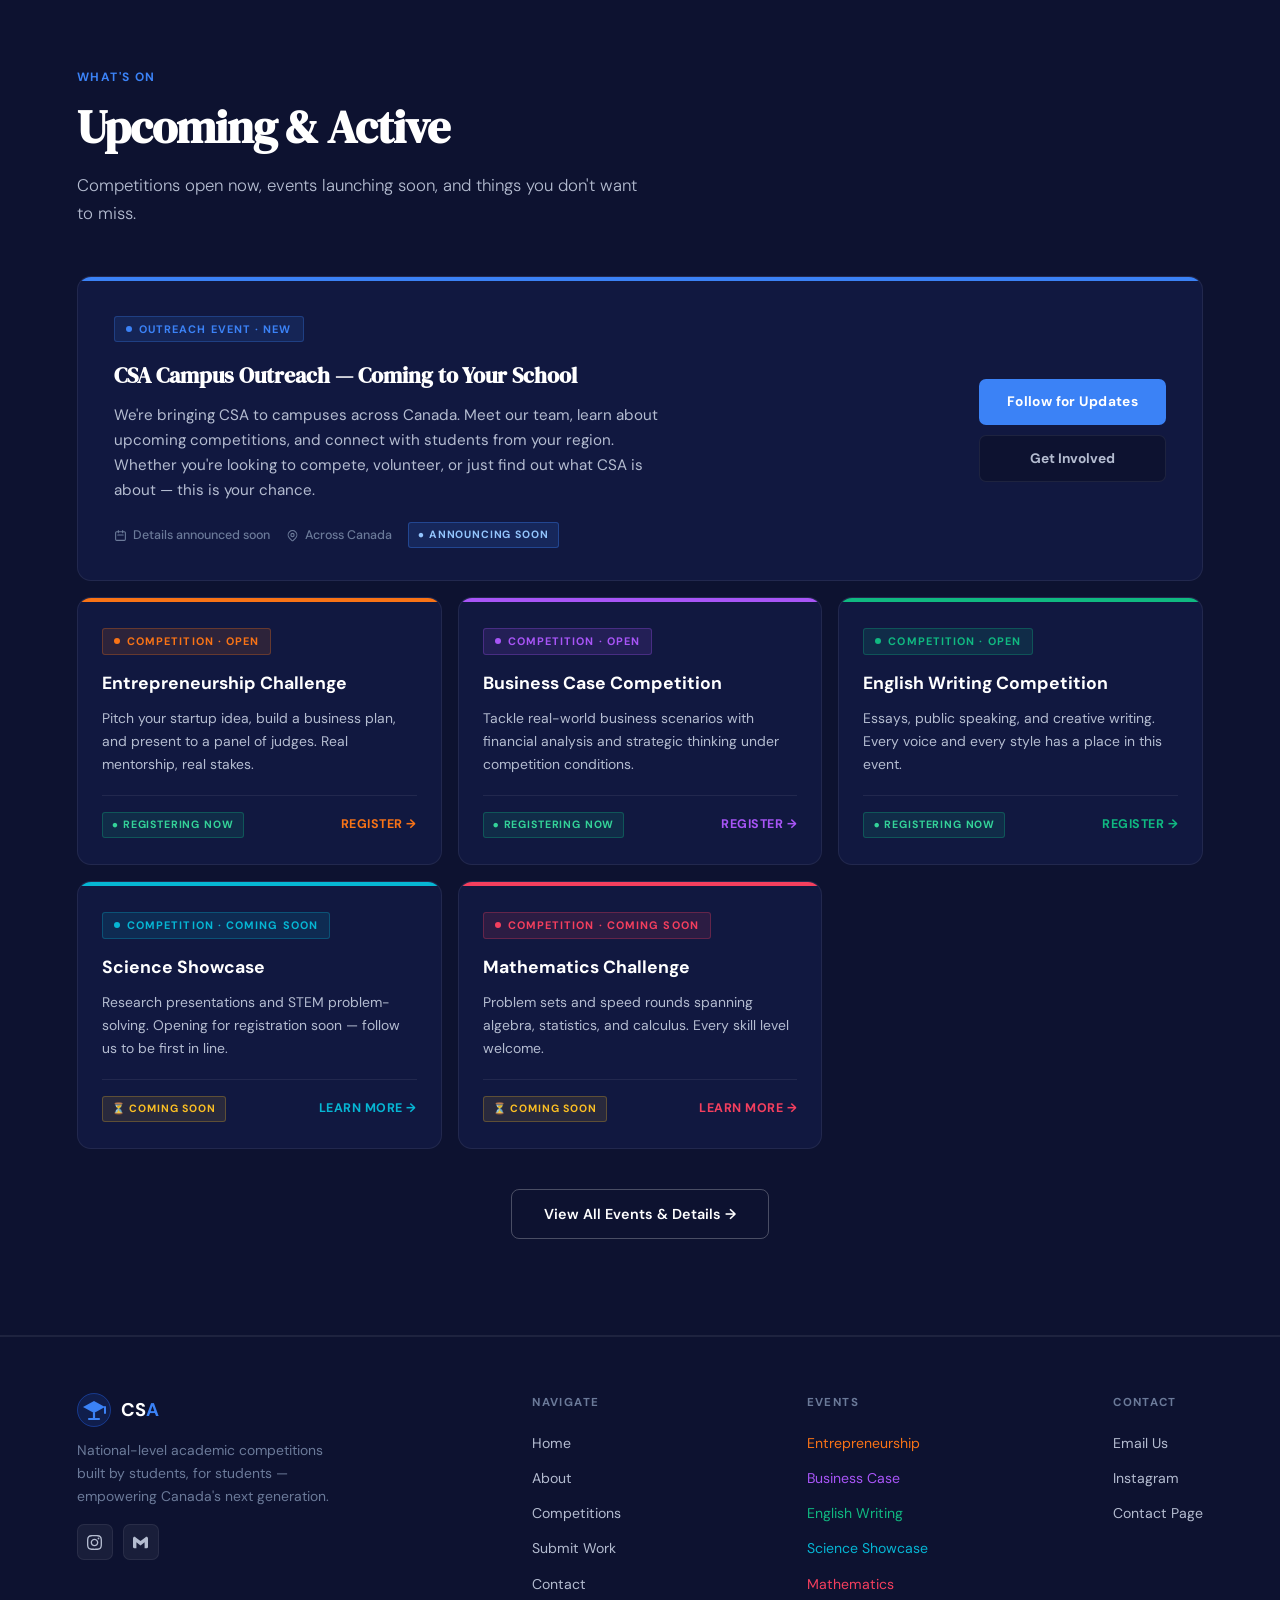
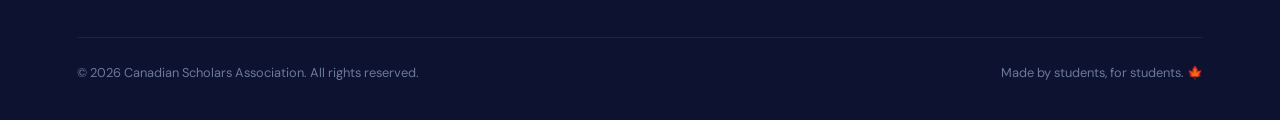
==== commit 455402d9: "Update index.html" ====
--- a/index.html
+++ b/index.html
@@ -352,9 +352,9 @@
   <!-- Skyline -->
 <img src="skyline.png" alt="" style="
   position:absolute; bottom:0; left:50%; transform:translateX(-50%);
-  width:100%; max-width:1400px;
+  width:100%; max-width:none;
   height:auto; max-height:220px;
-  object-fit:contain; object-position:bottom;
+  object-fit:fill; object-position:bottom;
   z-index:3; pointer-events:none;
   opacity:.35;
   mask-image:linear-gradient(to top, rgba(0,0,0,.9) 0%, rgba(0,0,0,.6) 50%, transparent 100%);
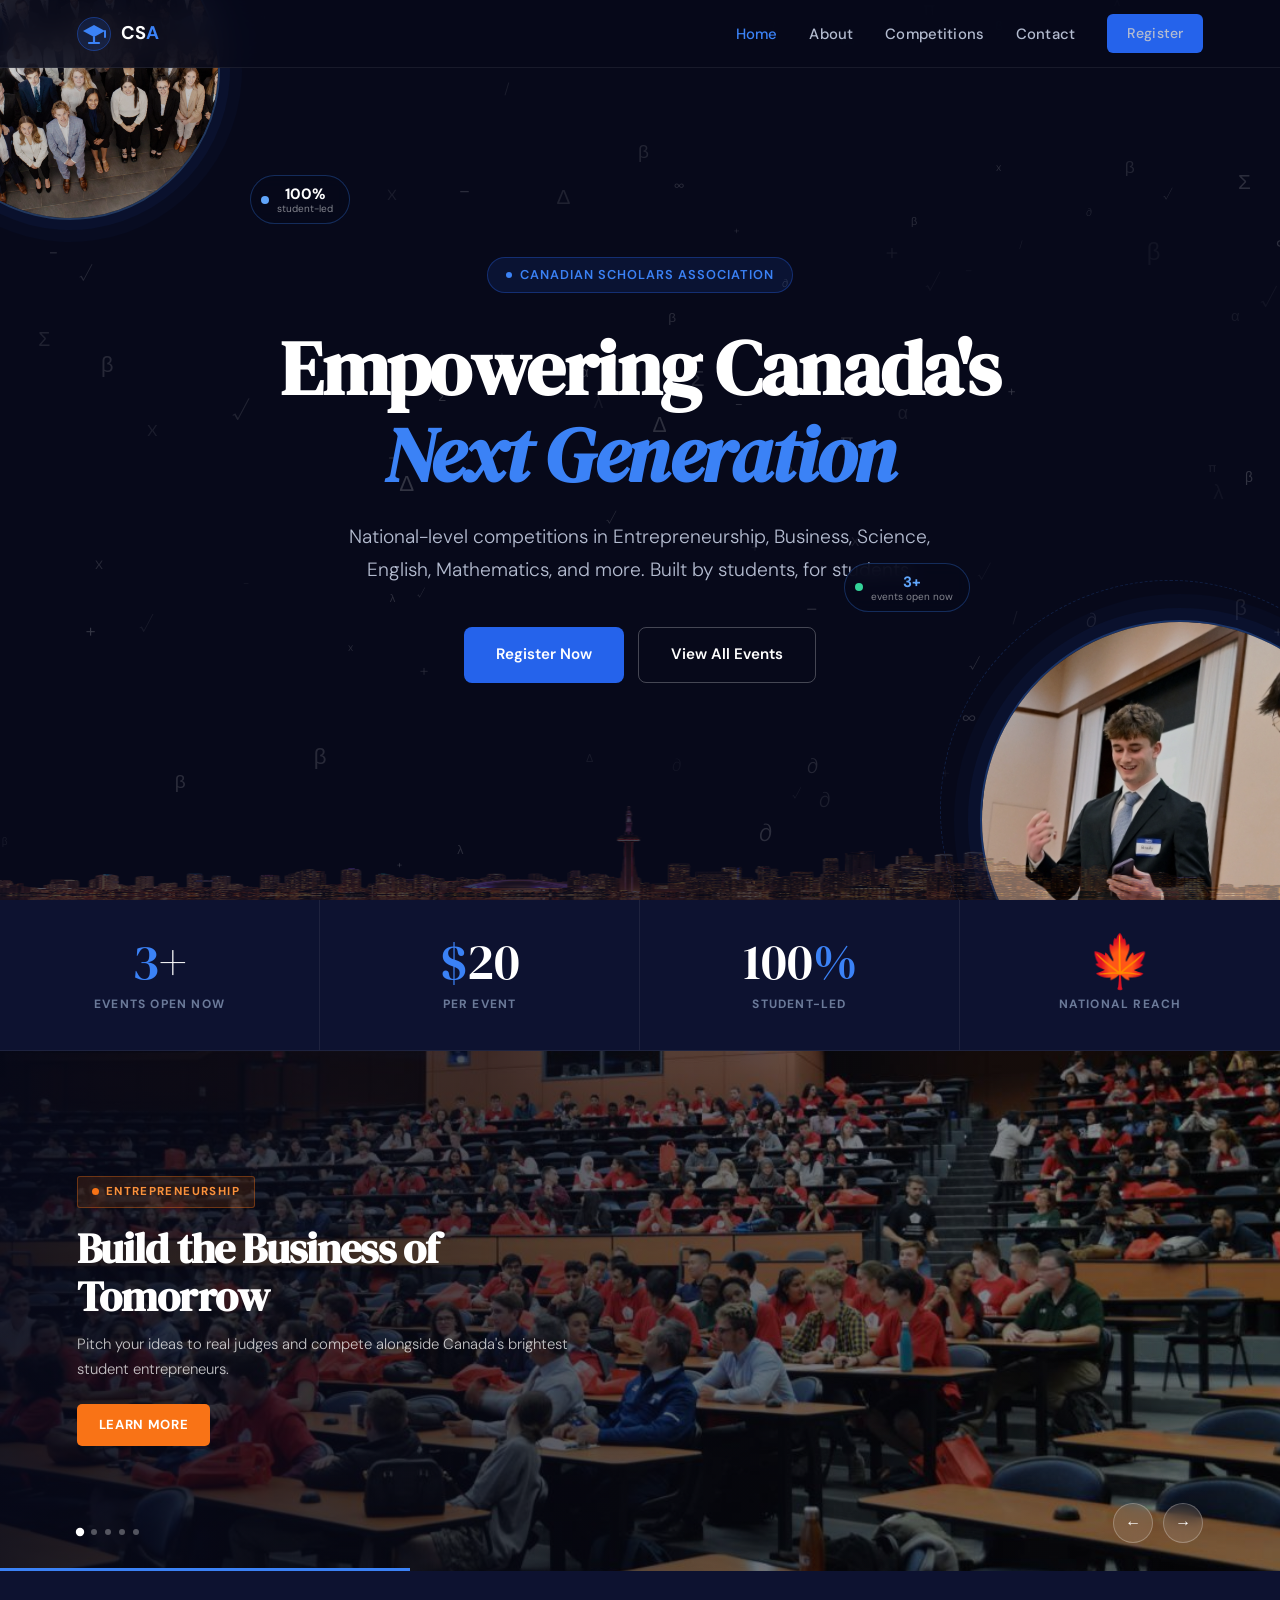
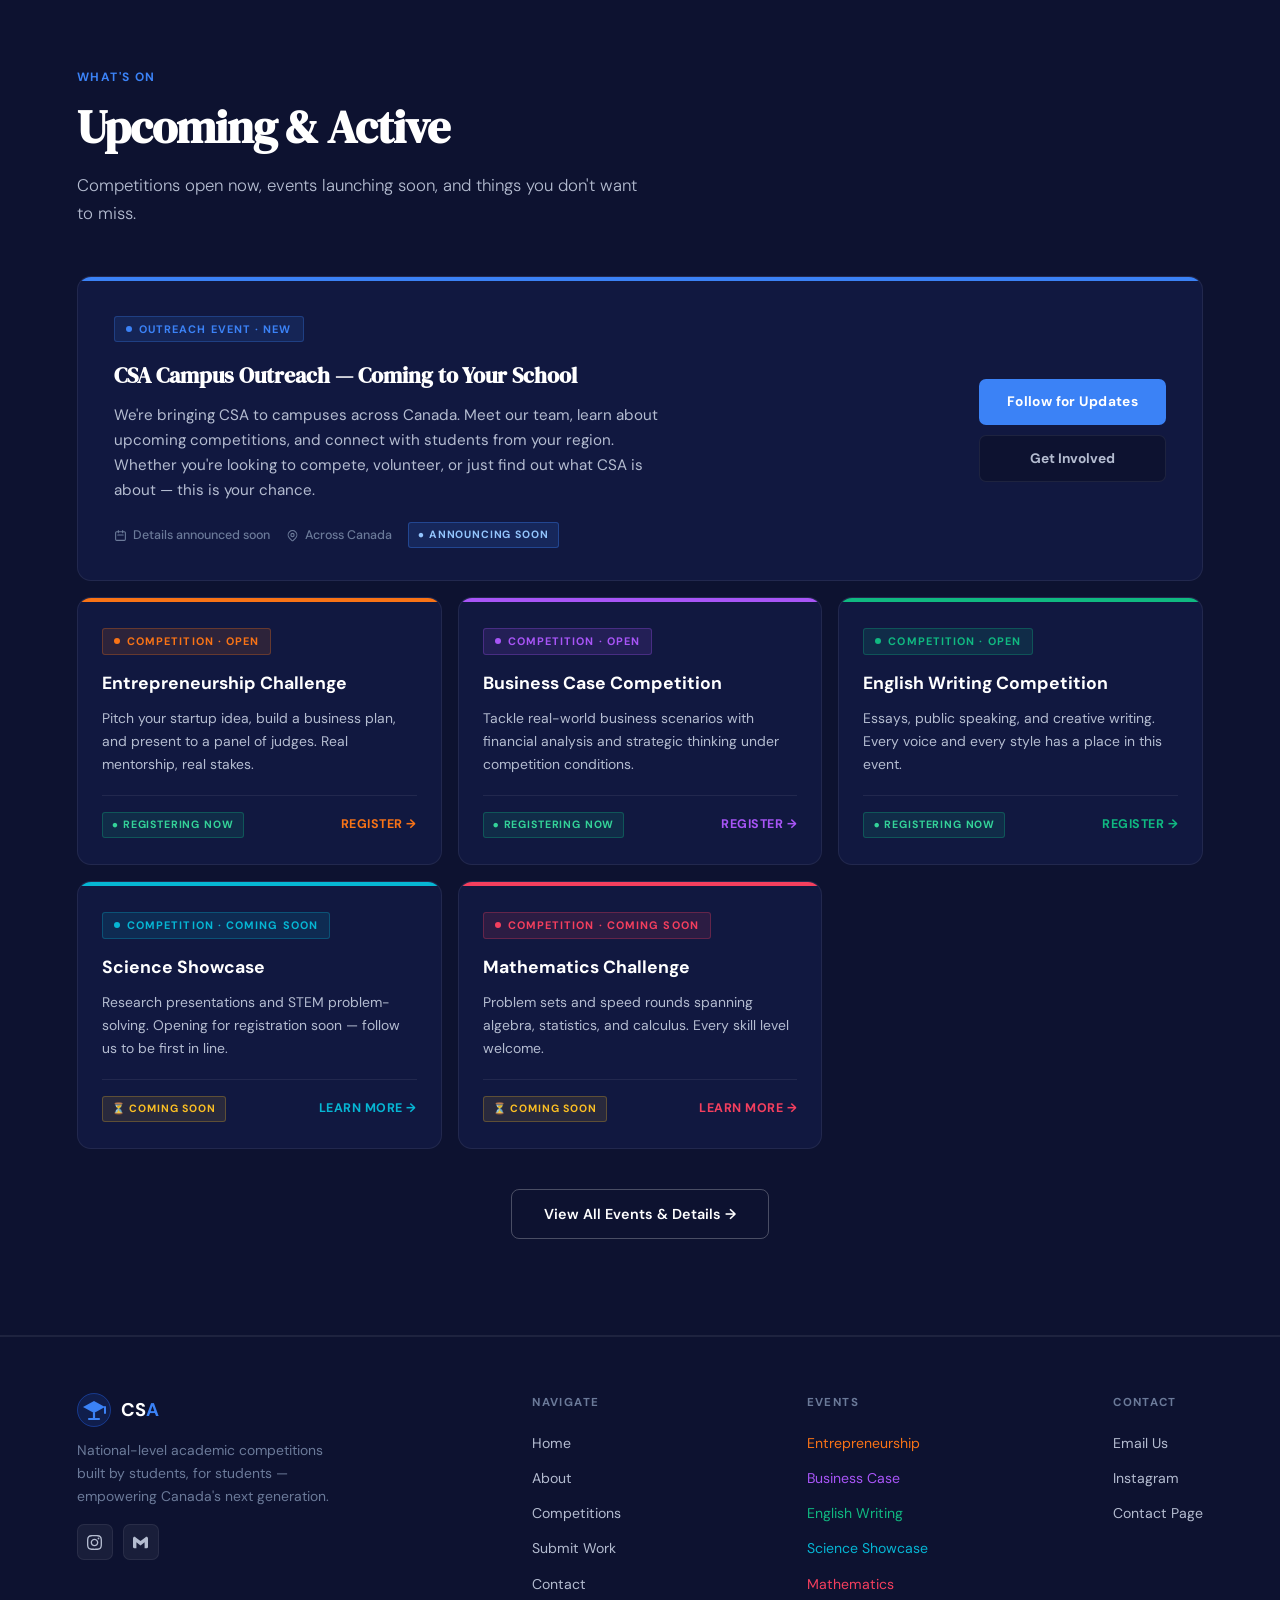
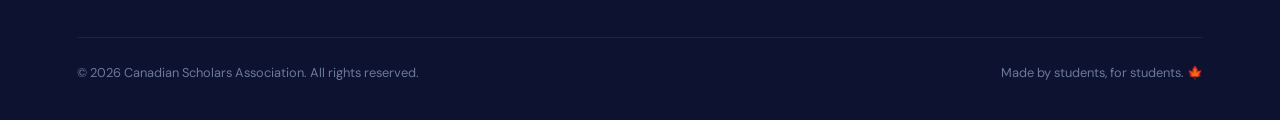
==== commit b5772a39: "Update index.html" ====
--- a/index.html
+++ b/index.html
@@ -352,7 +352,7 @@
   <!-- Skyline -->
 <img src="skyline.png" alt="" style="
   position:absolute; bottom:0; left:50%; transform:translateX(-50%);
-  width:100%; max-width:none;
+ width:100%; max-width:none;
   height:auto; max-height:220px;
   object-fit:fill; object-position:bottom;
   z-index:3; pointer-events:none;
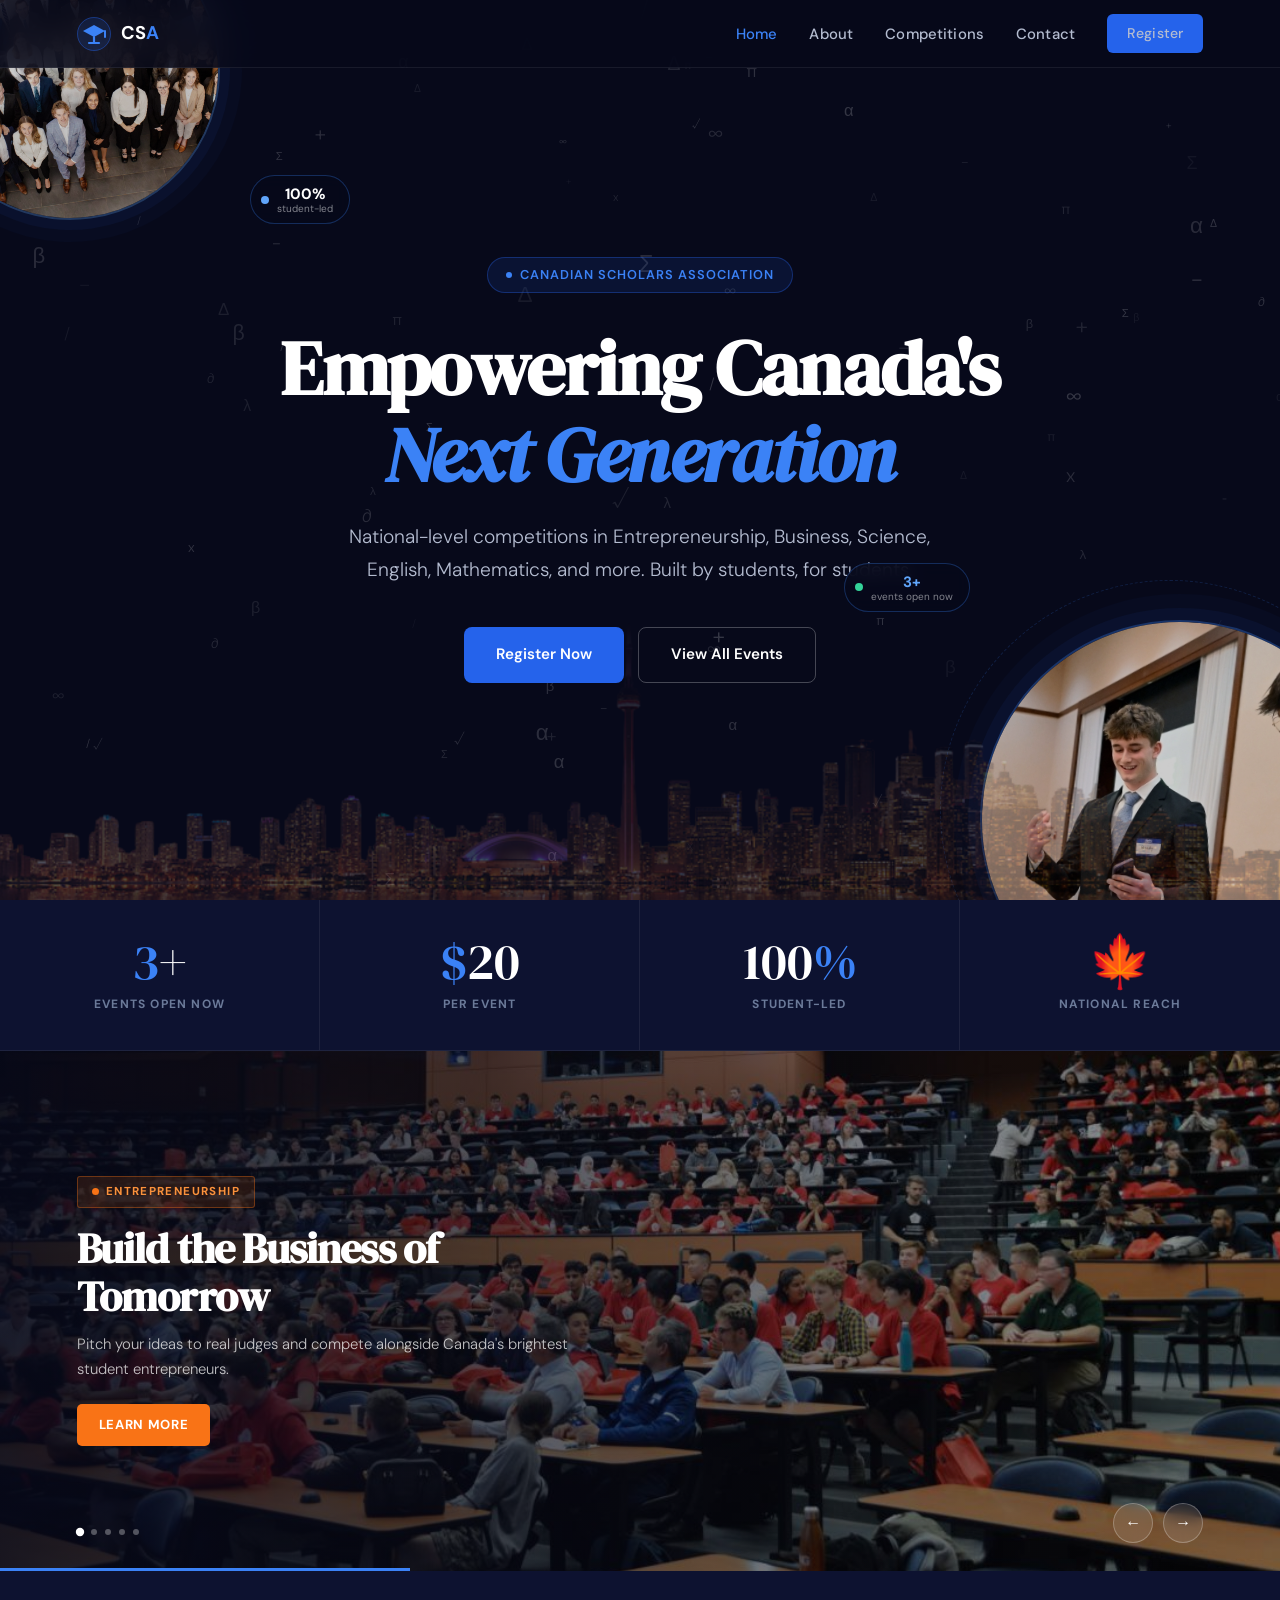
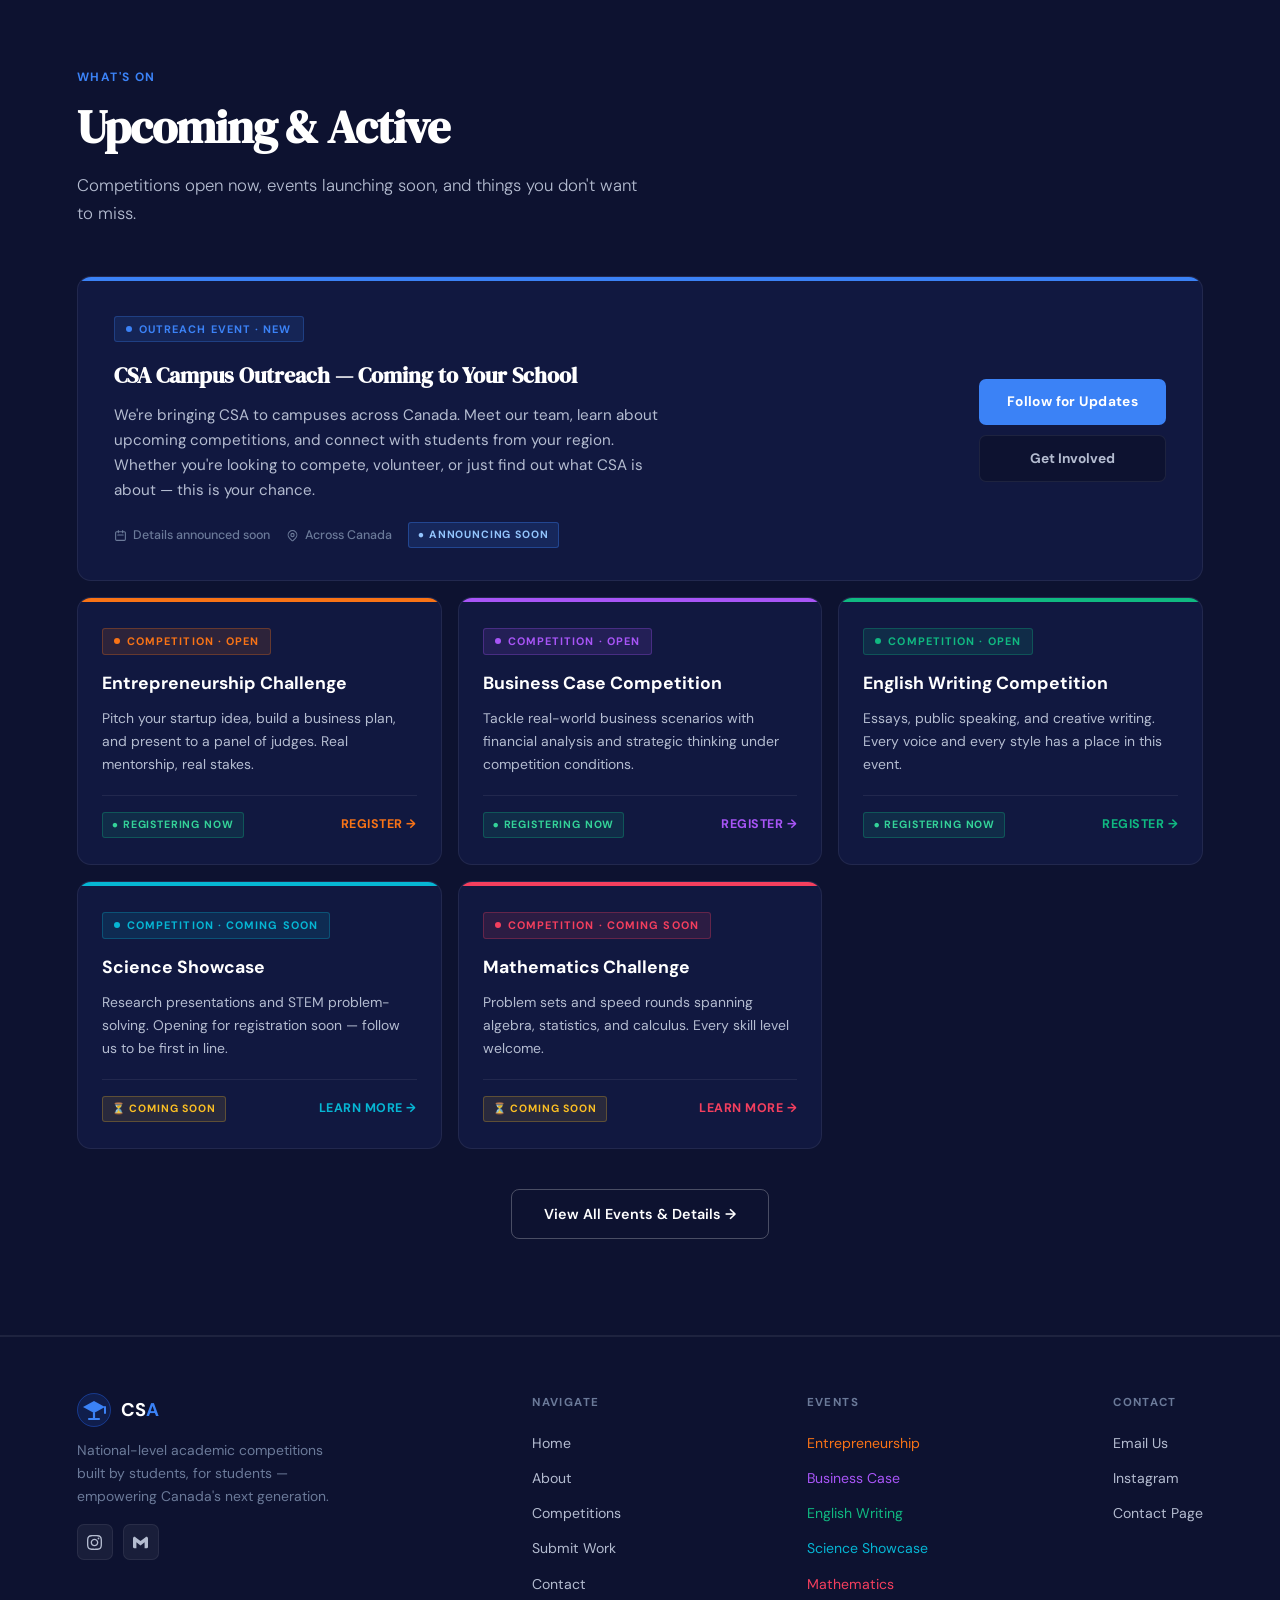
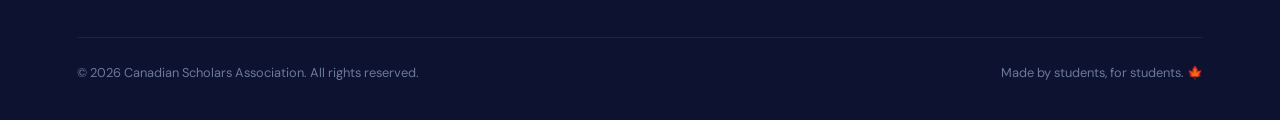
==== commit f0426a88: "Update index.html" ====
--- a/index.html
+++ b/index.html
@@ -352,9 +352,9 @@
   <!-- Skyline -->
 <img src="skyline.png" alt="" style="
   position:absolute; bottom:0; left:50%; transform:translateX(-50%);
- width:100%; max-width:none;
-  height:auto; max-height:220px;
-  object-fit:fill; object-position:bottom;
+width:100%; max-width:none;
+  height:auto; min-width:100%; max-height:280px;
+  object-fit:cover; object-position:bottom center;
   z-index:3; pointer-events:none;
   opacity:.35;
   mask-image:linear-gradient(to top, rgba(0,0,0,.9) 0%, rgba(0,0,0,.6) 50%, transparent 100%);
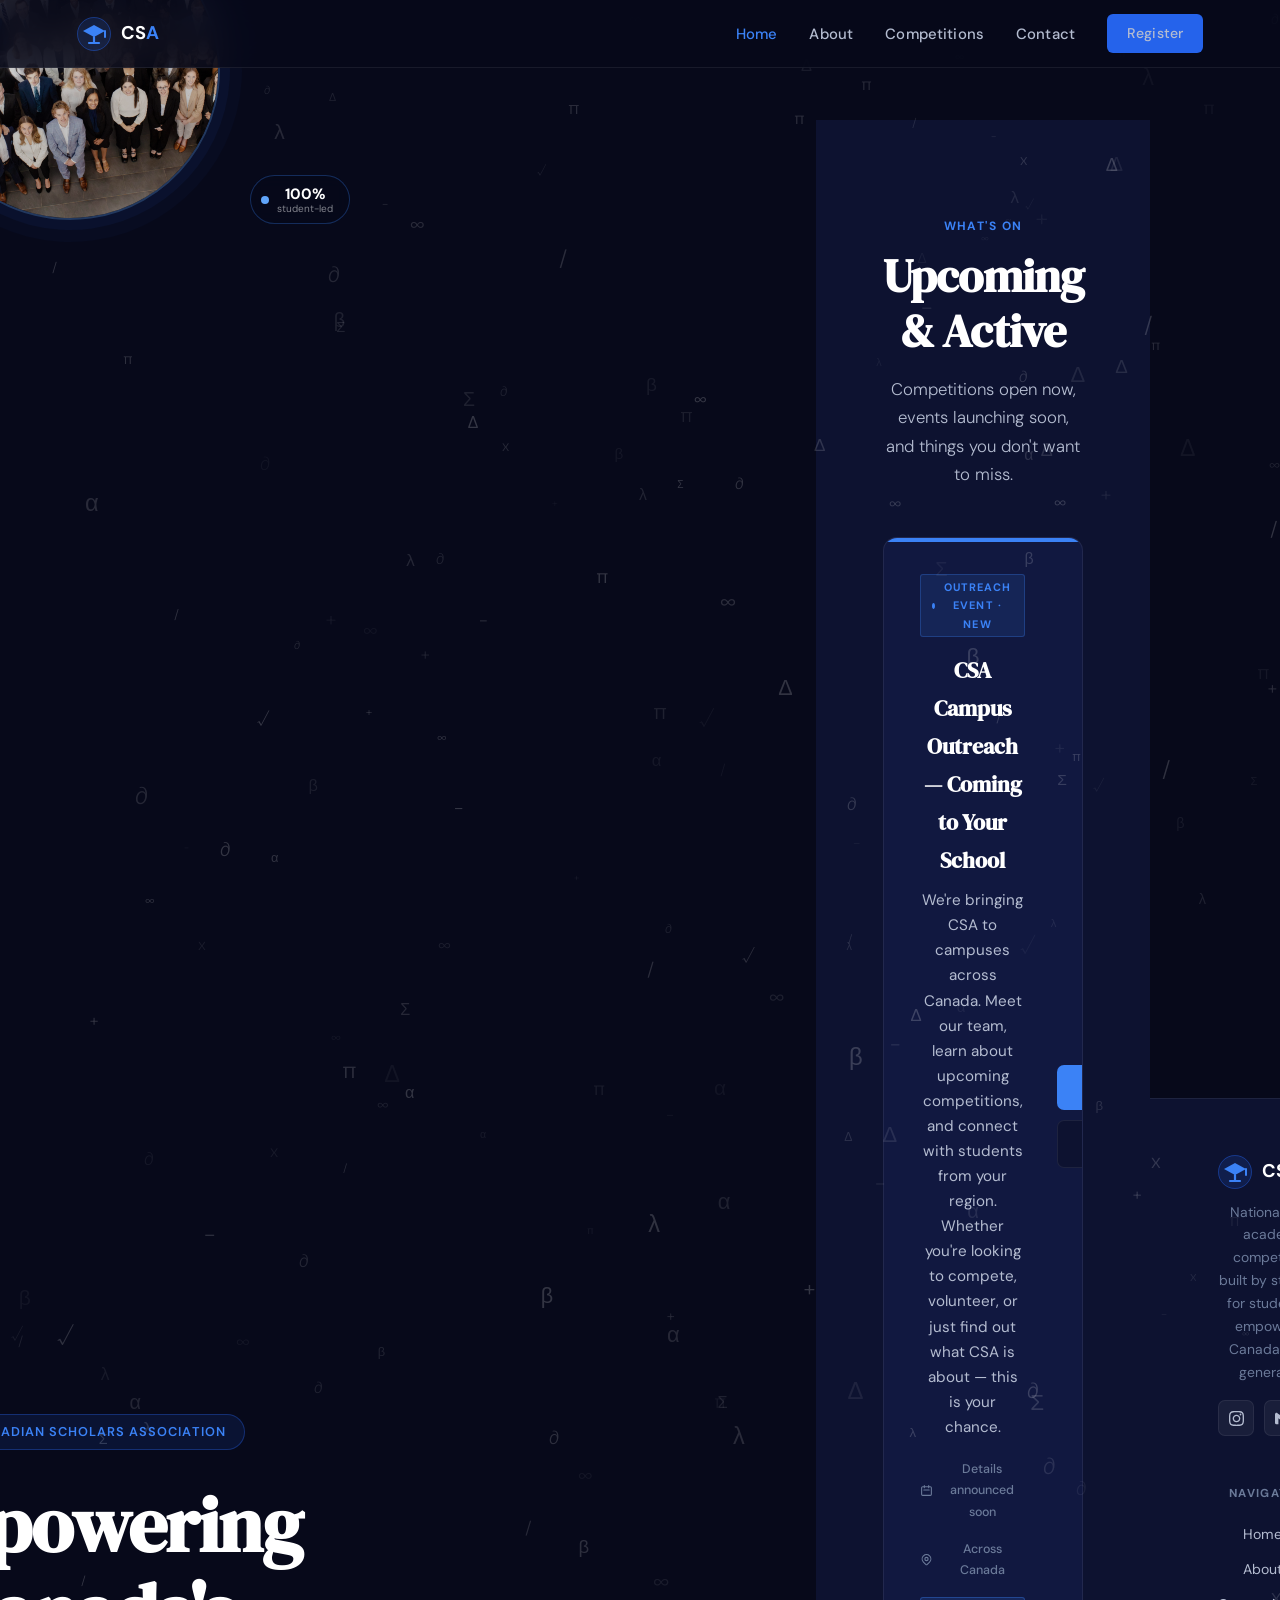
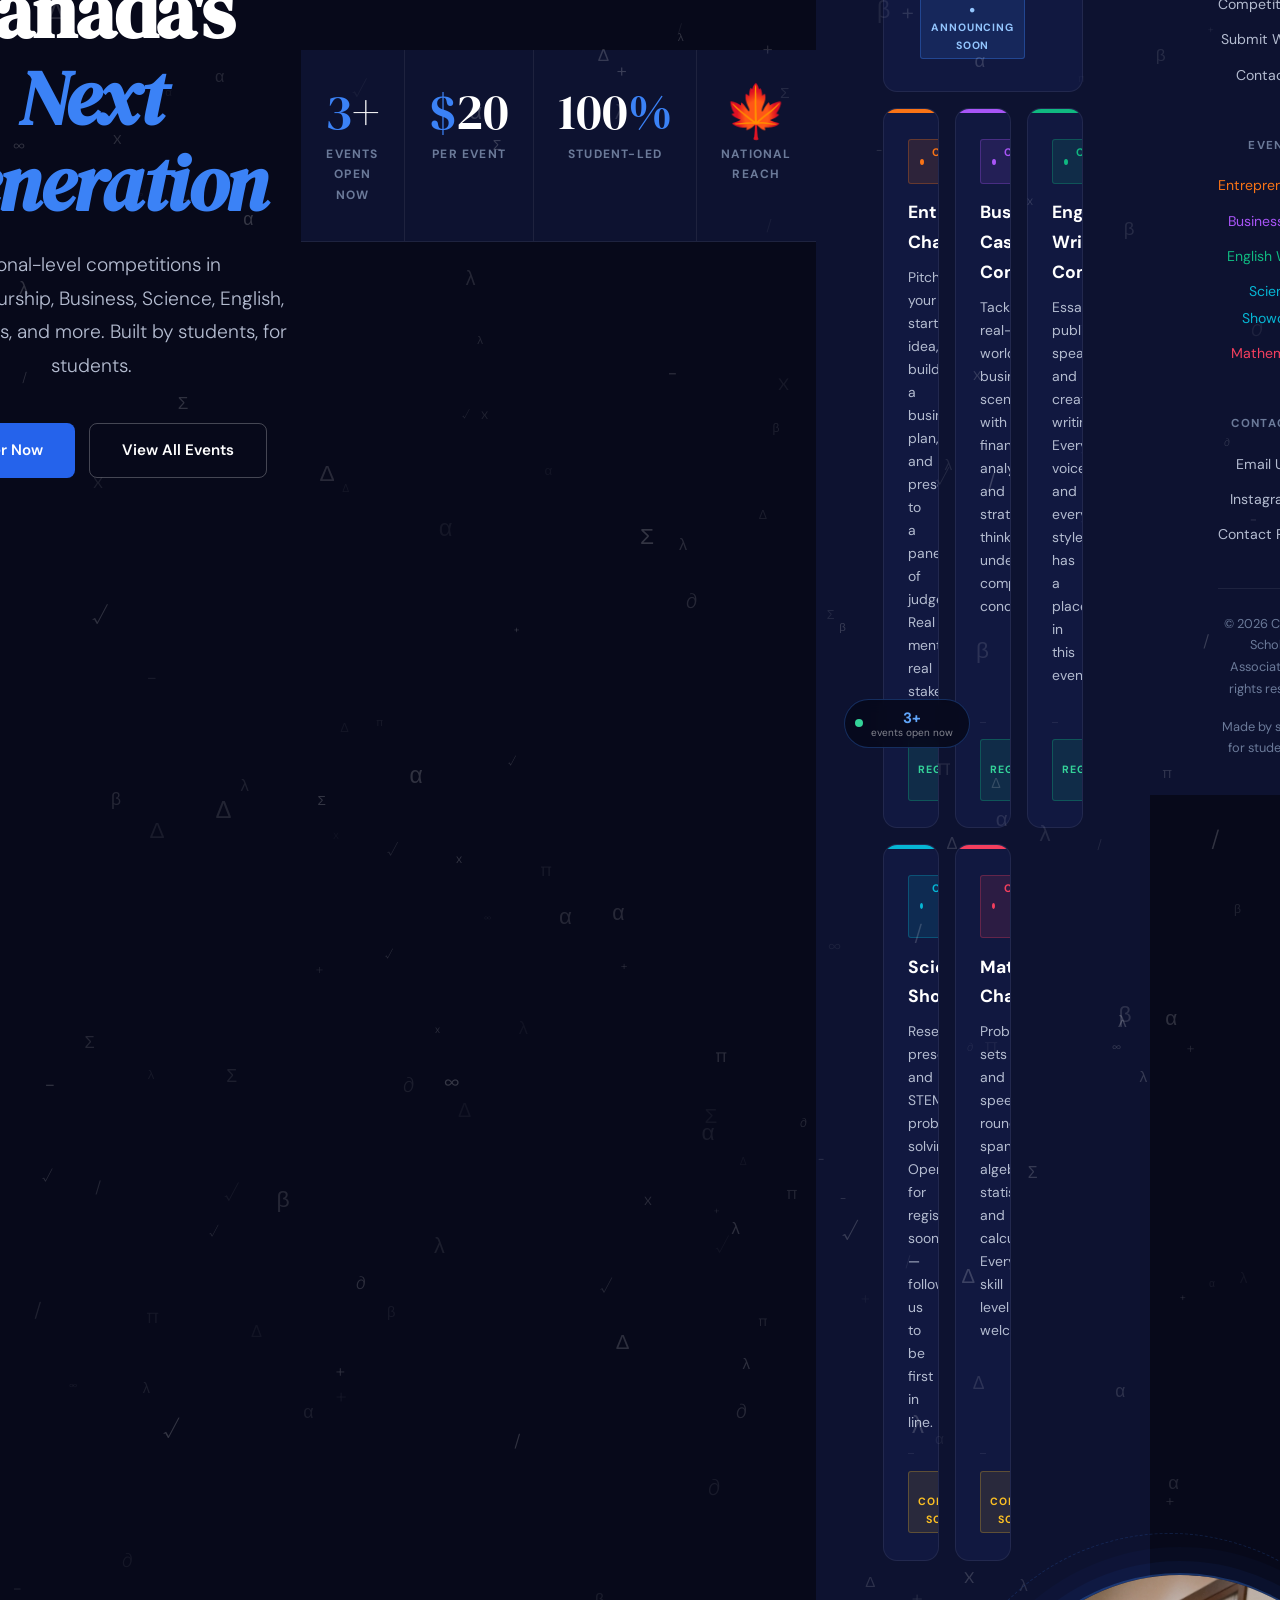
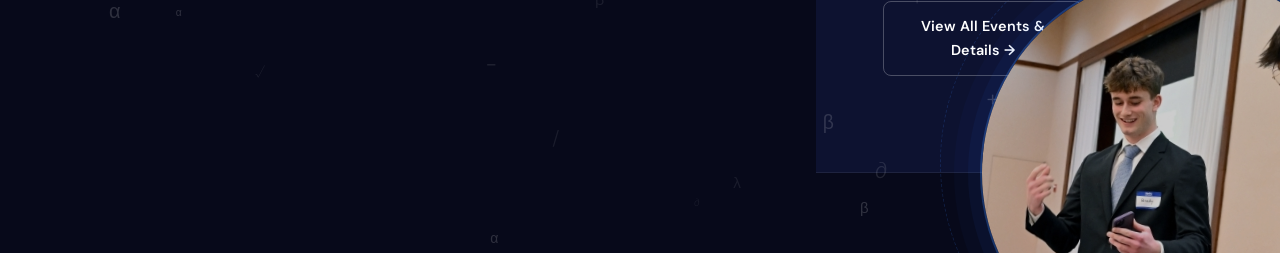
==== commit 141e30df: "Update index.html" ====
--- a/index.html
+++ b/index.html
@@ -349,18 +349,7 @@
     </div>
   </div>
 
-  <!-- Skyline -->
-<img src="skyline.png" alt="" style="
-  position:absolute; bottom:0; left:50%; transform:translateX(-50%);
-width:100%; max-width:none;
-  height:auto; min-width:100%; max-height:280px;
-  object-fit:cover; object-position:bottom center;
-  z-index:3; pointer-events:none;
-  opacity:.35;
-  mask-image:linear-gradient(to top, rgba(0,0,0,.9) 0%, rgba(0,0,0,.6) 50%, transparent 100%);
-  -webkit-mask-image:linear-gradient(to top, rgba(0,0,0,.9) 0%, rgba(0,0,0,.6) 50%, transparent 100%);
-">
-</section>
+ 
 
 <!-- ── STATS STRIP ── -->
 <div class="stats-strip">
